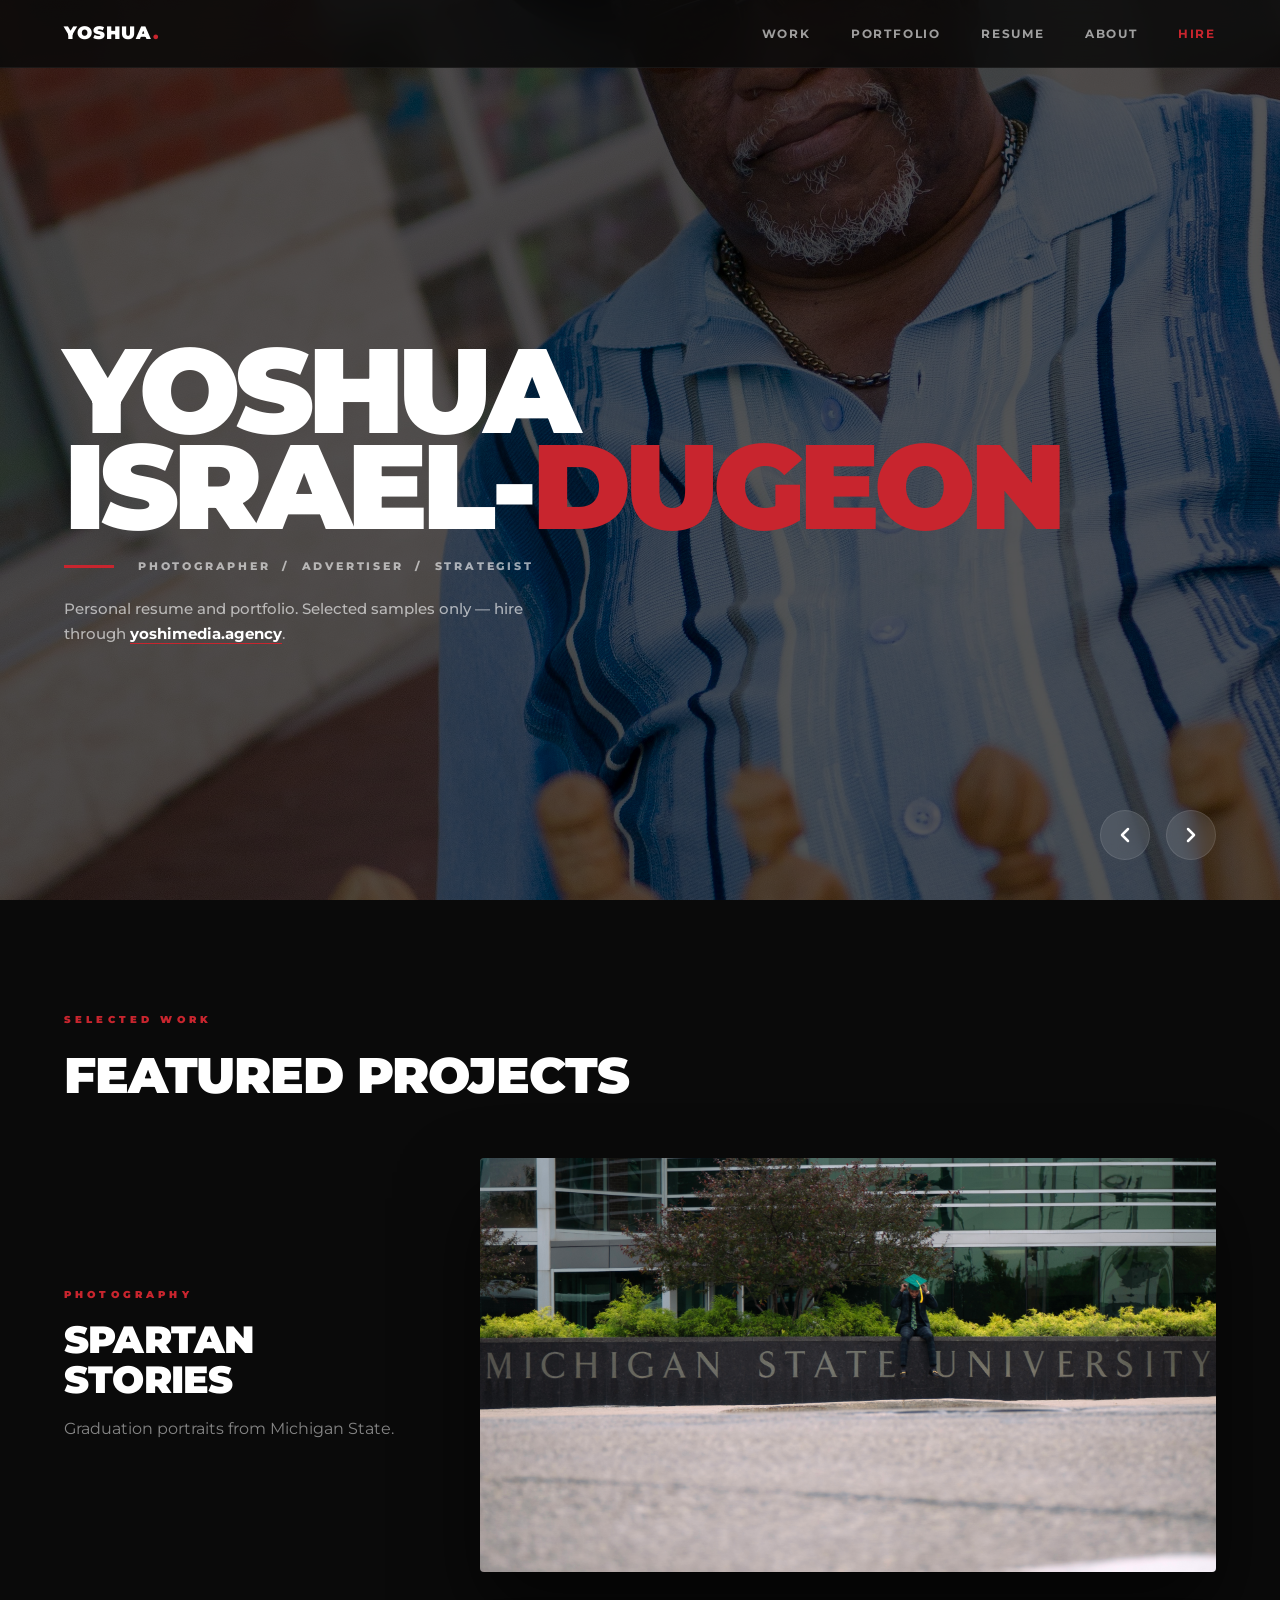
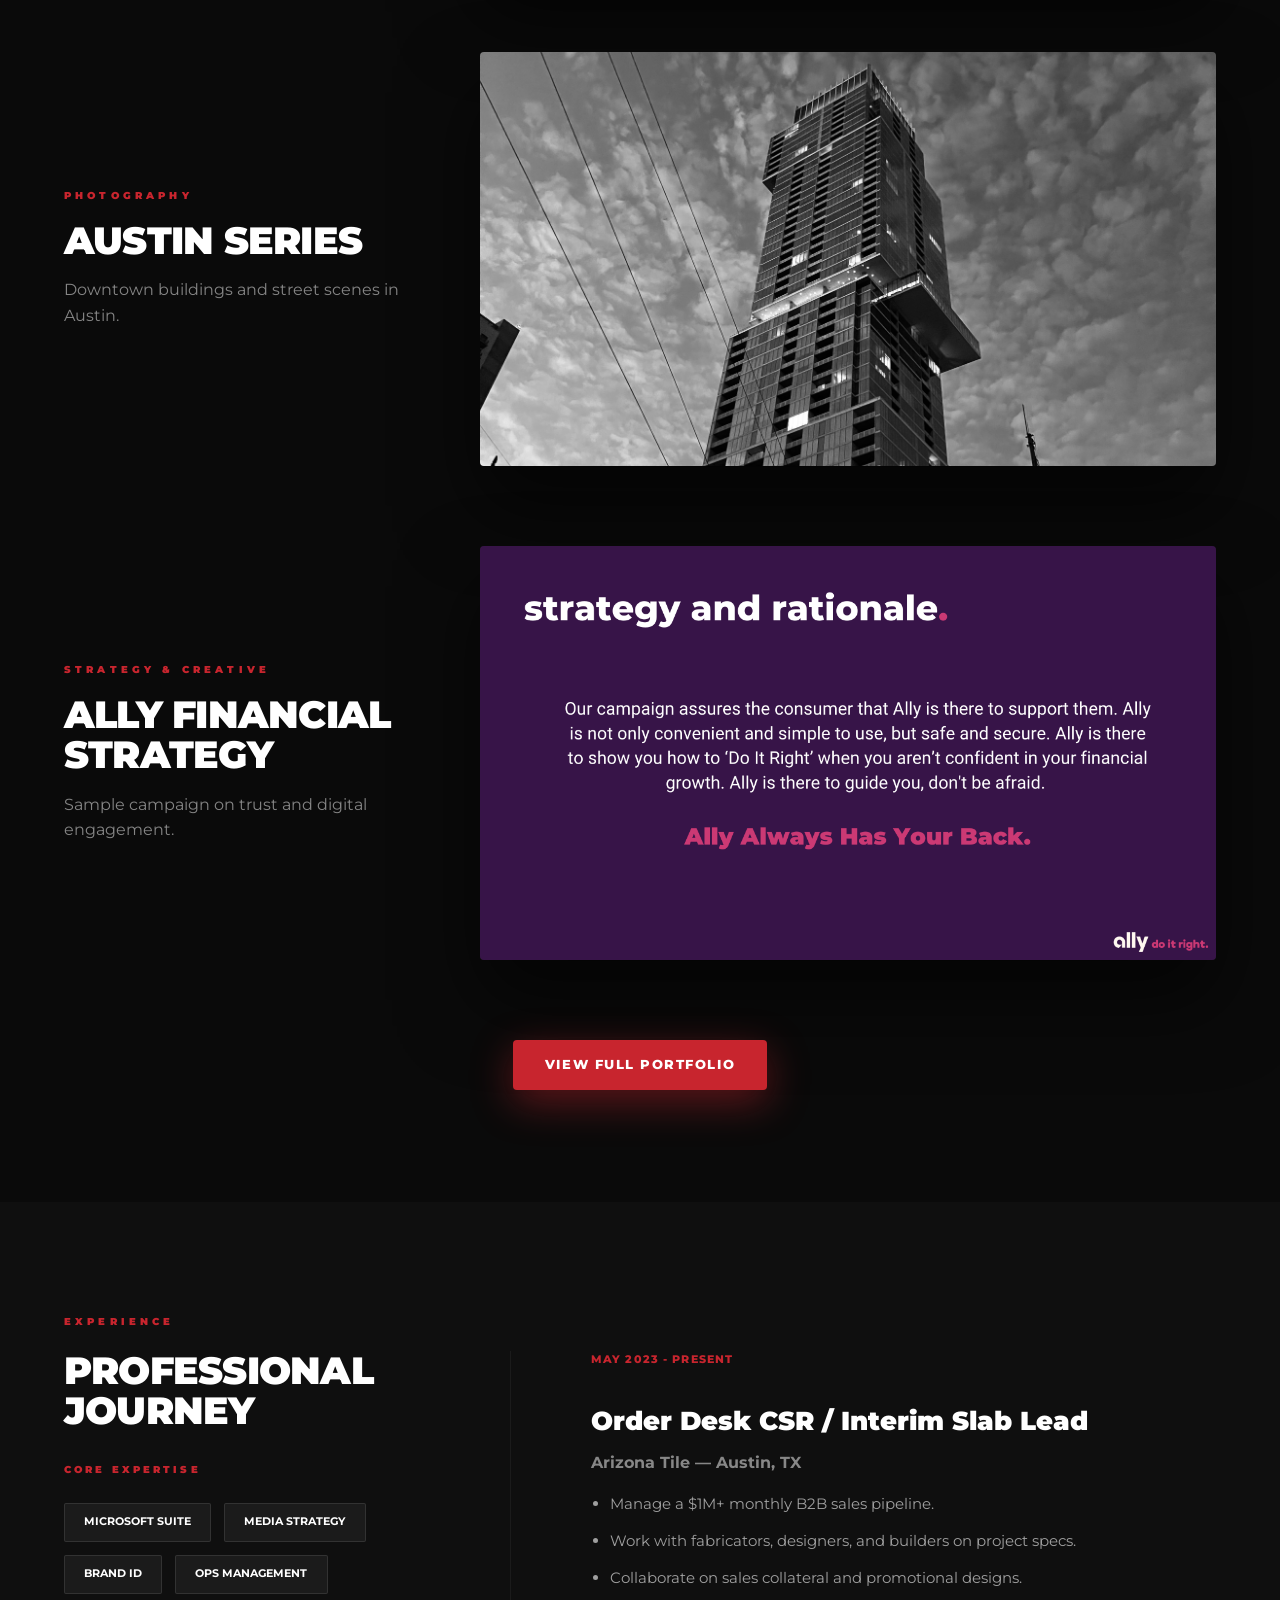
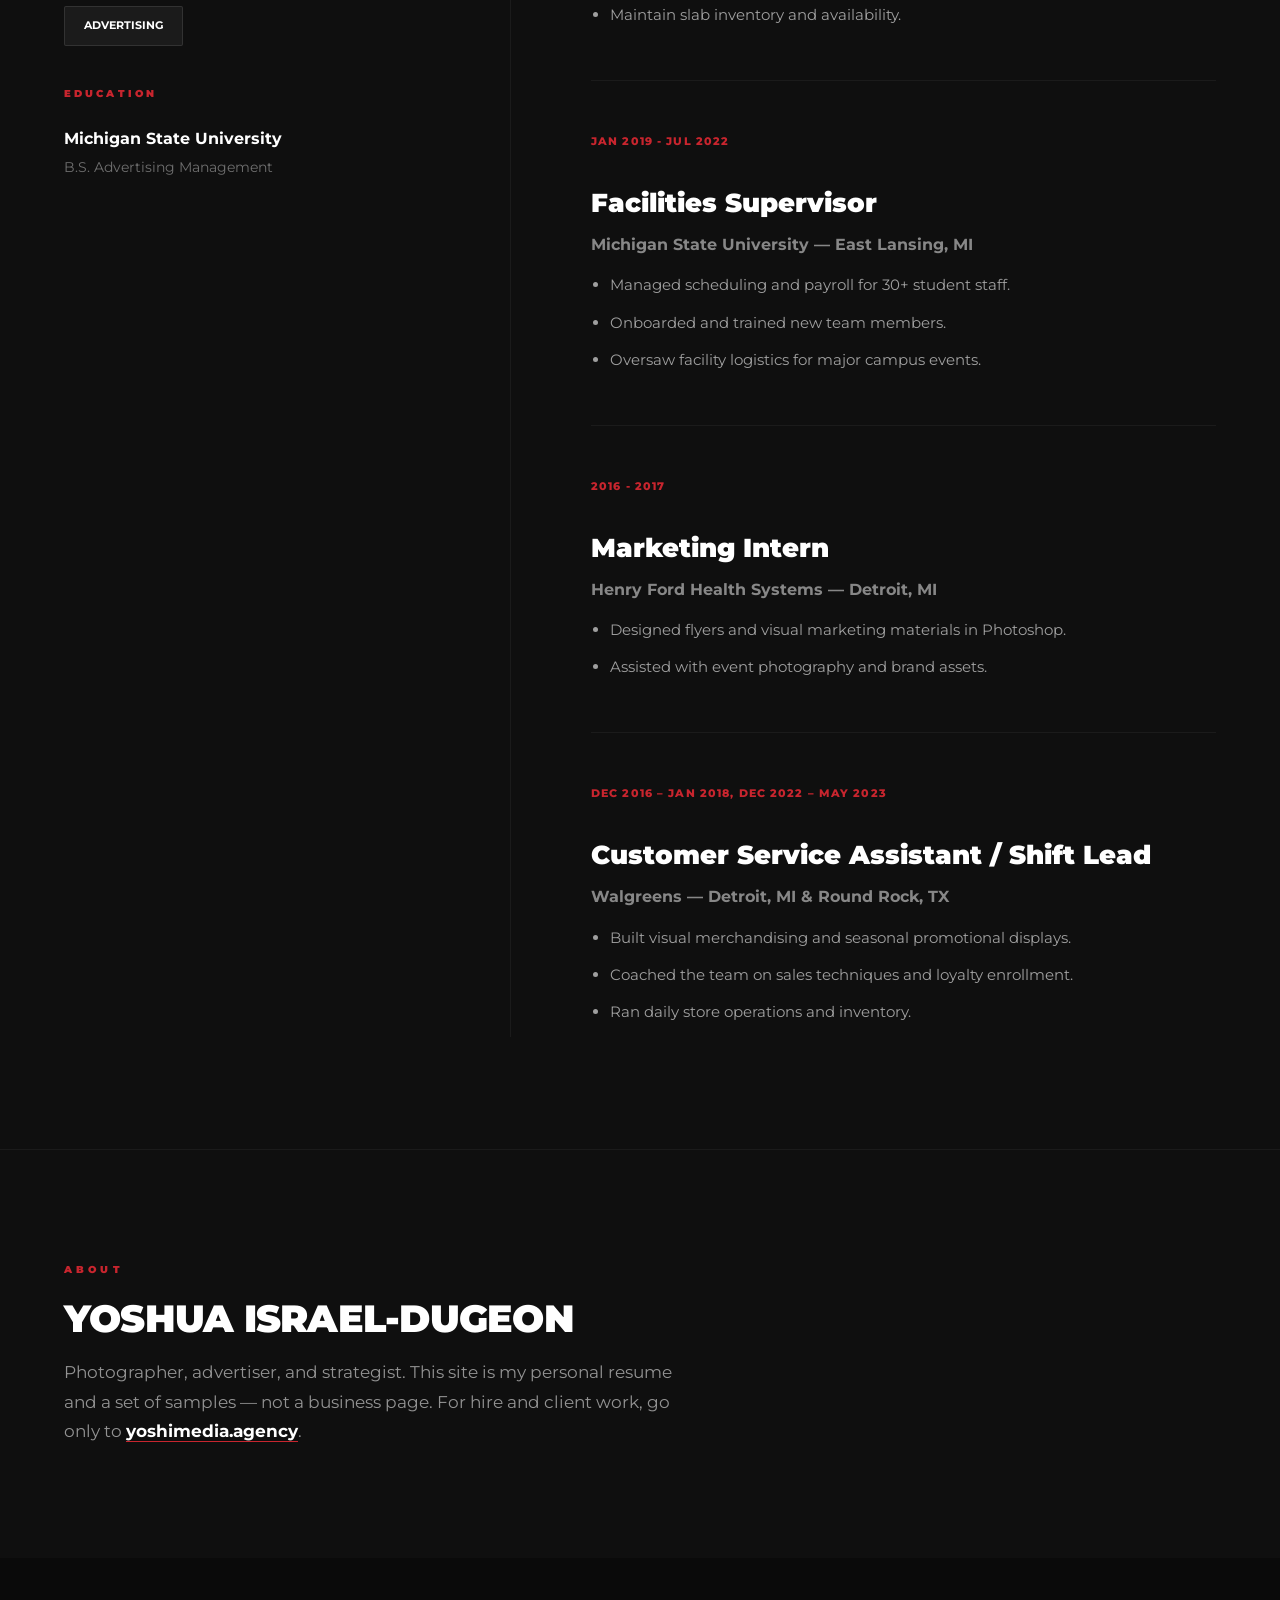
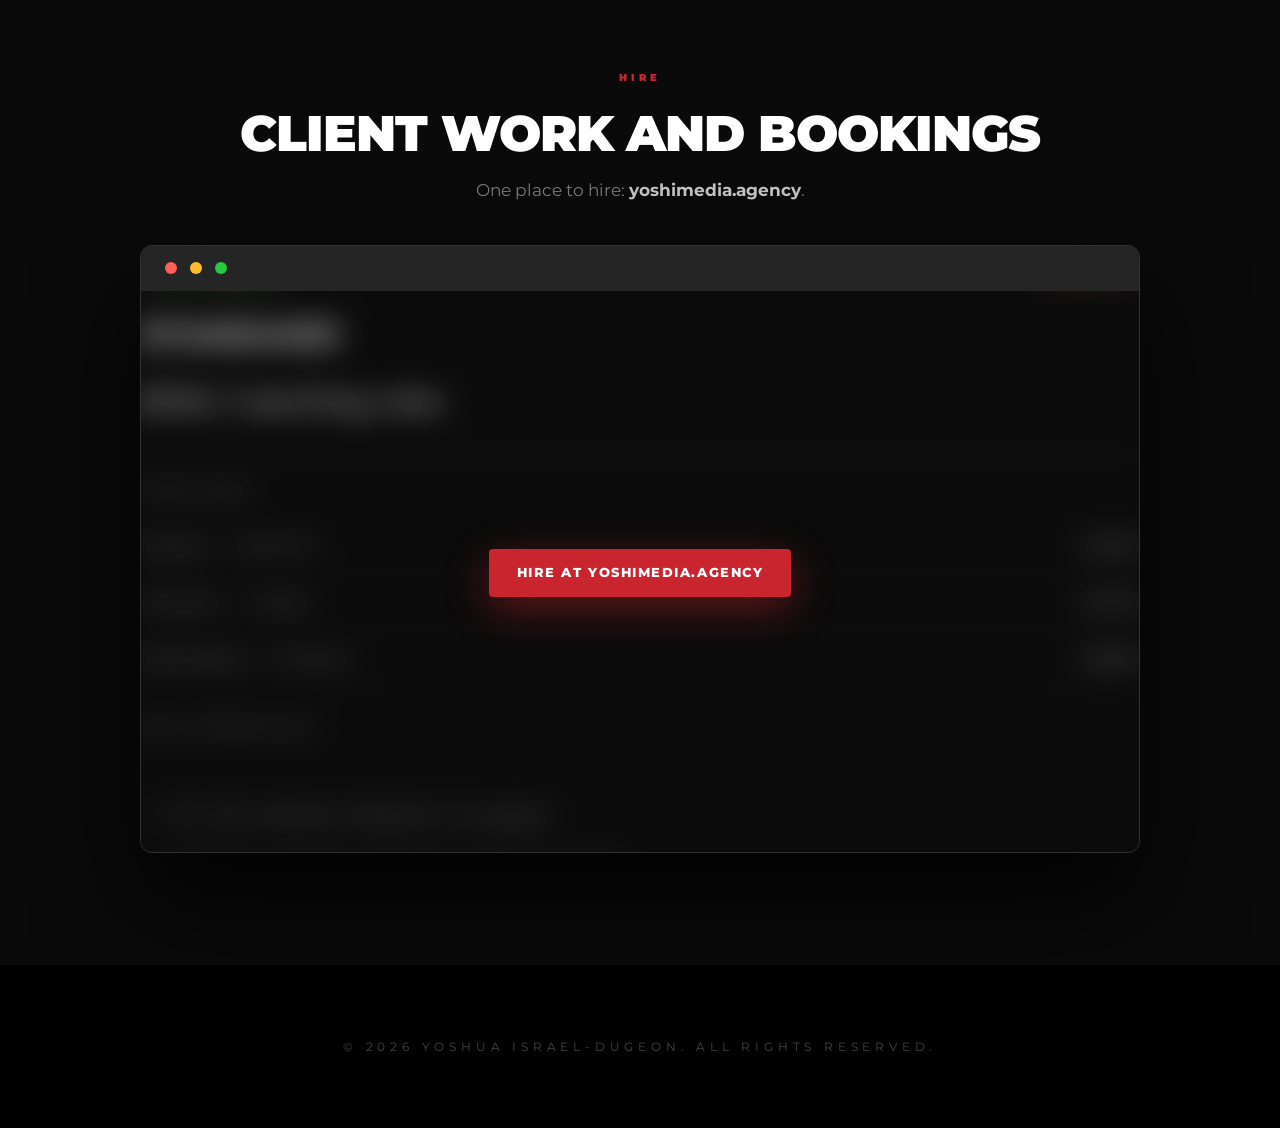
==== index.html @ 6dec5b1c "copy(site): light personal resume refresh and type polish Clarify personal portfolio framing, correc" ====
<!DOCTYPE html>
<html lang="en">

<head>
    <meta charset="UTF-8">
    <meta name="viewport" content="width=device-width, initial-scale=1.0">
    <title>Yoshua Israel-Dugeon | Personal Portfolio &amp; Resume</title>
    <meta name="description" content="Personal portfolio and resume of Yoshua Israel-Dugeon. Photography, advertising, and strategy samples.">
    <meta name="robots" content="noindex, nofollow">
    <meta property="og:title" content="Yoshua Israel-Dugeon | Personal Portfolio &amp; Resume">
    <meta property="og:description" content="Personal portfolio and resume of Yoshua Israel-Dugeon. For hire and client work, visit yoshimedia.agency.">
    <meta property="og:url" content="https://byyoshimedia.com">
    <link rel="preconnect" href="https://fonts.googleapis.com">
    <link rel="preconnect" href="https://fonts.gstatic.com" crossorigin>
    <link href="https://fonts.googleapis.com/css2?family=Montserrat:wght@300;400;500;600;700;800;900&display=swap"
        rel="stylesheet">
    <link rel="stylesheet" href="./styles.css">

</head>

<body>

    <div id="intro-overlay">
        <div class="intro-logo-box">
            <div class="intro-slideshow-bg"></div>
            <div class="intro-text">YOSHUA</div>
        </div>
    </div>

    <nav>
        <div class="logo">Yoshua<span>.</span></div>
        <ul>
            <li><a href="#work">Work</a></li>
            <li><a href="./portfolio.html">Portfolio</a></li>
            <li><a href="#resume">Resume</a></li>
            <li><a href="#about">About</a></li>
            <li><a class="nav-hire" href="https://yoshimedia.agency/" target="_blank" rel="noopener noreferrer">Hire</a></li>
        </ul>
    </nav>

    <header class="hero">
        <div class="hero-slideshow-container" id="hero-slides"></div>
        <div class="hero-overlay"></div>
        <div class="container">
            <h1 class="hero-name">Yoshua<br>Israel-<span>Dugeon</span></h1>
            <div class="hero-roles">Photographer &nbsp;/&nbsp; Advertiser &nbsp;/&nbsp; Strategist</div>
            <p class="hero-lead">Personal resume and portfolio. Selected samples only — hire through <a class="agency-link" href="https://yoshimedia.agency/" target="_blank" rel="noopener noreferrer">yoshimedia.agency</a>.</p>
        </div>
        <div class="hero-controls">
            <button class="control-btn" id="prev-slide">
                <svg width="24" height="24" viewBox="0 0 24 24" fill="none" stroke="currentColor" stroke-width="2.5" stroke-linecap="round" stroke-linejoin="round"><path d="M15 18l-6-6 6-6"/></svg>
            </button>
            <button class="control-btn" id="next-slide">
                <svg width="24" height="24" viewBox="0 0 24 24" fill="none" stroke="currentColor" stroke-width="2.5" stroke-linecap="round" stroke-linejoin="round"><path d="M9 18l6-6-6-6"/></svg>
            </button>
        </div>
    </header>

    <section id="work">
        <div class="container">
            <div class="work-preview-header">
                <span class="kicker">Selected Work</span>
                <h2>Featured Projects</h2>
            </div>

            <article class="work-row">
                <div class="work-row-copy">
                    <span class="kicker">Photography</span>
                    <h3>Spartan Stories</h3>
                    <p>Graduation portraits from Michigan State.</p>
                </div>
                <div class="work-row-media">
                    <img src="./GradphotoKEV.jpg" alt="Michigan State Graduation" width="1600" height="900" decoding="async">
                </div>
            </article>

            <article class="work-row">
                <div class="work-row-copy">
                    <span class="kicker">Photography</span>
                    <h3>Austin Series</h3>
                    <p>Downtown buildings and street scenes in Austin.</p>
                </div>
                <div class="work-row-media">
                    <img src="./BuildingDTAustin.jpeg" alt="Austin Skyline" width="1600" height="900" decoding="async">
                </div>
            </article>

            <article class="work-row">
                <div class="work-row-copy">
                    <span class="kicker">Strategy &amp; Creative</span>
                    <h3>Ally Financial Strategy</h3>
                    <p>Sample campaign on trust and digital engagement.</p>
                </div>
                <div class="work-row-media">
                    <img src="./allycampaign.png" alt="Ally Campaign Strategy" width="1600" height="900" decoding="async">
                </div>
            </article>

            <div class="work-cta-wrap">
                <a class="work-cta" href="./portfolio.html">View full portfolio</a>
            </div>
        </div>
    </section>

    <section id="resume" class="resume-section">
        <div class="container">
            <span class="kicker">Experience</span>
            <div class="resume-grid">

                <aside class="resume-sidebar">
                    <h2>Professional Journey</h2>

                    <div class="sidebar-item">
                        <span class="sidebar-label">Core Expertise</span>
                        <div class="skill-list">
                            <span class="skill-tag">Microsoft Suite</span>
                            <span class="skill-tag">Media Strategy</span>
                            <span class="skill-tag">Brand ID</span>
                            <span class="skill-tag">Ops Management</span>
                            <span class="skill-tag">Advertising</span>
                        </div>
                    </div>

                    <div class="sidebar-item">
                        <span class="sidebar-label">Education</span>
                        <p class="edu-school">Michigan State University</p>
                        <p class="edu-degree">B.S. Advertising Management</p>
                    </div>
                </aside>

                <div class="resume-main">
                    <div class="resume-item">
                        <span class="date">May 2023 - Present</span>
                        <span class="role">Order Desk CSR / Interim Slab Lead</span>
                        <span class="comp">Arizona Tile — Austin, TX</span>
                        <ul class="desc-list">
                            <li>Manage a $1M+ monthly B2B sales pipeline.</li>
                            <li>Work with fabricators, designers, and builders on project specs.</li>
                            <li>Collaborate on sales collateral and promotional designs.</li>
                            <li>Maintain slab inventory and availability.</li>
                        </ul>
                    </div>
                    <div class="resume-item">
                        <span class="date">Jan 2019 - Jul 2022</span>
                        <span class="role">Facilities Supervisor</span>
                        <span class="comp">Michigan State University — East Lansing, MI</span>
                        <ul class="desc-list">
                            <li>Managed scheduling and payroll for 30+ student staff.</li>
                            <li>Onboarded and trained new team members.</li>
                            <li>Oversaw facility logistics for major campus events.</li>
                        </ul>
                    </div>
                    <div class="resume-item">
                        <span class="date">2016 - 2017</span>
                        <span class="role">Marketing Intern</span>
                        <span class="comp">Henry Ford Health Systems — Detroit, MI</span>
                        <ul class="desc-list">
                            <li>Designed flyers and visual marketing materials in Photoshop.</li>
                            <li>Assisted with event photography and brand assets.</li>
                        </ul>
                    </div>
                    <div class="resume-item">
                        <span class="date">Dec 2016 – Jan 2018, Dec 2022 – May 2023</span>
                        <span class="role">Customer Service Assistant / Shift Lead</span>
                        <span class="comp">Walgreens — Detroit, MI &amp; Round Rock, TX</span>
                        <ul class="desc-list">
                            <li>Built visual merchandising and seasonal promotional displays.</li>
                            <li>Coached the team on sales techniques and loyalty enrollment.</li>
                            <li>Ran daily store operations and inventory.</li>
                        </ul>
                    </div>
                </div>
            </div>
        </div>
    </section>

    <section id="about" class="about-section">
        <div class="container">
            <span class="kicker">About</span>
            <div class="about-inner">
                <h2>Yoshua Israel-Dugeon</h2>
                <p>Photographer, advertiser, and strategist. This site is my personal resume and a set of samples — not a business page. For hire and client work, go only to <a class="agency-link" href="https://yoshimedia.agency/" target="_blank" rel="noopener noreferrer">yoshimedia.agency</a>.</p>
            </div>
        </div>
    </section>

    <section id="agency" class="teaser-section">
        <div class="container">
            <span class="kicker">Hire</span>
            <h2 class="teaser-heading">Client work and bookings</h2>
            <p class="teaser-copy">One place to hire: <a class="agency-link-muted" href="https://yoshimedia.agency/" target="_blank" rel="noopener noreferrer">yoshimedia.agency</a>.</p>
            <div class="browser-mockup">
                <div class="browser-header">
                    <div class="browser-dot dot-r"></div>
                    <div class="browser-dot dot-y"></div>
                    <div class="browser-dot dot-g"></div>
                </div>
                <div class="browser-screen">
                    <a class="agency-teaser-link" href="https://yoshimedia.agency/" target="_blank" rel="noopener noreferrer" aria-label="Hire at yoshimedia.agency">
                        <span class="agency-teaser-blur-wrap" aria-hidden="true">
                            <img class="agency-teaser-img" src="./yoshimedia-tears-teaser.png" alt="" width="1200" height="675" decoding="async">
                        </span>
                        <span class="agency-teaser-overlay">
                            <span class="agency-teaser-cta">Hire at yoshimedia.agency</span>
                        </span>
                    </a>
                </div>
            </div>
        </div>
    </section>

    <footer>&copy; <span id="year"></span> YOSHUA ISRAEL-DUGEON. ALL RIGHTS RESERVED.</footer>

    <script>
        document.getElementById('year').textContent = new Date().getFullYear();

        const HERO_IMAGES = [
            "./Oldmanchess.JPG",
            "./poolside.jpeg",
            "./heedhair.jpeg",
            "./gradwaterfall.jpg",
            "./gradwalk.jpeg",
            "./garagedawgs.jpeg",
            "./b.w.album.jpeg",
            "./aka.jpeg",
            "./4fo4.jpeg"
        ];

        function initApp() {
            const container = document.getElementById('hero-slides');
            let currentIdx = 0;
            const slideEls = [];

            HERO_IMAGES.forEach((url, i) => {
                const slide = document.createElement('div');
                slide.className = 'hero-slide' + (i === 0 ? ' active' : '');
                slide.style.backgroundImage = `url(${url})`;
                container.appendChild(slide);
                slideEls.push(slide);
            });

            const showSlide = (idx) => {
                slideEls.forEach(s => s.classList.remove('active'));
                slideEls[idx].classList.add('active');
            };

            document.getElementById('next-slide').onclick = () => {
                currentIdx = (currentIdx + 1) % slideEls.length;
                showSlide(currentIdx);
            };

            document.getElementById('prev-slide').onclick = () => {
                currentIdx = (currentIdx - 1 + slideEls.length) % slideEls.length;
                showSlide(currentIdx);
            };

            setInterval(() => {
                currentIdx = (currentIdx + 1) % slideEls.length;
                showSlide(currentIdx);
            }, 7000);
        }

        document.addEventListener('DOMContentLoaded', () => {
            initApp();
            setTimeout(() => {
                const intro = document.getElementById('intro-overlay');
                if (intro) {
                    intro.style.transition = 'opacity 1s ease, transform 1.2s cubic-bezier(0.77, 0, 0.175, 1)';
                    intro.style.transform = 'translateY(-100%)';
                    intro.style.opacity = '0';
                    setTimeout(() => intro.remove(), 1200);
                }
            }, 1500);
        });
    </script>
</body>

</html>
---- styles.css ----
/* --- RESET & VARIABLES --- */
* {
    margin: 0;
    padding: 0;
    box-sizing: border-box;
}

:root {
    --red: #c8252e;
    --black: #0a0a0a;
    --card-bg: #161616;
    --grey: #888888;
    --white: #ffffff;
    --shadow: 0 40px 80px rgba(0, 0, 0, 0.6);
}

html {
    scroll-behavior: smooth;
}

body {
    font-family: 'Montserrat', sans-serif;
    background-color: var(--black);
    color: var(--white);
    line-height: 1.6;
    overflow-x: hidden;
}

img {
    max-width: 100%;
    display: block;
    background-color: #111;
    min-height: 200px;
}

img.agency-teaser-img {
    min-height: 0;
}

a {
    color: inherit;
    text-decoration: none;
    transition: 0.3s;
}

ul {
    list-style: none;
}

/* --- INTRO OVERLAY --- */
#intro-overlay {
    position: fixed;
    top: 0;
    left: 0;
    width: 100%;
    height: 100vh;
    background: var(--black);
    z-index: 9999;
    display: flex;
    justify-content: center;
    align-items: center;
    pointer-events: none;
}

.intro-logo-box {
    position: relative;
    padding: 1.5rem 3rem;
    border: 4px solid var(--white);
    background: transparent;
    overflow: hidden;
}

.intro-slideshow-bg {
    position: absolute;
    top: 0;
    left: 0;
    width: 100%;
    height: 100%;
    animation: slideColors 2.5s infinite;
    opacity: 0.7;
    z-index: 1;
}

@keyframes slideColors {
    0% { background-color: var(--red); }
    33% { background-color: var(--black); }
    66% { background-color: #333; }
    100% { background-color: var(--red); }
}

.intro-text {
    position: relative;
    font-weight: 900;
    font-size: 2.5rem;
    color: var(--white);
    letter-spacing: 12px;
    z-index: 2;
    text-transform: uppercase;
}

/* --- NAVIGATION --- */
nav {
    position: fixed;
    top: 0;
    width: 100%;
    background: rgba(10, 10, 10, 0.85);
    backdrop-filter: blur(20px);
    padding: 1.2rem 5%;
    display: flex;
    justify-content: space-between;
    align-items: center;
    z-index: 1000;
    border-bottom: 1px solid rgba(255, 255, 255, 0.05);
}

.logo {
    font-size: 1.1rem;
    font-weight: 900;
    letter-spacing: 1px;
    text-transform: uppercase;
}

.logo span {
    color: var(--red);
}

nav ul {
    display: flex;
    gap: 2.5rem;
}

nav a {
    font-size: 0.75rem;
    font-weight: 700;
    text-transform: uppercase;
    letter-spacing: 0.15em;
    color: rgba(255, 255, 255, 0.6);
}

nav a:hover,
nav a.nav-hire,
nav a.nav-current {
    color: var(--red);
}

/* --- HERO BIG SPLASH --- */
.hero {
    position: relative;
    height: 100vh;
    width: 100%;
    display: flex;
    align-items: center;
    overflow: hidden;
    background: #000;
    padding-top: 5.5rem;
}

.hero-slideshow-container {
    position: absolute;
    top: 0;
    left: 0;
    width: 100%;
    height: 100%;
    z-index: 1;
}

.hero-slide {
    position: absolute;
    top: 0;
    left: 0;
    width: 100%;
    height: 100%;
    opacity: 0;
    transition: opacity 1.5s ease-in-out, transform 1.5s ease-in-out;
    background-size: cover;
    background-position: center;
    transform: scale(1.1);
}

.hero-slide.active {
    opacity: 1;
    transform: scale(1);
}

.hero-overlay {
    position: absolute;
    top: 0;
    left: 0;
    width: 100%;
    height: 100%;
    background: rgba(0, 0, 0, 0.65);
    z-index: 2;
}

.hero .container {
    position: relative;
    z-index: 3;
}

.hero-name {
    font-size: clamp(3.5rem, 10vw, 7.5rem);
    font-weight: 900;
    line-height: 0.8;
    text-transform: uppercase;
    color: var(--white);
    letter-spacing: -0.05em;
    margin-bottom: 1.5rem;
}

.hero-name span {
    color: var(--red);
}

.hero-roles {
    font-weight: 800;
    letter-spacing: 0.25em;
    text-transform: uppercase;
    font-size: 0.7rem;
    color: rgba(255, 255, 255, 0.6);
    display: flex;
    align-items: center;
    gap: 1.5rem;
}

.hero-roles::before {
    content: '';
    width: 50px;
    height: 3px;
    background: var(--red);
    flex-shrink: 0;
}

.hero-lead {
    margin-top: 1.25rem;
    max-width: 30rem;
    font-size: 0.95rem;
    line-height: 1.65;
    color: rgba(255, 255, 255, 0.62);
    font-weight: 500;
}

.hero-controls {
    position: absolute;
    bottom: 40px;
    right: 5%;
    z-index: 10;
    display: flex;
    gap: 1rem;
}

.control-btn {
    background: rgba(255, 255, 255, 0.1);
    border: 1px solid rgba(255, 255, 255, 0.1);
    color: white;
    width: 50px;
    height: 50px;
    border-radius: 50%;
    display: flex;
    align-items: center;
    justify-content: center;
    cursor: pointer;
    backdrop-filter: blur(10px);
    transition: 0.3s;
}

.control-btn:hover {
    background: var(--red);
    border-color: var(--red);
}

/* --- SECTIONS --- */
.container {
    width: 100%;
    max-width: 1300px;
    margin: 0 auto;
    padding: 0 5%;
}

section {
    padding: 7rem 0;
}

.kicker {
    color: var(--red);
    font-weight: 900;
    letter-spacing: 0.4em;
    text-transform: uppercase;
    font-size: 0.65rem;
    margin-bottom: 1.25rem;
    display: block;
}

h2 {
    font-size: clamp(2.15rem, 4.6vw, 3.15rem);
    font-weight: 900;
    text-transform: uppercase;
    margin-bottom: 2.5rem;
    letter-spacing: -0.02em;
    line-height: 1.05;
}

h3 {
    font-size: clamp(1.25rem, 2vw, 1.6rem);
    font-weight: 800;
    line-height: 1.2;
}

/* --- PROJECTS --- */
.featured-project {
    width: 100%;
    margin-bottom: 8rem;
}

.featured-header {
    margin-bottom: 3rem;
    max-width: 900px;
}

.featured-desc {
    font-size: 1.1rem;
    color: rgba(255, 255, 255, 0.5);
    line-height: 1.6;
}

.featured-card {
    background: var(--card-bg);
    box-shadow: var(--shadow);
    border-radius: 4px;
    overflow: hidden;
}

.featured-img {
    width: 100%;
    aspect-ratio: 21/9;
    overflow: hidden;
    background-color: #111;
}

.featured-img img {
    width: 100%;
    height: 100%;
    object-fit: cover;
    transition: 1.5s ease;
    opacity: 1; /* Changed to 1 so statically added photos show */
}

.featured-card:hover .featured-img img {
    transform: scale(1.05);
}

/* Match Austin Series behavior (no zoom) for Ally featured image */
.featured-card:hover .featured-img img#feat-img-2 {
    transform: none;
}

.gallery {
    display: grid;
    grid-template-columns: repeat(2, 1fr);
    gap: 5rem;
    margin-bottom: 8rem;
}

.project-card {
    background: var(--card-bg);
    box-shadow: var(--shadow);
    transition: 0.6s transform cubic-bezier(0.165, 0.84, 0.44, 1);
    border-radius: 4px;
    overflow: hidden;
}

.project-card:hover {
    transform: translateY(-15px);
}

.project-img {
    aspect-ratio: 4/3;
    overflow: hidden;
    background-color: #111;
}

.project-img img {
    width: 100%;
    height: 100%;
    object-fit: cover;
    transition: 1.5s ease;
    opacity: 1; /* Changed to 1 so statically added photos show */
}

.project-info {
    padding: 3rem;
}

.project-cat {
    font-size: 0.7rem;
    font-weight: 900;
    text-transform: uppercase;
    color: var(--red);
    margin-bottom: 0.75rem;
    letter-spacing: 0.1em;
}

.project-title {
    font-size: 1.8rem;
    font-weight: 900;
    margin-bottom: 1rem;
    line-height: 1.1;
}

.project-desc {
    font-size: 1rem;
    color: rgba(255, 255, 255, 0.5);
}

/* --- RESUME SECTION STICKY --- */
.resume-section {
    background: #0f0f0f;
}

.resume-grid {
    display: grid;
    grid-template-columns: 350px 1fr;
    gap: 6rem;
}

.resume-sidebar h2 {
    font-size: clamp(1.85rem, 4vw, 2.35rem);
    margin-bottom: 2rem;
}

.resume-sidebar {
    position: sticky;
    top: 120px;
    height: fit-content;
}

.sidebar-item {
    margin-bottom: 2.5rem;
}

.edu-school {
    font-weight: 700;
    font-size: 1rem;
}

.edu-degree {
    color: rgba(255, 255, 255, 0.4);
    font-size: 0.9rem;
    margin-top: 0.25rem;
}

.sidebar-label {
    font-size: 0.65rem;
    font-weight: 900;
    text-transform: uppercase;
    letter-spacing: 0.3em;
    color: var(--red);
    display: block;
    margin-bottom: 1.5rem;
}

.skill-list {
    display: flex;
    flex-wrap: wrap;
    gap: 0.8rem;
}

.skill-tag {
    font-size: 0.7rem;
    font-weight: 700;
    background: rgba(255, 255, 255, 0.05);
    padding: 0.6rem 1.2rem;
    border-radius: 2px;
    text-transform: uppercase;
    border: 1px solid rgba(255, 255, 255, 0.1);
}

.resume-main {
    border-left: 1px solid rgba(255, 255, 255, 0.05);
    padding-left: 5rem;
}

.resume-item {
    margin-bottom: 3.25rem;
    padding-bottom: 2.5rem;
    border-bottom: 1px solid rgba(255, 255, 255, 0.05);
}

.resume-item:last-child {
    margin-bottom: 0;
    padding-bottom: 0;
    border-bottom: none;
}

.role {
    font-weight: 900;
    font-size: 1.6rem;
    display: block;
    margin-bottom: 0.5rem;
}

.comp {
    font-weight: 700;
    color: rgba(255, 255, 255, 0.5);
    font-size: 1rem;
    margin-bottom: 1rem;
    display: block;
}

.date {
    font-weight: 800;
    text-transform: uppercase;
    font-size: 0.7rem;
    color: var(--red);
    margin-bottom: 2rem;
    display: block;
    letter-spacing: 0.1em;
}

.desc-list li {
    margin-bottom: 0.8rem;
    color: rgba(255, 255, 255, 0.6);
    font-size: 0.95rem;
    list-style: disc;
    margin-left: 1.2rem;
}

/* --- AGENCY --- */
.teaser-section {
    background: var(--black);
    padding: 7rem 0;
    text-align: center;
}

.teaser-heading {
    margin-bottom: 1rem;
}

.teaser-copy {
    max-width: 32rem;
    margin: 0 auto 2.5rem;
    color: rgba(255, 255, 255, 0.45);
    font-size: 1.05rem;
    line-height: 1.7;
}

.browser-mockup {
    max-width: 1000px;
    margin: 0 auto;
    background: #1a1a1a;
    border-radius: 12px;
    overflow: hidden;
    box-shadow: 0 50px 100px rgba(0, 0, 0, 0.8);
    border: 1px solid #333;
}

.browser-header {
    height: 45px;
    background: #252525;
    display: flex;
    align-items: center;
    padding: 0 1.5rem;
    gap: 0.8rem;
}

.browser-dot { width: 12px; height: 12px; border-radius: 50%; }
.dot-r { background: #ff5f56; }
.dot-y { background: #ffbd2e; }
.dot-g { background: #27c93f; }

.browser-screen {
    aspect-ratio: 16/9;
    background: #0a0a0a;
    display: flex;
    align-items: center;
    justify-content: center;
    position: relative;
}

.agency-teaser-link {
    display: flex;
    align-items: center;
    justify-content: center;
    position: absolute;
    inset: 0;
    overflow: hidden;
    cursor: pointer;
    outline-offset: 4px;
}

.agency-teaser-link:focus-visible {
    outline: 2px solid var(--red);
}

.agency-teaser-blur-wrap {
    position: absolute;
    inset: -4%;
    pointer-events: none;
}

.agency-teaser-img {
    width: 100%;
    height: 100%;
    object-fit: cover;
    filter: blur(14px) brightness(0.5) saturate(0.85);
    transform: scale(1.06);
    transition: filter 0.45s ease, transform 0.45s ease;
}

.agency-teaser-link:hover .agency-teaser-img,
.agency-teaser-link:focus-visible .agency-teaser-img {
    filter: blur(9px) brightness(0.62) saturate(1);
    transform: scale(1.04);
}

.agency-teaser-overlay {
    position: relative;
    z-index: 1;
    display: flex;
    flex-direction: column;
    align-items: center;
    gap: 1rem;
    padding: 1.5rem;
    pointer-events: none;
}

.agency-teaser-welcome {
    font-size: 0.75rem;
    font-weight: 600;
    letter-spacing: 0.22em;
    text-transform: uppercase;
    color: rgba(255, 255, 255, 0.65);
    text-shadow: 0 2px 24px rgba(0, 0, 0, 0.9);
}

.agency-teaser-cta {
    display: inline-flex;
    align-items: center;
    justify-content: center;
    margin-top: 0.25rem;
    padding: 0.85rem 1.75rem;
    font-size: 0.8rem;
    font-weight: 800;
    letter-spacing: 0.12em;
    text-transform: uppercase;
    color: var(--white);
    background: var(--red);
    border-radius: 4px;
    text-shadow: none;
    box-shadow: 0 12px 40px rgba(200, 37, 46, 0.45);
}

.agency-teaser-domain {
    font-size: 0.7rem;
    font-weight: 600;
    letter-spacing: 0.2em;
    text-transform: uppercase;
    color: rgba(255, 255, 255, 0.58);
    text-shadow: 0 2px 24px rgba(0, 0, 0, 0.9);
}

/* --- ABOUT / CONTACT --- */
.about-section {
    background: #0f0f0f;
    padding: 7rem 0;
    border-top: 1px solid rgba(255, 255, 255, 0.05);
}

.about-section h2 {
    font-size: clamp(1.85rem, 4vw, 2.35rem);
    margin-bottom: 1.25rem;
}

.about-section .about-inner {
    max-width: 640px;
}

.about-section p {
    color: rgba(255, 255, 255, 0.55);
    font-size: 1.05rem;
    line-height: 1.75;
}

.contact-emails {
    display: flex;
    flex-direction: column;
    gap: 1rem;
}

.contact-emails a {
    font-weight: 700;
    font-size: 1rem;
    color: var(--white);
    border-bottom: 2px solid var(--red);
    padding-bottom: 0.2rem;
    align-self: flex-start;
    letter-spacing: 0.02em;
}

.contact-emails a:hover {
    color: var(--red);
}

.contact-emails a:focus-visible {
    outline: 2px solid var(--red);
    outline-offset: 4px;
}

.agency-link {
    font-weight: 700;
    color: var(--white);
    border-bottom: 1px solid var(--red);
}

.agency-link:hover {
    color: var(--red);
}

.agency-link:focus-visible {
    outline: 2px solid var(--red);
    outline-offset: 4px;
}

.agency-link-muted {
    font-weight: 700;
    color: rgba(255, 255, 255, 0.75);
    border-bottom: 1px solid transparent;
}

.agency-link-muted:hover {
    color: var(--white);
    border-bottom-color: var(--red);
}

.agency-link-muted:focus-visible {
    outline: 2px solid var(--red);
    outline-offset: 4px;
    color: var(--white);
}

.about-section .sidebar-label {
    margin-bottom: 1rem;
}

/* --- FOOTER --- */
footer {
    padding: 4.5rem 5%;
    text-align: center;
    font-size: 0.75rem;
    text-transform: uppercase;
    letter-spacing: 0.4em;
    color: #444;
    background: #000;
}

/* --- RESPONSIVE --- */
@media (max-width: 1100px) {
    .resume-grid { grid-template-columns: 1fr; gap: 4rem; }
    .resume-main { padding-left: 0; border-left: none; }
    .resume-sidebar { position: static; }
}

@media (max-width: 768px) {
    .intro-logo-box {
        padding: 1.1rem 1.5rem;
    }

    .intro-text {
        font-size: 1.75rem;
        letter-spacing: 0.35em;
    }

    .hero {
        height: auto;
        min-height: 100svh;
        align-items: flex-end;
        padding: 7.25rem 0 6.75rem;
    }

    .hero .container {
        padding-bottom: 3.25rem;
    }

    .hero-name {
        font-size: clamp(2.6rem, 14vw, 3.4rem);
        margin-bottom: 1.1rem;
    }

    .hero-roles {
        flex-wrap: wrap;
        gap: 0.75rem 1rem;
        letter-spacing: 0.16em;
        font-size: 0.62rem;
    }

    .hero-lead {
        font-size: 0.88rem;
        max-width: 22rem;
    }

    .hero-controls {
        bottom: 1.25rem;
    }

    h2 { font-size: 2.15rem; }
    .gallery { grid-template-columns: 1fr; gap: 3rem; }
    nav {
        flex-wrap: wrap;
        gap: 0.55rem 1rem;
        padding: 0.85rem 5%;
    }
    nav ul {
        display: flex;
        flex-wrap: wrap;
        gap: 0.65rem 1rem;
        justify-content: flex-end;
    }
    nav a {
        font-size: 0.62rem;
        letter-spacing: 0.08em;
    }

    .agency-teaser-cta {
        font-size: 0.72rem;
        padding: 0.75rem 1.35rem;
        letter-spacing: 0.08em;
        text-align: center;
    }
}
    

/* --- WORK ROWS (title left / preview right) --- */
.work-preview-header {
    margin-bottom: 3.5rem;
}

.work-preview-header h2 {
    margin-bottom: 0;
}

.work-row {
    display: grid;
    grid-template-columns: minmax(260px, 360px) 1fr;
    gap: 3.5rem;
    align-items: center;
    margin-bottom: 5rem;
}

.work-row:last-child {
    margin-bottom: 0;
}

.work-row-copy .kicker {
    margin-bottom: 1rem;
}

.work-row-copy h2,
.work-row-copy h3 {
    font-size: clamp(1.8rem, 3vw, 2.6rem);
    font-weight: 900;
    text-transform: uppercase;
    letter-spacing: -0.02em;
    line-height: 1.05;
    margin-bottom: 1rem;
}

.work-row-copy p {
    font-size: 1rem;
    color: rgba(255, 255, 255, 0.5);
    line-height: 1.6;
}

.work-row-media {
    aspect-ratio: 16 / 9;
    overflow: hidden;
    border-radius: 4px;
    background: var(--card-bg);
    box-shadow: var(--shadow);
}

.work-row-media img {
    width: 100%;
    height: 100%;
    object-fit: cover;
    transition: transform 1.5s ease;
    min-height: 0;
}

.work-row:hover .work-row-media img {
    transform: scale(1.05);
}

.work-cta-wrap {
    margin-top: 3.25rem;
    text-align: center;
}

.work-cta {
    display: inline-flex;
    align-items: center;
    justify-content: center;
    padding: 0.95rem 2rem;
    font-size: 0.8rem;
    font-weight: 800;
    letter-spacing: 0.12em;
    text-transform: uppercase;
    color: var(--white);
    background: var(--red);
    border-radius: 4px;
    box-shadow: 0 12px 40px rgba(200, 37, 46, 0.45);
}

.work-cta:hover {
    filter: brightness(1.08);
}

.portfolio-page-hero {
    padding: 9.5rem 0 2.5rem;
}

.portfolio-page-hero h1 {
    font-size: clamp(2.8rem, 7vw, 5rem);
    font-weight: 900;
    text-transform: uppercase;
    letter-spacing: -0.03em;
    line-height: 0.95;
    margin-bottom: 1rem;
}

.portfolio-page-hero p {
    max-width: 560px;
    color: rgba(255, 255, 255, 0.5);
    font-size: 1.05rem;
    line-height: 1.7;
}

.portfolio-group {
    margin-bottom: 4.5rem;
}

.portfolio-group-title {
    font-size: 0.65rem;
    font-weight: 900;
    letter-spacing: 0.4em;
    text-transform: uppercase;
    color: var(--red);
    margin-bottom: 3rem;
    display: block;
}

@media (max-width: 900px) {
    .work-row {
        grid-template-columns: 1fr;
        gap: 1.75rem;
        margin-bottom: 4rem;
    }

    .work-row-copy h2,
    .work-row-copy h3 {
        font-size: 2rem;
    }
}
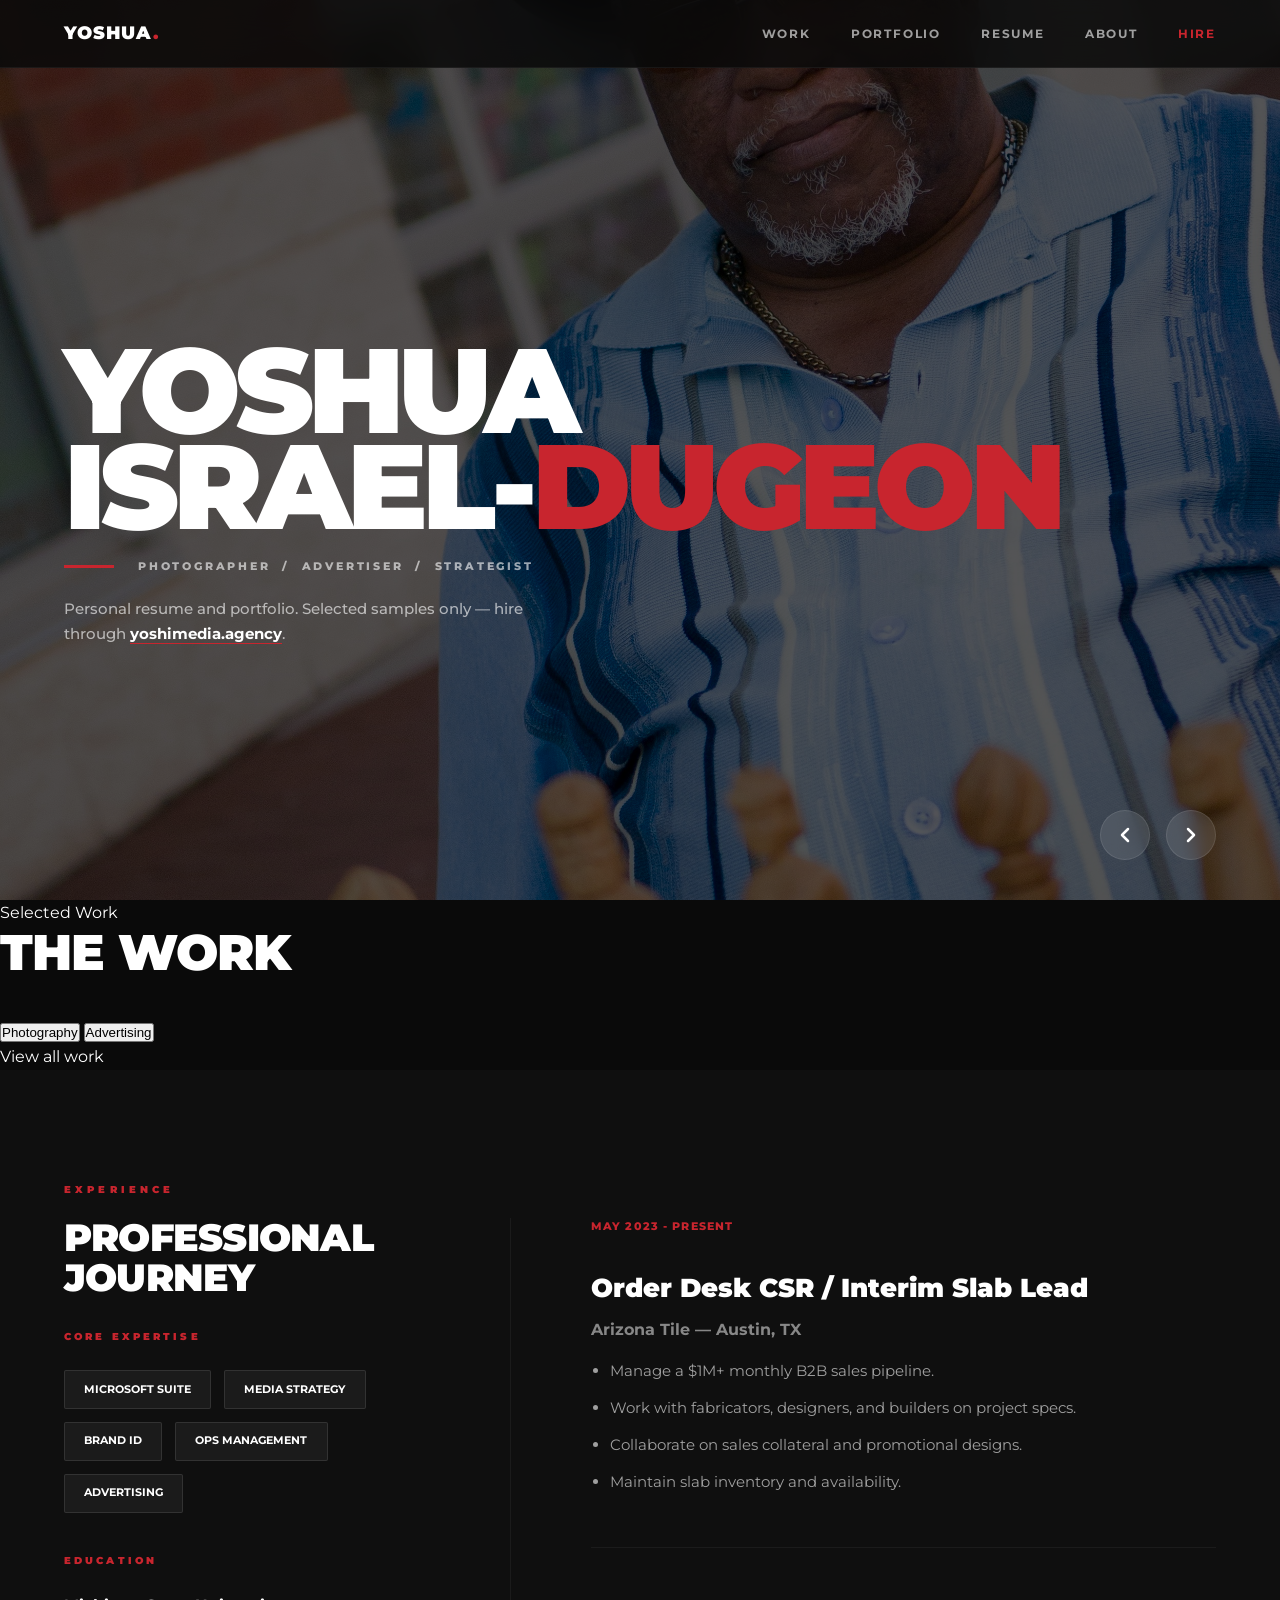
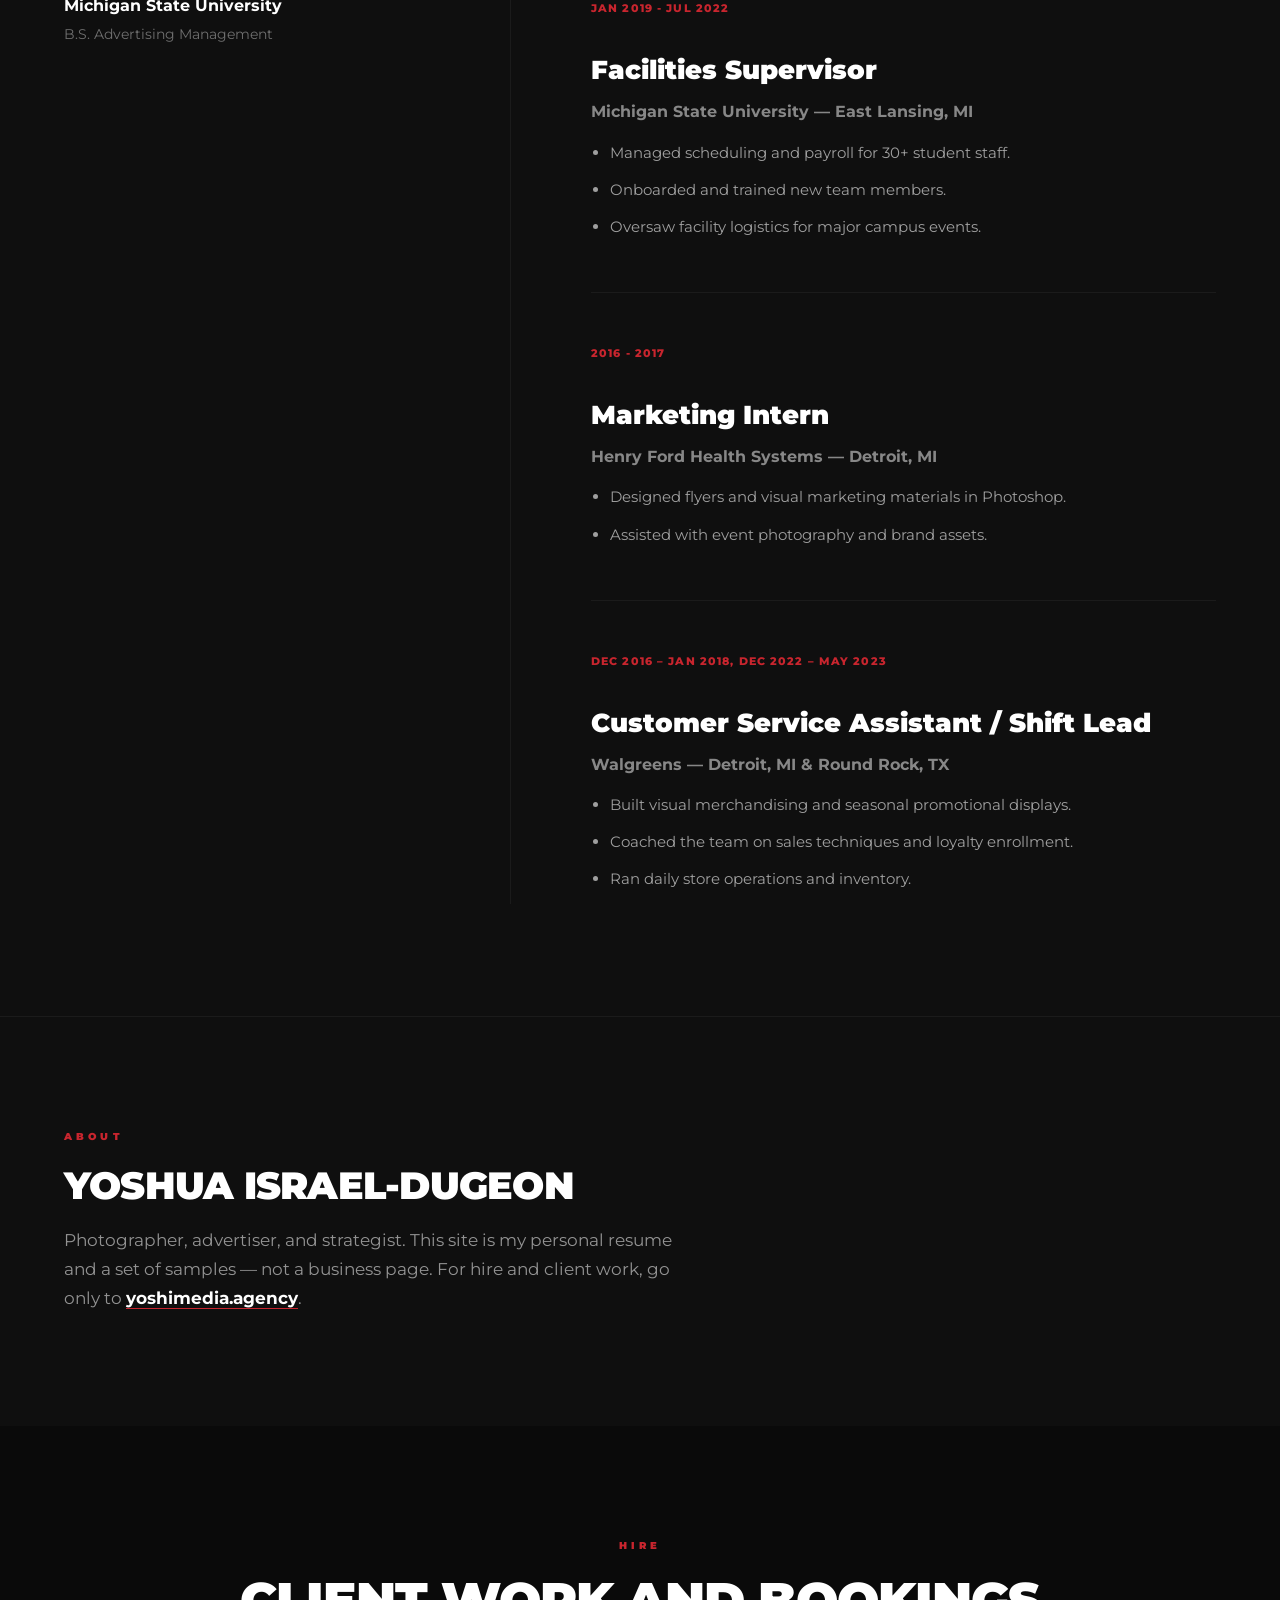
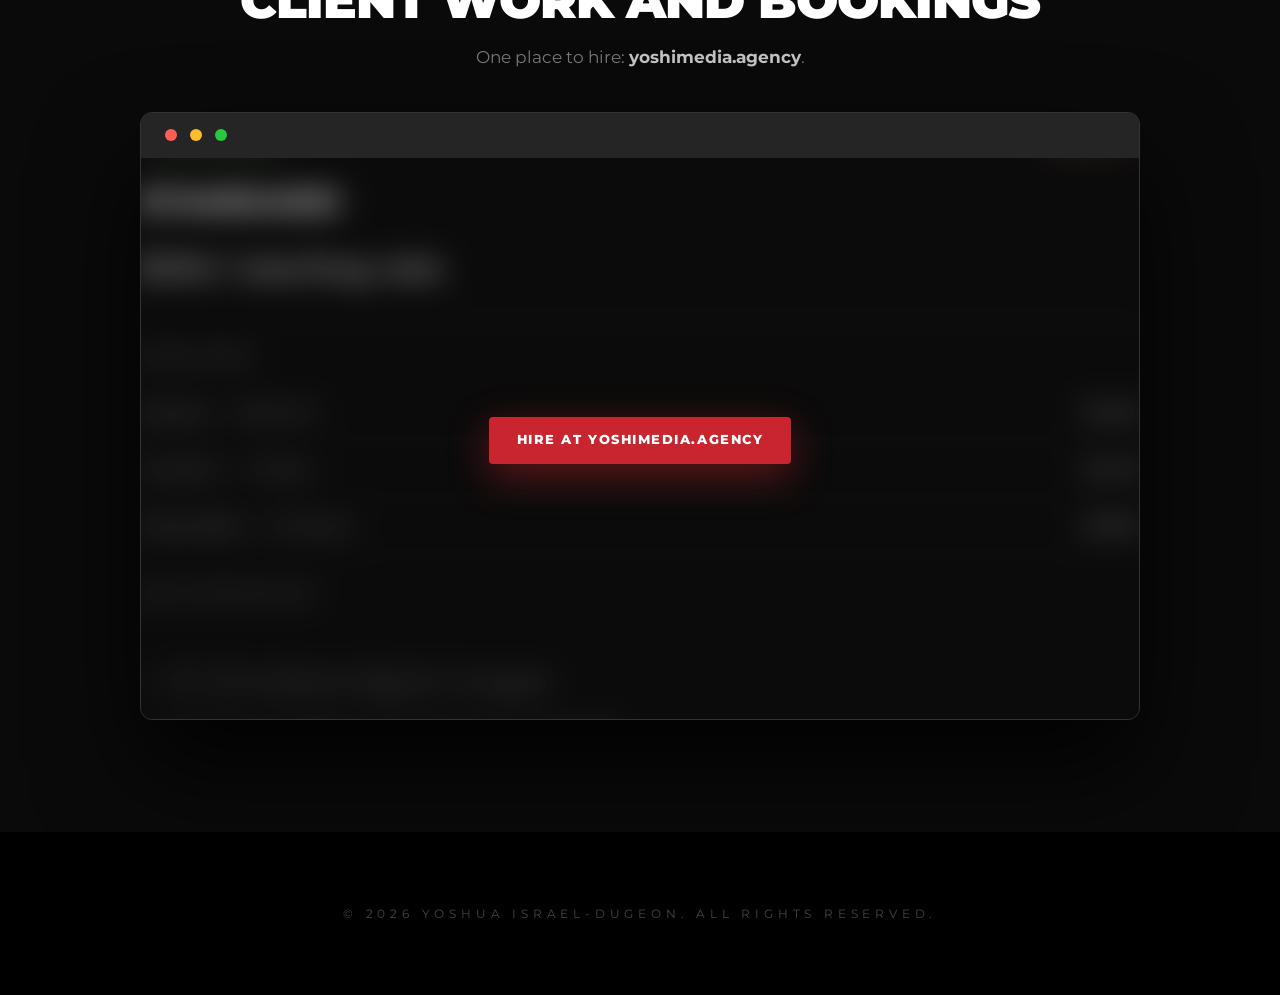
==== commit 03c9ec33: "Use agency portfolio section on home and portfolio page Co-authored-by: yoshuaamikam <yoshuaamikam@u" ====
--- a/index.html
+++ b/index.html
@@ -15,6 +15,7 @@
     <link href="https://fonts.googleapis.com/css2?family=Montserrat:wght@300;400;500;600;700;800;900&display=swap"
         rel="stylesheet">
     <link rel="stylesheet" href="./styles.css">
+    <link rel="stylesheet" href="./portfolio.css">
 
 </head>
 
@@ -56,51 +57,48 @@
         </div>
     </header>
 
-    <section id="work">
-        <div class="container">
-            <div class="work-preview-header">
-                <span class="kicker">Selected Work</span>
-                <h2>Featured Projects</h2>
-            </div>
-
-            <article class="work-row">
-                <div class="work-row-copy">
-                    <span class="kicker">Photography</span>
-                    <h3>Spartan Stories</h3>
-                    <p>Graduation portraits from Michigan State.</p>
-                </div>
-                <div class="work-row-media">
-                    <img src="./GradphotoKEV.jpg" alt="Michigan State Graduation" width="1600" height="900" decoding="async">
-                </div>
-            </article>
-
-            <article class="work-row">
-                <div class="work-row-copy">
-                    <span class="kicker">Photography</span>
-                    <h3>Austin Series</h3>
-                    <p>Downtown buildings and street scenes in Austin.</p>
-                </div>
-                <div class="work-row-media">
-                    <img src="./BuildingDTAustin.jpeg" alt="Austin Skyline" width="1600" height="900" decoding="async">
-                </div>
-            </article>
-
-            <article class="work-row">
-                <div class="work-row-copy">
-                    <span class="kicker">Strategy &amp; Creative</span>
-                    <h3>Ally Financial Strategy</h3>
-                    <p>Sample campaign on trust and digital engagement.</p>
-                </div>
-                <div class="work-row-media">
-                    <img src="./allycampaign.png" alt="Ally Campaign Strategy" width="1600" height="900" decoding="async">
-                </div>
-            </article>
-
-            <div class="work-cta-wrap">
-                <a class="work-cta" href="./portfolio.html">View full portfolio</a>
-            </div>
-        </div>
-    </section>
+    <div class="sw-section" id="work" aria-label="Selected work">
+        <div class="sw-inner">
+            <span class="sw-eyebrow">Selected Work</span>
+            <div class="sw-head">
+                <h2 class="sw-title">The Work</h2>
+            </div>
+            <div class="sw-tabs" role="tablist" aria-label="Work category">
+                <button type="button" class="sw-tab is-on" data-sw-tab="photography" role="tab" aria-selected="true">Photography</button>
+                <button type="button" class="sw-tab" data-sw-tab="advertising" role="tab" aria-selected="false">Advertising</button>
+            </div>
+            <div id="swRows" class="sw-rows"></div>
+            <div class="sw-more" id="swMore">
+                <a class="sw-more-btn" href="./portfolio.html">
+                    View all work
+                    <span class="sw-more-count" id="swMoreCount" aria-hidden="true"></span>
+                </a>
+            </div>
+            <div class="sw-ad" id="swAd" hidden>
+                <div class="sw-ad-head">
+                    <h3 class="sw-ad-title">Ally, Do It Right</h3>
+                    <span class="sw-ad-tag">Capstone</span>
+                </div>
+                <p class="sw-ad-lede">
+                    MSU ADV 486 speculative campaign, 2024 — digital engagement and brand trust strategy
+                    focusing on consumer confidence in financial growth. Not a paid engagement.
+                </p>
+                <div class="sw-ad-card">
+                    <video controls playsinline preload="metadata" aria-label="Ally Do It Right — MSU ADV 486 speculative capstone video, 2024">
+                        <source src="./assets/campaigns/ally-adv-486-presentation.mp4" type="video/mp4" />
+                    </video>
+                </div>
+                <div class="sw-ad-card sw-ad-slide" id="swAllySlide" role="button" tabindex="0" aria-label="Open Ally speculative capstone strategy slide full screen">
+                    <div
+                        class="sw-ad-slide-img"
+                        role="img"
+                        aria-label="Ally speculative capstone strategy and rationale — MSU ADV 486, 2024"
+                        style="background-image: url('./assets/campaigns/ally-strategy.png')"
+                    ></div>
+                </div>
+            </div>
+        </div>
+    </div>
 
     <section id="resume" class="resume-section">
         <div class="container">
@@ -211,6 +209,19 @@
 
     <footer>&copy; <span id="year"></span> YOSHUA ISRAEL-DUGEON. ALL RIGHTS RESERVED.</footer>
 
+    <div id="swLightbox" class="sw-lightbox" hidden role="dialog" aria-modal="true" aria-label="Full size photo preview">
+        <button type="button" class="sw-lightbox-nav sw-lightbox-prev" id="swLightboxPrev" hidden aria-label="Previous photo">←</button>
+        <img id="swLightboxImg" alt="" decoding="async" src="[data-uri]" />
+        <button type="button" class="sw-lightbox-nav sw-lightbox-next" id="swLightboxNext" hidden aria-label="Next photo">→</button>
+        <div class="sw-lightbox-meta">
+            <div class="sw-lightbox-cat" id="swLightboxCat"></div>
+            <div class="sw-lightbox-title" id="swLightboxTitle"></div>
+            <div class="sw-lightbox-count" id="swLightboxCount" hidden></div>
+        </div>
+        <button type="button" class="sw-lightbox-close" id="swLightboxClose" aria-label="Close full-screen photo">&#10005;</button>
+    </div>
+
+    <script src="./portfolio.js"></script>
     <script>
         document.getElementById('year').textContent = new Date().getFullYear();
 
--- a/styles.css
+++ b/styles.css
@@ -826,136 +826,3 @@
         text-align: center;
     }
 }
-    
-
-/* --- WORK ROWS (title left / preview right) --- */
-.work-preview-header {
-    margin-bottom: 3.5rem;
-}
-
-.work-preview-header h2 {
-    margin-bottom: 0;
-}
-
-.work-row {
-    display: grid;
-    grid-template-columns: minmax(260px, 360px) 1fr;
-    gap: 3.5rem;
-    align-items: center;
-    margin-bottom: 5rem;
-}
-
-.work-row:last-child {
-    margin-bottom: 0;
-}
-
-.work-row-copy .kicker {
-    margin-bottom: 1rem;
-}
-
-.work-row-copy h2,
-.work-row-copy h3 {
-    font-size: clamp(1.8rem, 3vw, 2.6rem);
-    font-weight: 900;
-    text-transform: uppercase;
-    letter-spacing: -0.02em;
-    line-height: 1.05;
-    margin-bottom: 1rem;
-}
-
-.work-row-copy p {
-    font-size: 1rem;
-    color: rgba(255, 255, 255, 0.5);
-    line-height: 1.6;
-}
-
-.work-row-media {
-    aspect-ratio: 16 / 9;
-    overflow: hidden;
-    border-radius: 4px;
-    background: var(--card-bg);
-    box-shadow: var(--shadow);
-}
-
-.work-row-media img {
-    width: 100%;
-    height: 100%;
-    object-fit: cover;
-    transition: transform 1.5s ease;
-    min-height: 0;
-}
-
-.work-row:hover .work-row-media img {
-    transform: scale(1.05);
-}
-
-.work-cta-wrap {
-    margin-top: 3.25rem;
-    text-align: center;
-}
-
-.work-cta {
-    display: inline-flex;
-    align-items: center;
-    justify-content: center;
-    padding: 0.95rem 2rem;
-    font-size: 0.8rem;
-    font-weight: 800;
-    letter-spacing: 0.12em;
-    text-transform: uppercase;
-    color: var(--white);
-    background: var(--red);
-    border-radius: 4px;
-    box-shadow: 0 12px 40px rgba(200, 37, 46, 0.45);
-}
-
-.work-cta:hover {
-    filter: brightness(1.08);
-}
-
-.portfolio-page-hero {
-    padding: 9.5rem 0 2.5rem;
-}
-
-.portfolio-page-hero h1 {
-    font-size: clamp(2.8rem, 7vw, 5rem);
-    font-weight: 900;
-    text-transform: uppercase;
-    letter-spacing: -0.03em;
-    line-height: 0.95;
-    margin-bottom: 1rem;
-}
-
-.portfolio-page-hero p {
-    max-width: 560px;
-    color: rgba(255, 255, 255, 0.5);
-    font-size: 1.05rem;
-    line-height: 1.7;
-}
-
-.portfolio-group {
-    margin-bottom: 4.5rem;
-}
-
-.portfolio-group-title {
-    font-size: 0.65rem;
-    font-weight: 900;
-    letter-spacing: 0.4em;
-    text-transform: uppercase;
-    color: var(--red);
-    margin-bottom: 3rem;
-    display: block;
-}
-
-@media (max-width: 900px) {
-    .work-row {
-        grid-template-columns: 1fr;
-        gap: 1.75rem;
-        margin-bottom: 4rem;
-    }
-
-    .work-row-copy h2,
-    .work-row-copy h3 {
-        font-size: 2rem;
-    }
-}
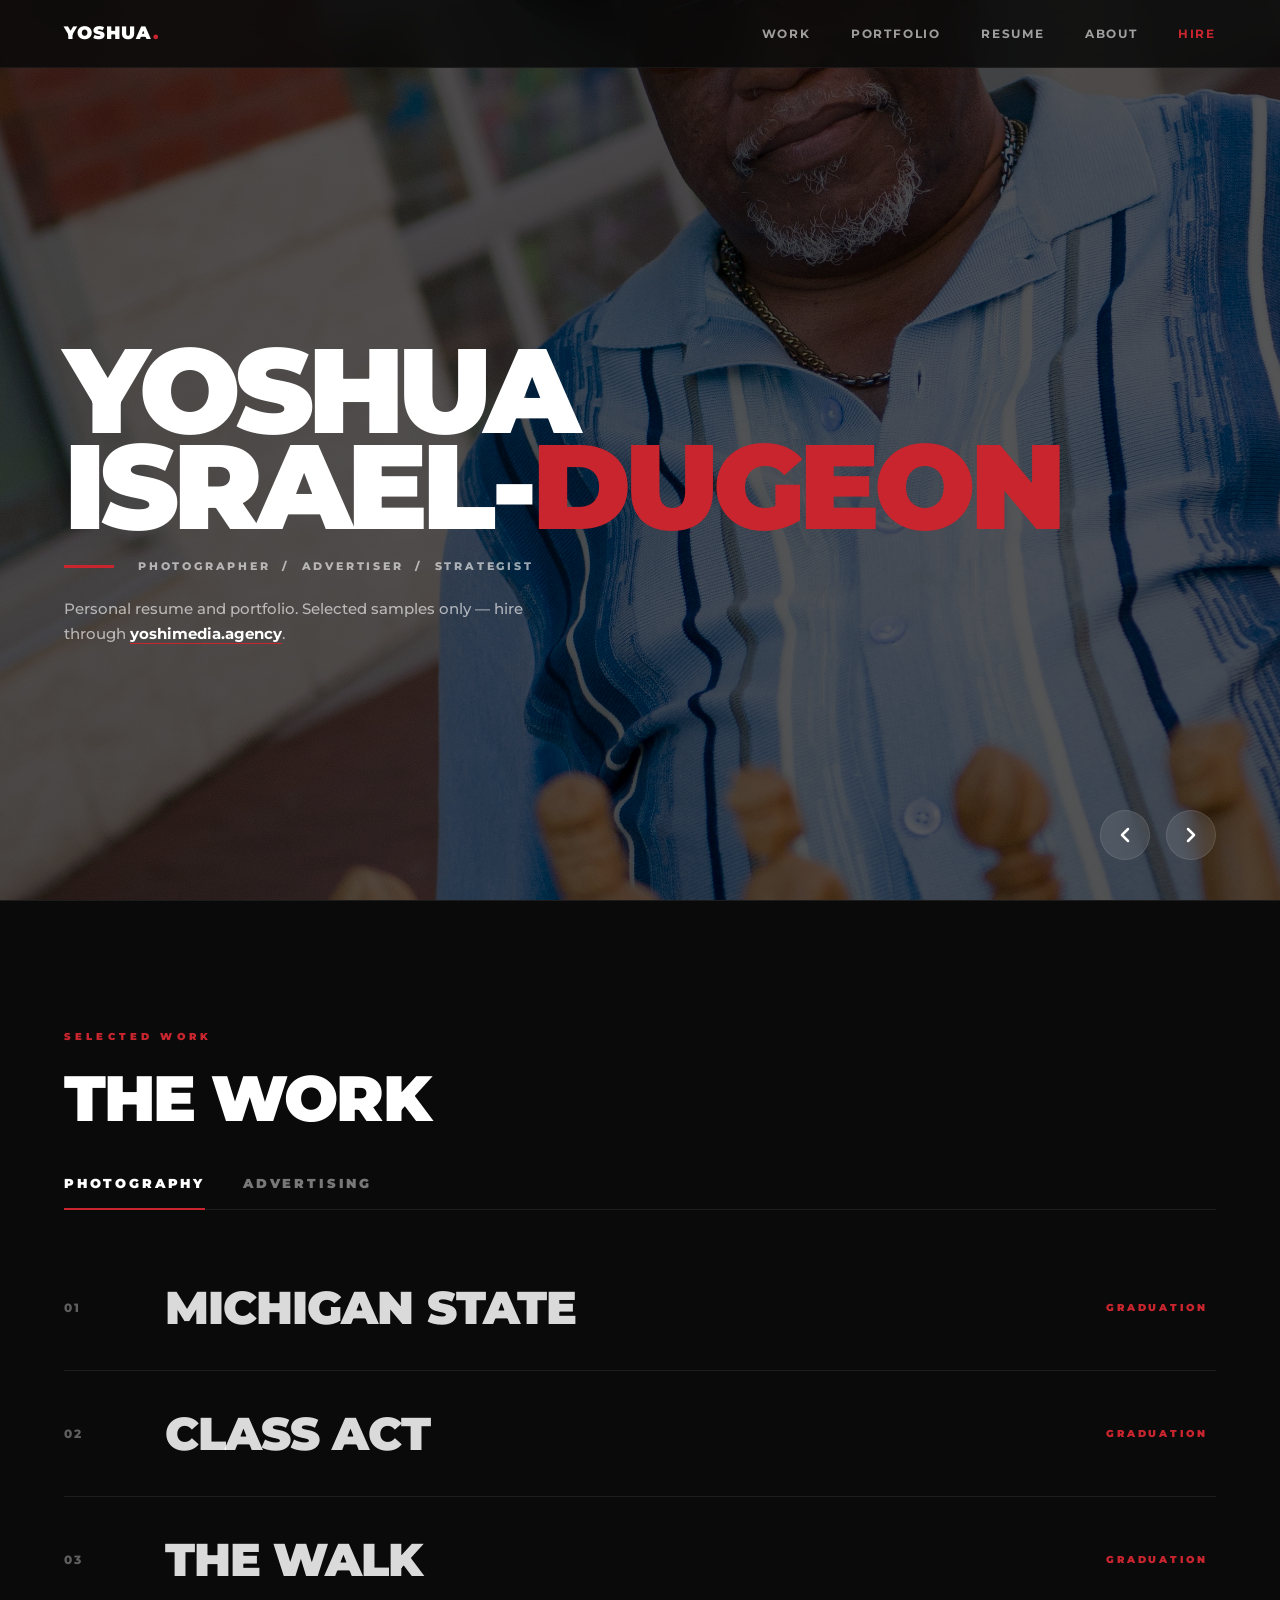
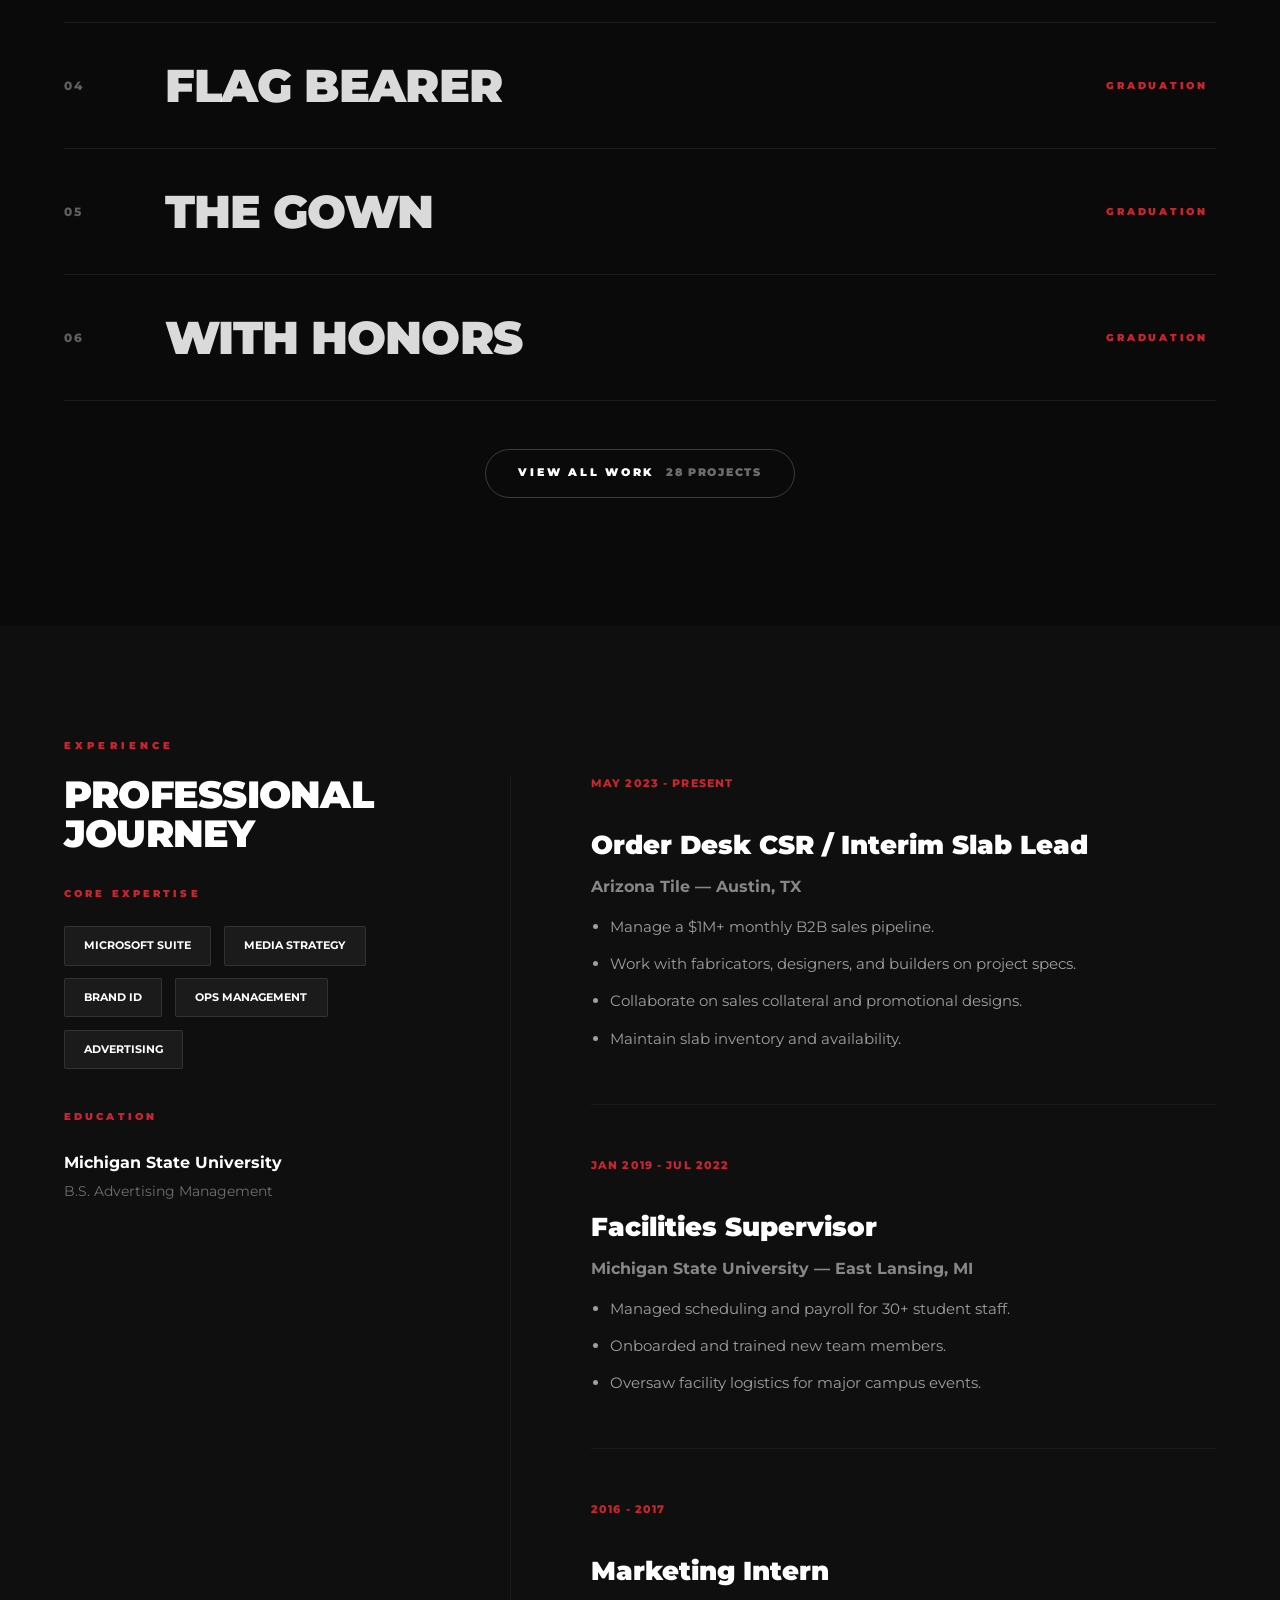
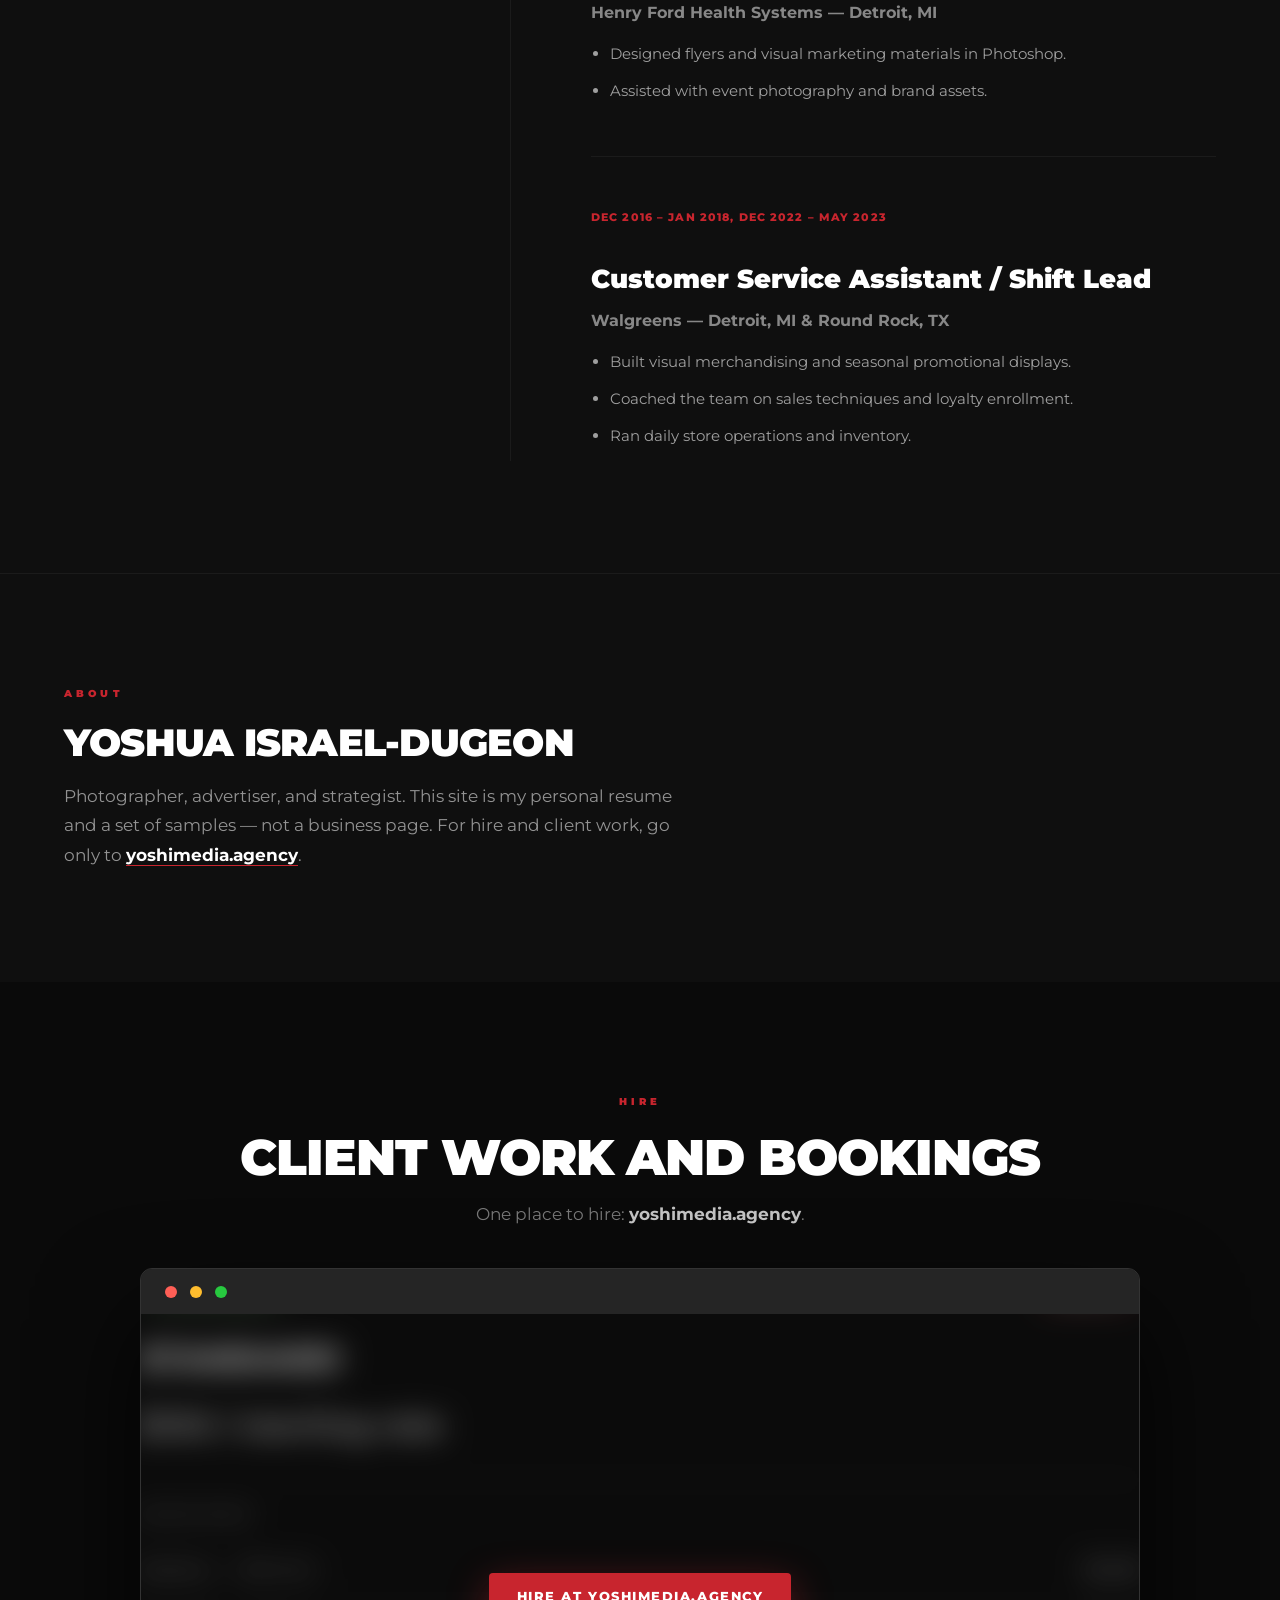
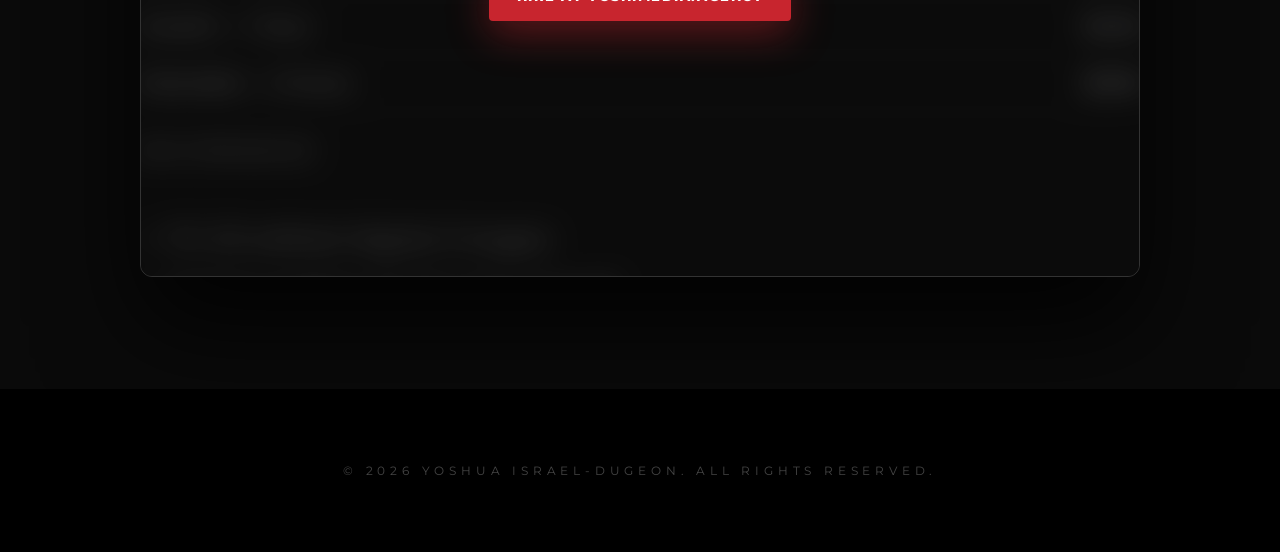
==== commit 4dfe687c: "Lightbox: title, thumbnail strip; cache-bust CSS/JS with content-hash query strings Co-authored-by: " ====
--- a/index.html
+++ b/index.html
@@ -14,8 +14,8 @@
     <link rel="preconnect" href="https://fonts.gstatic.com" crossorigin>
     <link href="https://fonts.googleapis.com/css2?family=Montserrat:wght@300;400;500;600;700;800;900&display=swap"
         rel="stylesheet">
-    <link rel="stylesheet" href="./styles.css">
-    <link rel="stylesheet" href="./portfolio.css">
+    <link rel="stylesheet" href="./styles.css?v=f9af12e8">
+    <link rel="stylesheet" href="./portfolio.css?v=49f4c040">
 
 </head>
 
@@ -218,10 +218,11 @@
             <div class="sw-lightbox-title" id="swLightboxTitle"></div>
             <div class="sw-lightbox-count" id="swLightboxCount" hidden></div>
         </div>
+        <div class="sw-lightbox-thumbs" id="swLightboxThumbs" hidden role="group" aria-label="Photos in this shoot"></div>
         <button type="button" class="sw-lightbox-close" id="swLightboxClose" aria-label="Close full-screen photo">&#10005;</button>
     </div>
 
-    <script src="./portfolio.js"></script>
+    <script src="./portfolio.js?v=24ef848f"></script>
     <script>
         document.getElementById('year').textContent = new Date().getFullYear();
 
--- a/portfolio.css
+++ b/portfolio.css
@@ -0,0 +1,1049 @@
+/*
+ * Portfolio + selected-work styles.
+ *
+ * Ported from the agency site's operator shell (yoshimedia.agency) so the home
+ * "The Work" section and the Portfolio page render the same. Rules from `.sw-section`
+ * down are the agency's own, copied verbatim except where noted:
+ *   - `.sw-section` has no negative side margin here (the agency uses it to bleed out of
+ *     a padded <main>; this site has no such wrapper).
+ *   - Brand wording in the page copy is neutral (see portfolio.html / portfolio.js).
+ *
+ * The first block is glue: it restores the browser defaults the agency page relies on
+ * where this site's global reset (`* { margin: 0 }`, `img { min-height: 200px }`,
+ * `h2 { ... }`) would otherwise change the ported markup. It is scoped and zero-weight
+ * so every ported rule below still wins.
+ */
+
+:root {
+    --brand-red: #c8252e;
+}
+
+.sw-section,
+.sw-lightbox {
+    font-family: "Montserrat", system-ui, -apple-system, sans-serif;
+}
+
+:where(.sw-section, .sw-lightbox) img {
+    display: inline;
+    max-width: none;
+    min-height: 0;
+    background: none;
+}
+
+:where(.sw-more-btn) {
+    text-align: center;
+}
+
+:where(.sw-section, .sw-lightbox) button {
+    padding: 1px 6px;
+}
+
+:where(.sw-section, .sw-lightbox) h1 {
+    margin: 8px 0 0;
+    font-size: clamp(1.75rem, 3vw, 2.15rem);
+    font-weight: 900;
+    letter-spacing: -0.02em;
+    line-height: inherit;
+    text-transform: uppercase;
+}
+
+:where(.sw-section, .sw-lightbox) h2 {
+    margin: 0.83em 0;
+    font-size: 1.5em;
+    font-weight: 700;
+    letter-spacing: normal;
+    line-height: inherit;
+    text-transform: none;
+}
+
+:where(.sw-section, .sw-lightbox) h3 {
+    margin: 1em 0;
+    font-size: 1.17em;
+    font-weight: 700;
+    letter-spacing: normal;
+    line-height: inherit;
+    text-transform: none;
+}
+
+:where(.sw-section, .sw-lightbox) p {
+    margin: 1em 0;
+}
+
+#photoHero {
+    padding: 0;
+}
+
+@media (max-width: 1024px) {
+    :where(.sw-section, .sw-lightbox) h1 {
+        font-size: 26px;
+    }
+}
+
+/* Portfolio page frame: mirrors the agency's padded <main> around the page sections. */
+.pf-page {
+    min-width: 0;
+    padding: 7.5rem 22px 30px;
+}
+
+@media (max-width: 1024px) {
+    .pf-page {
+        padding-right: 14px;
+        padding-left: 14px;
+    }
+}
+
+@media (max-width: 768px) {
+    .pf-page {
+        padding-top: 8.5rem;
+        padding-bottom: 24px;
+    }
+}
+
+@media (prefers-reduced-motion: no-preference) {
+    .pf-page {
+        animation: ymViewIn 0.22s ease;
+    }
+
+    @keyframes ymViewIn {
+        from { opacity: 0; transform: translateY(4px); }
+        to { opacity: 1; transform: none; }
+    }
+}
+
+/* ---- Ported agency rules ---- */
+.sw-section {
+    background: var(--black);
+    margin: 0;
+    border-top: 1px solid rgba(255, 255, 255, 0.08);
+}
+.sw-inner {
+    max-width: 1300px;
+    margin: 0 auto;
+    padding: clamp(5rem, 10vw, 8rem) 5%;
+}
+.sw-eyebrow {
+    display: block;
+    margin-bottom: 1.4rem;
+    color: var(--brand-red);
+    font-size: 0.65rem;
+    font-weight: 900;
+    letter-spacing: 0.4em;
+    text-transform: uppercase;
+}
+.sw-head {
+    display: flex;
+    align-items: flex-end;
+    justify-content: space-between;
+    gap: 24px;
+}
+.sw-title {
+    margin: 0;
+    font-size: clamp(2.6rem, 5vw, 4.4rem);
+    font-weight: 900;
+    text-transform: uppercase;
+    letter-spacing: -0.03em;
+    line-height: 0.95;
+}
+.sw-tabs {
+    display: flex;
+    gap: 38px;
+    margin: 2.8rem 0 0;
+    border-bottom: 1px solid rgba(255, 255, 255, 0.08);
+}
+.sw-tab {
+    background: none;
+    border: none;
+    border-bottom: 2px solid transparent;
+    margin-bottom: -1px;
+    padding: 0 0 14px;
+    cursor: pointer;
+    font: inherit;
+    font-size: 0.8rem;
+    font-weight: 900;
+    letter-spacing: 0.22em;
+    text-transform: uppercase;
+    color: rgba(255, 255, 255, 0.45);
+    transition: color 0.3s ease, border-color 0.3s ease;
+}
+.sw-tab.is-on {
+    color: #fff;
+    border-bottom-color: var(--brand-red);
+}
+.sw-filters {
+    display: flex;
+    flex-wrap: wrap;
+    gap: 30px;
+    margin: 2rem 0 1rem;
+}
+.sw-filters[hidden] {
+    display: none;
+}
+.sw-filter {
+    background: none;
+    border: none;
+    border-bottom: 2px solid transparent;
+    padding: 0 0 7px;
+    cursor: pointer;
+    font: inherit;
+    font-size: 0.64rem;
+    font-weight: 800;
+    letter-spacing: 0.26em;
+    text-transform: uppercase;
+    color: rgba(255, 255, 255, 0.45);
+    transition: color 0.3s ease, border-color 0.3s ease;
+}
+.sw-filter.is-on {
+    color: #fff;
+    border-bottom-color: var(--brand-red);
+}
+.sw-tab:focus-visible,
+.sw-filter:focus-visible,
+.sw-row:focus-visible,
+.sw-ad-slide:focus-visible {
+    outline: 2px solid var(--brand-red);
+    outline-offset: 3px;
+}
+.sw-row {
+    position: relative;
+    overflow: hidden;
+    height: 126px;
+    border-bottom: 1px solid rgba(255, 255, 255, 0.08);
+    cursor: pointer;
+    transition: height 0.6s cubic-bezier(0.165, 0.84, 0.44, 1);
+}
+.sw-row.is-open {
+    height: 340px;
+}
+.sw-row-photo {
+    position: absolute;
+    top: 0;
+    right: 0;
+    width: 46%;
+    height: 100%;
+    opacity: 0;
+    transition: opacity 0.6s ease;
+}
+.sw-row.is-open .sw-row-photo {
+    opacity: 1;
+}
+.sw-row-photo > div {
+    width: 100%;
+    height: 100%;
+    background-color: #161616;
+    background-size: cover;
+    background-position: center;
+}
+.sw-row-photo::after {
+    content: "";
+    position: absolute;
+    inset: 0;
+    background: linear-gradient(90deg, #0a0a0a 0%, rgba(10, 10, 10, 0) 45%);
+}
+.sw-row-grid {
+    position: relative;
+    z-index: 2;
+    display: grid;
+    grid-template-columns: clamp(48px, 6vw, 80px) 1fr auto;
+    align-items: center;
+    gap: clamp(12px, 2vw, 24px);
+    height: 100%;
+}
+.sw-row-num {
+    font-size: 0.72rem;
+    font-weight: 800;
+    letter-spacing: 0.2em;
+    color: rgba(255, 255, 255, 0.35);
+}
+.sw-row-title {
+    font-size: clamp(1.7rem, 3.6vw, 3.2rem);
+    font-weight: 900;
+    text-transform: uppercase;
+    letter-spacing: -0.02em;
+    line-height: 1;
+    color: rgba(255, 255, 255, 0.85);
+    transition: color 0.4s ease;
+}
+.sw-row.is-open .sw-row-title {
+    color: #fff;
+}
+.sw-row-cat {
+    grid-column: 3;
+    grid-row: 1;
+    font-size: 0.62rem;
+    font-weight: 900;
+    letter-spacing: 0.28em;
+    text-transform: uppercase;
+    color: var(--brand-red);
+    padding-right: 8px;
+    transition: opacity 0.6s ease;
+}
+.sw-row.is-open .sw-row-cat {
+    opacity: 0;
+}
+.pf-thumb-m {
+    display: none;
+    grid-column: 3;
+    grid-row: 1;
+}
+.sw-row--anon .sw-row-grid {
+    grid-template-columns: 1fr auto;
+}
+.sw-row--anon .sw-row-title--num {
+    font-variant-numeric: tabular-nums;
+}
+.sw-row-count {
+    margin-left: 0.4em;
+    font-size: 0.32em;
+    font-weight: 800;
+    letter-spacing: 0.18em;
+    vertical-align: super;
+    color: rgba(255, 255, 255, 0.4);
+}
+.sw-tile-count {
+    position: absolute;
+    top: 8px;
+    right: 8px;
+    z-index: 2;
+    padding: 3px 7px;
+    border-radius: 999px;
+    background: rgba(10, 10, 10, 0.72);
+    border: 1px solid rgba(255, 255, 255, 0.16);
+    font-size: 0.58rem;
+    font-weight: 800;
+    letter-spacing: 0.14em;
+    color: #fff;
+}
+.sw-row--anon .sw-row-cat,
+.sw-row--anon .pf-thumb-m {
+    grid-column: 2;
+}
+.sw-section.sw-section--page {
+    margin: 0;
+    border-top: 0;
+    background: transparent;
+}
+.sw-section--page .sw-inner {
+    max-width: none;
+    padding: 0 0 clamp(3rem, 6vw, 5rem);
+}
+.sw-head-actions {
+    display: flex;
+    align-items: center;
+    gap: 10px;
+    flex-shrink: 0;
+}
+.sw-view-toggle {
+    display: inline-flex;
+    align-items: center;
+    gap: 9px;
+    font: inherit;
+    font-size: 0.62rem;
+    font-weight: 800;
+    letter-spacing: 0.2em;
+    text-transform: uppercase;
+    padding: 9px 16px;
+    border: 1px solid rgba(255, 255, 255, 0.16);
+    border-radius: 999px;
+    background: transparent;
+    color: rgba(255, 255, 255, 0.82);
+    cursor: pointer;
+    transition: border-color 0.2s ease, background 0.2s ease, color 0.2s ease;
+}
+.sw-view-toggle:hover,
+.sw-view-toggle[aria-pressed="true"] {
+    border-color: rgba(200, 37, 46, 0.55);
+    background: rgba(200, 37, 46, 0.12);
+    color: #fff;
+}
+.sw-view-toggle:focus-visible {
+    outline: 2px solid var(--brand-red);
+    outline-offset: 3px;
+}
+.sw-view-toggle svg {
+    width: 13px;
+    height: 13px;
+    flex-shrink: 0;
+}
+.sw-rows {
+    padding-top: 2.2rem;
+}
+.sw-rows[hidden] {
+    display: none;
+}
+.sw-gallery {
+    display: grid;
+    grid-template-columns: repeat(auto-fill, minmax(clamp(118px, 11vw, 158px), 1fr));
+    gap: clamp(8px, 1vw, 14px);
+    padding-top: 1.4rem;
+}
+.sw-gallery[hidden] {
+    display: none;
+}
+.sw-tile {
+    position: relative;
+    display: block;
+    padding: 0;
+    border: 1px solid rgba(255, 255, 255, 0.08);
+    border-radius: 3px;
+    overflow: hidden;
+    background: var(--card-bg);
+    aspect-ratio: 4 / 3;
+    cursor: zoom-in;
+    font: inherit;
+    color: inherit;
+}
+.sw-tile img {
+    width: 100%;
+    height: 100%;
+    object-fit: cover;
+    display: block;
+}
+.sw-tile-cap {
+    position: absolute;
+    inset: auto 0 0 0;
+    display: flex;
+    flex-direction: column;
+    gap: 2px;
+    padding: 24px 10px 8px;
+    text-align: left;
+    background: linear-gradient(0deg, rgba(10, 10, 10, 0.92), rgba(10, 10, 10, 0));
+}
+.sw-tile-title {
+    font-size: 0.68rem;
+    font-weight: 900;
+    text-transform: uppercase;
+    line-height: 1.15;
+    color: #fff;
+    overflow: hidden;
+    text-overflow: ellipsis;
+    white-space: nowrap;
+}
+.sw-tile-cat {
+    font-size: 0.5rem;
+    font-weight: 900;
+    letter-spacing: 0.24em;
+    text-transform: uppercase;
+    color: var(--brand-red);
+}
+.sw-tile-cap--anon .sw-tile-cat {
+    font-size: 0.58rem;
+}
+.sw-tile:focus-visible {
+    outline: 2px solid var(--brand-red);
+    outline-offset: 3px;
+}
+@media (hover: hover) and (pointer: fine) {
+    .sw-tile img {
+        transition: transform 0.45s cubic-bezier(0.33, 1, 0.68, 1);
+    }
+    .sw-tile:hover {
+        border-color: rgba(200, 37, 46, 0.4);
+    }
+    .sw-tile:hover img {
+        transform: scale(1.05);
+    }
+}
+.sw-empty {
+    padding: 2.5rem 0;
+    color: rgba(255, 255, 255, 0.45);
+    font-size: 0.9rem;
+}
+.sw-more {
+    display: flex;
+    justify-content: center;
+    padding-top: clamp(2rem, 4vw, 3rem);
+}
+.sw-more[hidden] {
+    display: none;
+}
+.sw-more-btn {
+    display: inline-flex;
+    align-items: center;
+    gap: 12px;
+    font: inherit;
+    font-size: 0.66rem;
+    font-weight: 900;
+    letter-spacing: 0.26em;
+    text-transform: uppercase;
+    padding: 15px 32px;
+    border: 1px solid rgba(255, 255, 255, 0.2);
+    border-radius: 999px;
+    background: transparent;
+    color: #fff;
+    cursor: pointer;
+    transition: border-color 0.25s ease, background 0.25s ease;
+}
+.sw-more-btn:hover {
+    border-color: var(--brand-red);
+    background: rgba(200, 37, 46, 0.14);
+}
+.sw-more-btn:focus-visible {
+    outline: 2px solid var(--brand-red);
+    outline-offset: 3px;
+}
+.sw-more-count {
+    color: rgba(255, 255, 255, 0.4);
+    letter-spacing: 0.16em;
+}
+.sw-adwork-lede {
+    margin: 0.4rem 0 0;
+    max-width: 62ch;
+    color: rgba(255, 255, 255, 0.55);
+    font-size: 0.95rem;
+    line-height: 1.6;
+}
+.sw-adwork-lede.is-hidden {
+    display: none;
+}
+.sw-adwork .pp-grid--campaigns {
+    gap: 0;
+}
+.sw-adwork .ad-work-card {
+    border-radius: 0;
+    border-width: 0 0 1px;
+    background: transparent;
+    box-shadow: none;
+    padding-bottom: 8px;
+}
+.sw-adwork .ad-work-example {
+    border: 1px solid rgba(255, 255, 255, 0.08);
+    border-radius: 3px;
+    overflow: hidden;
+}
+.sw-adwork .ad-work-meta {
+    border-top: 0;
+    padding: 22px 0 16px;
+}
+.sw-adwork .ad-work-title {
+    font-size: clamp(1.4rem, 2.8vw, 2.1rem);
+    letter-spacing: -0.03em;
+}
+.sw-adwork .ad-work-story {
+    border-top: 0;
+    padding: 0 0 26px;
+}
+.sw-ad {
+    padding-top: 3rem;
+}
+.sw-ad-head {
+    display: flex;
+    align-items: baseline;
+    justify-content: space-between;
+    gap: 24px;
+    margin-bottom: 2rem;
+}
+.sw-ad-title {
+    margin: 0;
+    font-size: clamp(1.8rem, 3vw, 2.6rem);
+    font-weight: 900;
+    text-transform: uppercase;
+    letter-spacing: -0.02em;
+}
+.sw-ad-tag {
+    font-size: 0.62rem;
+    font-weight: 900;
+    letter-spacing: 0.28em;
+    text-transform: uppercase;
+    color: var(--brand-red);
+    white-space: nowrap;
+}
+.sw-ad-lede {
+    margin: 0 0 3rem;
+    max-width: 60ch;
+    font-size: 1.05rem;
+    color: rgba(255, 255, 255, 0.5);
+    line-height: 1.6;
+}
+.sw-ad-card {
+    background: #161616;
+    border: 1px solid rgba(255, 255, 255, 0.06);
+    border-radius: 4px;
+    overflow: hidden;
+    box-shadow: 0 40px 80px rgba(0, 0, 0, 0.6);
+    margin-bottom: 3rem;
+}
+.sw-ad-card video {
+    display: block;
+    width: 100%;
+    aspect-ratio: 16 / 9;
+    background: #111;
+}
+.sw-ad-slide {
+    cursor: pointer;
+    margin-bottom: 0;
+}
+.sw-ad-slide-img {
+    aspect-ratio: 16 / 9;
+    background-size: cover;
+    background-position: center;
+    transition: transform 1.5s ease;
+}
+.sw-ad-slide:hover .sw-ad-slide-img,
+.sw-ad-slide:focus-visible .sw-ad-slide-img {
+    transform: scale(1.03);
+}
+.sw-lightbox {
+    position: fixed;
+    inset: 0;
+    z-index: 999;
+    background: rgba(5, 5, 5, 0.94);
+    display: flex;
+    flex-direction: column;
+    align-items: center;
+    justify-content: center;
+    gap: 26px;
+    cursor: zoom-out;
+    padding: 24px;
+}
+.sw-lightbox[hidden] {
+    display: none;
+}
+.sw-lightbox img {
+    max-width: 80vw;
+    max-height: min(68vh, calc(100vh - 280px));
+    object-fit: contain;
+}
+.sw-lightbox-meta {
+    text-align: center;
+}
+.sw-lightbox-cat {
+    margin-bottom: 10px;
+    font-size: 0.62rem;
+    font-weight: 900;
+    letter-spacing: 0.35em;
+    text-transform: uppercase;
+    color: var(--brand-red);
+}
+.sw-lightbox-title {
+    font-size: 2rem;
+    font-weight: 900;
+    text-transform: uppercase;
+    letter-spacing: -0.02em;
+    color: #fff;
+}
+.sw-lightbox-close {
+    position: absolute;
+    top: 28px;
+    right: 32px;
+    width: 50px;
+    height: 50px;
+    border-radius: 50%;
+    border: 1px solid rgba(255, 255, 255, 0.28);
+    background: rgba(255, 255, 255, 0.1);
+    backdrop-filter: blur(10px);
+    -webkit-backdrop-filter: blur(10px);
+    color: #fff;
+    font-size: 1.1rem;
+    cursor: pointer;
+    transition: background 0.3s ease;
+}
+.sw-lightbox-close:hover,
+.sw-lightbox-close:focus-visible {
+    background: var(--brand-red);
+}
+.sw-lightbox-nav {
+    position: absolute;
+    top: 50%;
+    transform: translateY(-50%);
+    width: 50px;
+    height: 50px;
+    border-radius: 50%;
+    border: 1px solid rgba(255, 255, 255, 0.28);
+    background: rgba(255, 255, 255, 0.1);
+    backdrop-filter: blur(10px);
+    -webkit-backdrop-filter: blur(10px);
+    color: #fff;
+    font-size: 1.2rem;
+    cursor: pointer;
+    z-index: 2;
+    transition: background 0.3s ease;
+}
+.sw-lightbox-nav:hover,
+.sw-lightbox-nav:focus-visible {
+    background: var(--brand-red);
+}
+.sw-lightbox-prev {
+    left: 24px;
+}
+.sw-lightbox-next {
+    right: 24px;
+}
+.sw-lightbox-nav[hidden],
+.sw-lightbox-count[hidden] {
+    display: none;
+}
+.sw-lightbox-count {
+    margin-top: 10px;
+    font-size: 0.62rem;
+    font-weight: 800;
+    letter-spacing: 0.28em;
+    text-transform: uppercase;
+    color: rgba(255, 255, 255, 0.55);
+}
+@media (max-width: 720px) {
+    .sw-row {
+        height: 96px;
+    }
+    .sw-row.is-open {
+        height: 96px;
+    }
+    .sw-row-photo {
+        display: none;
+    }
+    .sw-row-cat {
+        display: none;
+    }
+    .pf-thumb-m {
+        display: block;
+        flex-shrink: 0;
+        width: 80px;
+        height: 60px;
+        min-width: 44px;
+        min-height: 44px;
+        border-radius: 4px;
+        overflow: hidden;
+        border: 1px solid rgba(255, 255, 255, 0.1);
+        background: #161616;
+        cursor: pointer;
+    }
+    .pf-thumb-m img {
+        width: 100%;
+        height: 100%;
+        object-fit: cover;
+        object-position: center;
+        display: block;
+    }
+    @media (prefers-reduced-motion: no-preference) {
+        .pf-thumb-m {
+            transition: transform 0.25s ease;
+        }
+        .sw-row:active .pf-thumb-m {
+            transform: scale(1.03);
+        }
+    }
+    .sw-lightbox {
+        padding: max(16px, env(safe-area-inset-top)) max(16px, env(safe-area-inset-right))
+        max(16px, env(safe-area-inset-bottom)) max(16px, env(safe-area-inset-left));
+    }
+    .sw-lightbox img {
+        max-width: min(90vw, calc(100vw - env(safe-area-inset-left) - env(safe-area-inset-right) - 32px));
+        max-height: min(68vh, calc(100dvh - env(safe-area-inset-top) - env(safe-area-inset-bottom) - 230px));
+    }
+    .sw-lightbox-title {
+        font-size: 1.4rem;
+    }
+    .sw-lightbox-close {
+        top: max(16px, env(safe-area-inset-top));
+        right: max(16px, env(safe-area-inset-right));
+    }
+    .sw-lightbox-prev {
+        left: max(8px, env(safe-area-inset-left));
+    }
+    .sw-lightbox-next {
+        right: max(8px, env(safe-area-inset-right));
+    }
+    .sw-lightbox-nav {
+        width: 44px;
+        height: 44px;
+    }
+    .sw-head {
+        flex-wrap: wrap;
+        align-items: flex-start;
+        gap: 14px;
+    }
+    .sw-gallery {
+        grid-template-columns: repeat(auto-fill, minmax(108px, 1fr));
+        gap: 7px;
+    }
+    .sw-tile-title {
+        font-size: 0.6rem;
+    }
+}
+@media (prefers-reduced-motion: reduce) {
+    .sw-row,
+    .sw-row-photo,
+    .sw-row-title,
+    .sw-row-cat,
+    .pf-thumb-m,
+    .sw-tab,
+    .sw-filter,
+    .sw-tile img,
+    .sw-ad-slide-img {
+        transition: none;
+    }
+}
+.ph-heading{display:flex;justify-content:space-between;align-items:center;font-size:11px;letter-spacing:3px;text-transform:uppercase;margin:0 0 24px;color:#fff}
+.ph-heading span{color:#999;font-size:9px}
+#photoHero{margin-bottom:48px}
+#photoHero [hidden]{display:none!important}
+.ph-stage{position:relative;isolation:isolate;height:clamp(360px,65vh,680px);overflow:hidden;background:#151515;touch-action:pan-y;perspective:1100px;cursor:pointer}
+.ph-scene{position:absolute;inset:0;will-change:transform,opacity}
+.ph-scene img{position:absolute;pointer-events:none;width:100%;height:100%;inset:0}
+.ph-soft{object-fit:cover;filter:blur(12px) brightness(.38);transform:scale(1.1)}
+.ph-scene .ph-sharp{inset:6% 5%;width:90%;height:88%;object-fit:contain;object-position:center;will-change:transform}
+.ph-meta{position:absolute;bottom:18px;left:22px;z-index:4;display:flex;gap:18px;align-items:center;font-size:10px;letter-spacing:2px;text-transform:uppercase;text-shadow:0 1px 8px #000;background:#0a0a0a9c;padding:8px 10px;pointer-events:none}
+.ph-category{font-weight:800}
+#photoHero button{font:inherit;cursor:pointer;color:white;background:#0a0a0ab3;border:1px solid #ffffff40;min-width:44px;min-height:44px}
+#photoHero :focus-visible{outline:2px solid #fff;outline-offset:4px}
+#photoHero .ph-pause{position:absolute;right:18px;top:18px;z-index:5;border-radius:30px;font-size:10px;letter-spacing:1px;padding:10px 16px}
+.ph-progress{position:absolute;bottom:0;width:100%;height:3px;background:#ffffff30;z-index:5}
+.ph-progress span{display:block;height:100%;background:#c8252e;transform:scaleX(0);transform-origin:left}
+.ph-bottom{display:flex;justify-content:space-between;align-items:center;gap:16px;margin-top:14px}
+.ph-bottom>div{display:flex;gap:8px}
+.ph-bottom button{border-radius:50%;font-size:20px!important}
+.ph-browse{font-size:10px;letter-spacing:1px;color:#bbb;text-decoration:none}
+.ph-thumbs{display:flex;gap:8px;overflow-x:auto;padding:5px 2px;margin-top:12px}
+#photoHero .ph-thumbs button{flex:0 0 64px;height:62px;padding:3px;border-color:transparent;opacity:.5}
+#photoHero .ph-thumbs button[aria-pressed=true]{border-color:#c8252e;opacity:1}
+.ph-thumbs img{width:100%;height:100%;object-fit:contain}
+.ph-gallery-title{font-size:14px;letter-spacing:1px;font-weight:600}
+.ph-status{position:absolute;width:1px;height:1px;overflow:hidden;clip-path:inset(50%)}
+@media(max-width:600px) {
+    #pfFilters{flex-wrap:nowrap;gap:16px;margin:12px 0 16px}
+    #pfFilters .sw-filter{font-size:9px;letter-spacing:1px;min-height:44px}
+    .ph-stage{height:480px;height:60svh;min-height:330px;max-height:560px}
+    .ph-meta{left:10px;bottom:12px;font-size:9px;gap:10px}
+    .ph-heading span{display:none}
+    .ph-scene .ph-sharp{inset:9% 5%;height:82%}
+    .ph-thumbs{gap:5px}
+    #photoHero .ph-thumbs button{flex-basis:52px;height:54px}
+}
+.pp-portfolio-pane.is-hidden { display: none !important; }
+.pp-grid-title {
+    margin: 4px 0 0;
+    font-size: 0.65rem;
+    font-weight: 900;
+    letter-spacing: 0.28em;
+    text-transform: uppercase;
+    color: rgba(255, 255, 255, 0.45);
+}
+.pp-grid {
+    display: grid;
+    grid-template-columns: repeat(3, minmax(0, 1fr));
+    gap: 14px;
+}
+#ppPaneGraduation > .pp-grid,
+#ppGridPortraits .pp-grid,
+#ppGridStreet .pp-grid,
+#adPaneCampaigns .pp-grid {
+    margin-top: 14px;
+}
+.pp-grid--campaigns {
+    grid-template-columns: 1fr;
+    gap: 20px;
+}
+.ad-work-card {
+    border-radius: 4px;
+    overflow: hidden;
+    border: 1px solid rgba(255, 255, 255, 0.08);
+    background: var(--card-bg);
+    box-shadow: 0 16px 48px rgba(0, 0, 0, 0.45);
+}
+.ad-work-example {
+    background: #000;
+    line-height: 0;
+}
+.ad-work-example video,
+.ad-work-example img {
+    width: 100%;
+    height: auto;
+    display: block;
+}
+.ad-work-example video {
+    aspect-ratio: 16 / 9;
+    object-fit: contain;
+}
+.ad-work-meta {
+    display: flex;
+    flex-wrap: wrap;
+    align-items: baseline;
+    justify-content: space-between;
+    gap: 12px 16px;
+    padding: 18px 20px 16px;
+    border-top: 1px solid rgba(255, 255, 255, 0.06);
+}
+.ad-work-heading {
+    flex: 1 1 200px;
+    min-width: 0;
+}
+.ad-work-client {
+    margin: 0;
+    font-size: 0.58rem;
+    font-weight: 900;
+    letter-spacing: 0.22em;
+    text-transform: uppercase;
+    color: var(--brand-red);
+}
+.ad-work-title {
+    margin: 6px 0 0;
+    font-size: clamp(1.05rem, 2.2vw, 1.35rem);
+    font-weight: 900;
+    letter-spacing: -0.02em;
+    text-transform: uppercase;
+    line-height: 1.2;
+}
+.ad-work-story-btn {
+    flex-shrink: 0;
+    font: inherit;
+    font-size: 0.62rem;
+    font-weight: 800;
+    letter-spacing: 0.18em;
+    text-transform: uppercase;
+    padding: 10px 18px;
+    border: 1px solid rgba(255, 255, 255, 0.14);
+    border-radius: 999px;
+    background: transparent;
+    color: rgba(255, 255, 255, 0.88);
+    cursor: pointer;
+    transition: border-color 0.2s ease, background 0.2s ease, color 0.2s ease;
+}
+.ad-work-story-btn:hover,
+.ad-work-story-btn[aria-expanded="true"] {
+    border-color: rgba(200, 37, 46, 0.55);
+    background: rgba(200, 37, 46, 0.12);
+    color: #fff;
+}
+.ad-work-story-btn:focus-visible {
+    outline: 2px solid var(--brand-red);
+    outline-offset: 2px;
+}
+.ad-work-story {
+    padding: 0 20px 20px;
+    border-top: 1px solid rgba(255, 255, 255, 0.06);
+}
+.ad-work-story[hidden] {
+    display: none;
+}
+.ad-work-story p {
+    margin: 16px 0 0;
+    color: rgba(255, 255, 255, 0.62);
+    font-size: 0.92rem;
+    line-height: 1.6;
+    max-width: 62ch;
+}
+.ad-work-story .ad-work-role {
+    margin: 14px 0 0;
+    font-size: 0.68rem;
+    font-weight: 800;
+    letter-spacing: 0.14em;
+    text-transform: uppercase;
+    color: rgba(255, 255, 255, 0.38);
+}
+.pp-ad-work-empty {
+    border: 1px dashed rgba(255, 255, 255, 0.12);
+    border-radius: 4px;
+    padding: 36px 20px;
+    text-align: center;
+}
+.pp-ad-work-empty p {
+    margin: 0;
+    color: rgba(255, 255, 255, 0.45);
+    font-size: 0.9rem;
+    line-height: 1.5;
+}
+@media (max-width: 900px) {
+    .pp-grid { grid-template-columns: repeat(2, minmax(0, 1fr)); }
+}
+@media (max-width: 520px) {
+    .pp-grid { grid-template-columns: 1fr; }
+}
+.pp-card-body,
+.pp-grid-title {
+    display: none;
+}
+.pp-card-body {
+    padding: 14px 16px 16px;
+}
+.pp-card-body h3 {
+    margin: 0;
+    font-size: 0.95rem;
+    font-weight: 800;
+    letter-spacing: -0.01em;
+}
+@media (max-width: 720px) {
+    .sw-tabs {
+        gap: 18px;
+    }
+    .sw-tab,
+    .sw-filter {
+        letter-spacing: 0.1em;
+        min-height: 44px;
+    }
+    .sw-filters {
+        gap: 12px 16px;
+    }
+    .pp-grid {
+        content-visibility: auto;
+        contain-intrinsic-size: auto 480px;
+    }
+}
+
+/* This site's fixed nav (z-index 1000) would otherwise sit on top of the lightbox. */
+.sw-lightbox {
+    z-index: 2000;
+}
+
+/* Horizontal swipes inside the lightbox step photos; without these the browser reads them as
+   the back/forward edge gesture or pans the page behind. */
+.sw-lightbox,
+.sw-lightbox img,
+.sw-lightbox-nav {
+    touch-action: pan-y pinch-zoom;
+    overscroll-behavior: contain;
+}
+.sw-lightbox img {
+    -webkit-user-drag: none;
+    user-select: none;
+}
+html.sw-lb-open,
+html.sw-lb-open body {
+    overscroll-behavior-x: none;
+}
+
+/* Thumbnail strip: one button per photo in the shoot, active one outlined in red. */
+.sw-lightbox-thumbs {
+    display: flex;
+    flex-wrap: wrap;
+    justify-content: center;
+    gap: 8px;
+    max-width: 100%;
+    margin-top: 5.5px;
+}
+.sw-lightbox-thumbs[hidden] {
+    display: none;
+}
+.sw-lightbox-thumb {
+    box-sizing: border-box;
+    width: 64px;
+    height: 52px;
+    padding: 3px;
+    border: 1px solid rgba(255, 255, 255, 0.18);
+    border-radius: 4px;
+    background: rgba(255, 255, 255, 0.08);
+    cursor: pointer;
+    opacity: 0.6;
+    transition: opacity 0.2s ease, border-color 0.2s ease;
+    touch-action: pan-y pinch-zoom;
+}
+.sw-lightbox-thumb:hover,
+.sw-lightbox-thumb:focus-visible {
+    opacity: 1;
+}
+.sw-lightbox-thumb.is-active {
+    opacity: 1;
+    border-color: var(--brand-red);
+}
+.sw-lightbox-thumb:focus-visible {
+    outline: 2px solid #fff;
+    outline-offset: 2px;
+}
+.sw-lightbox .sw-lightbox-thumb img {
+    display: block;
+    width: 100%;
+    height: 100%;
+    max-width: none;
+    max-height: none;
+    object-fit: cover;
+    border-radius: 2px;
+    pointer-events: none;
+}
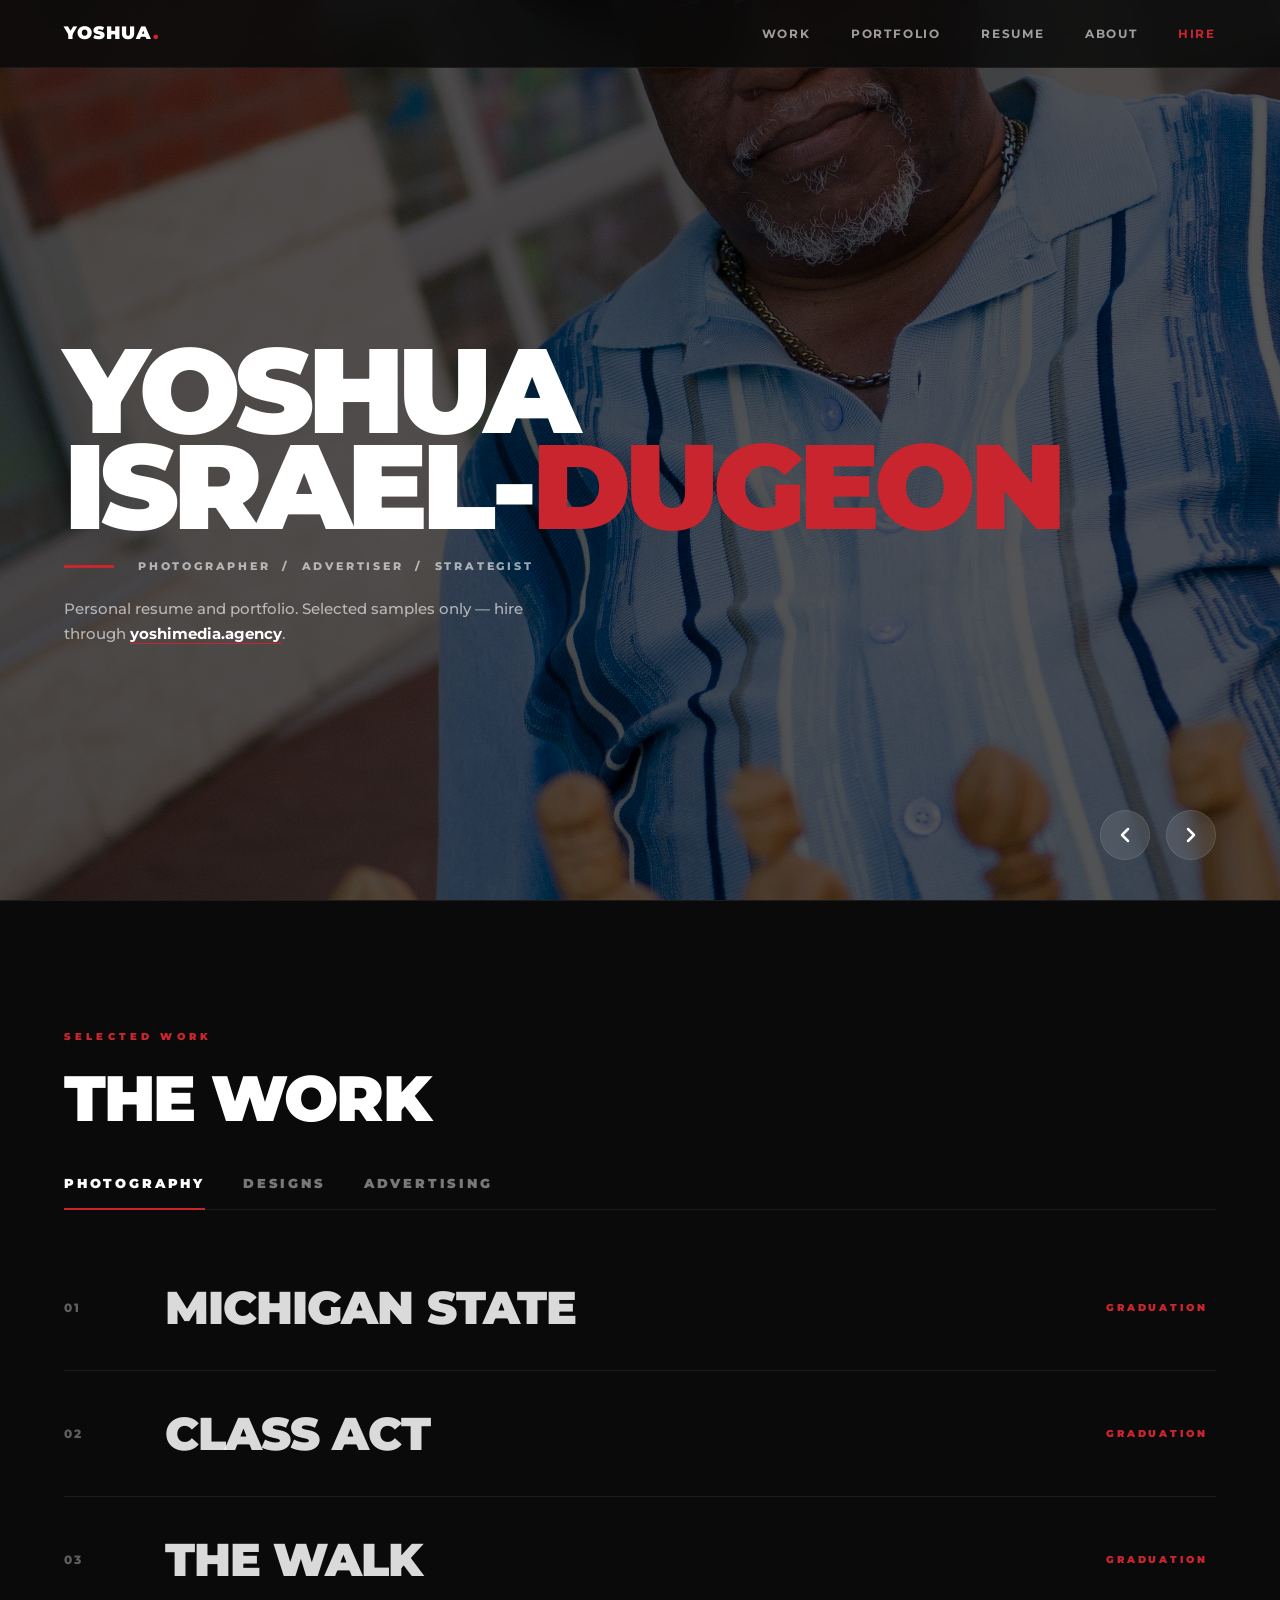
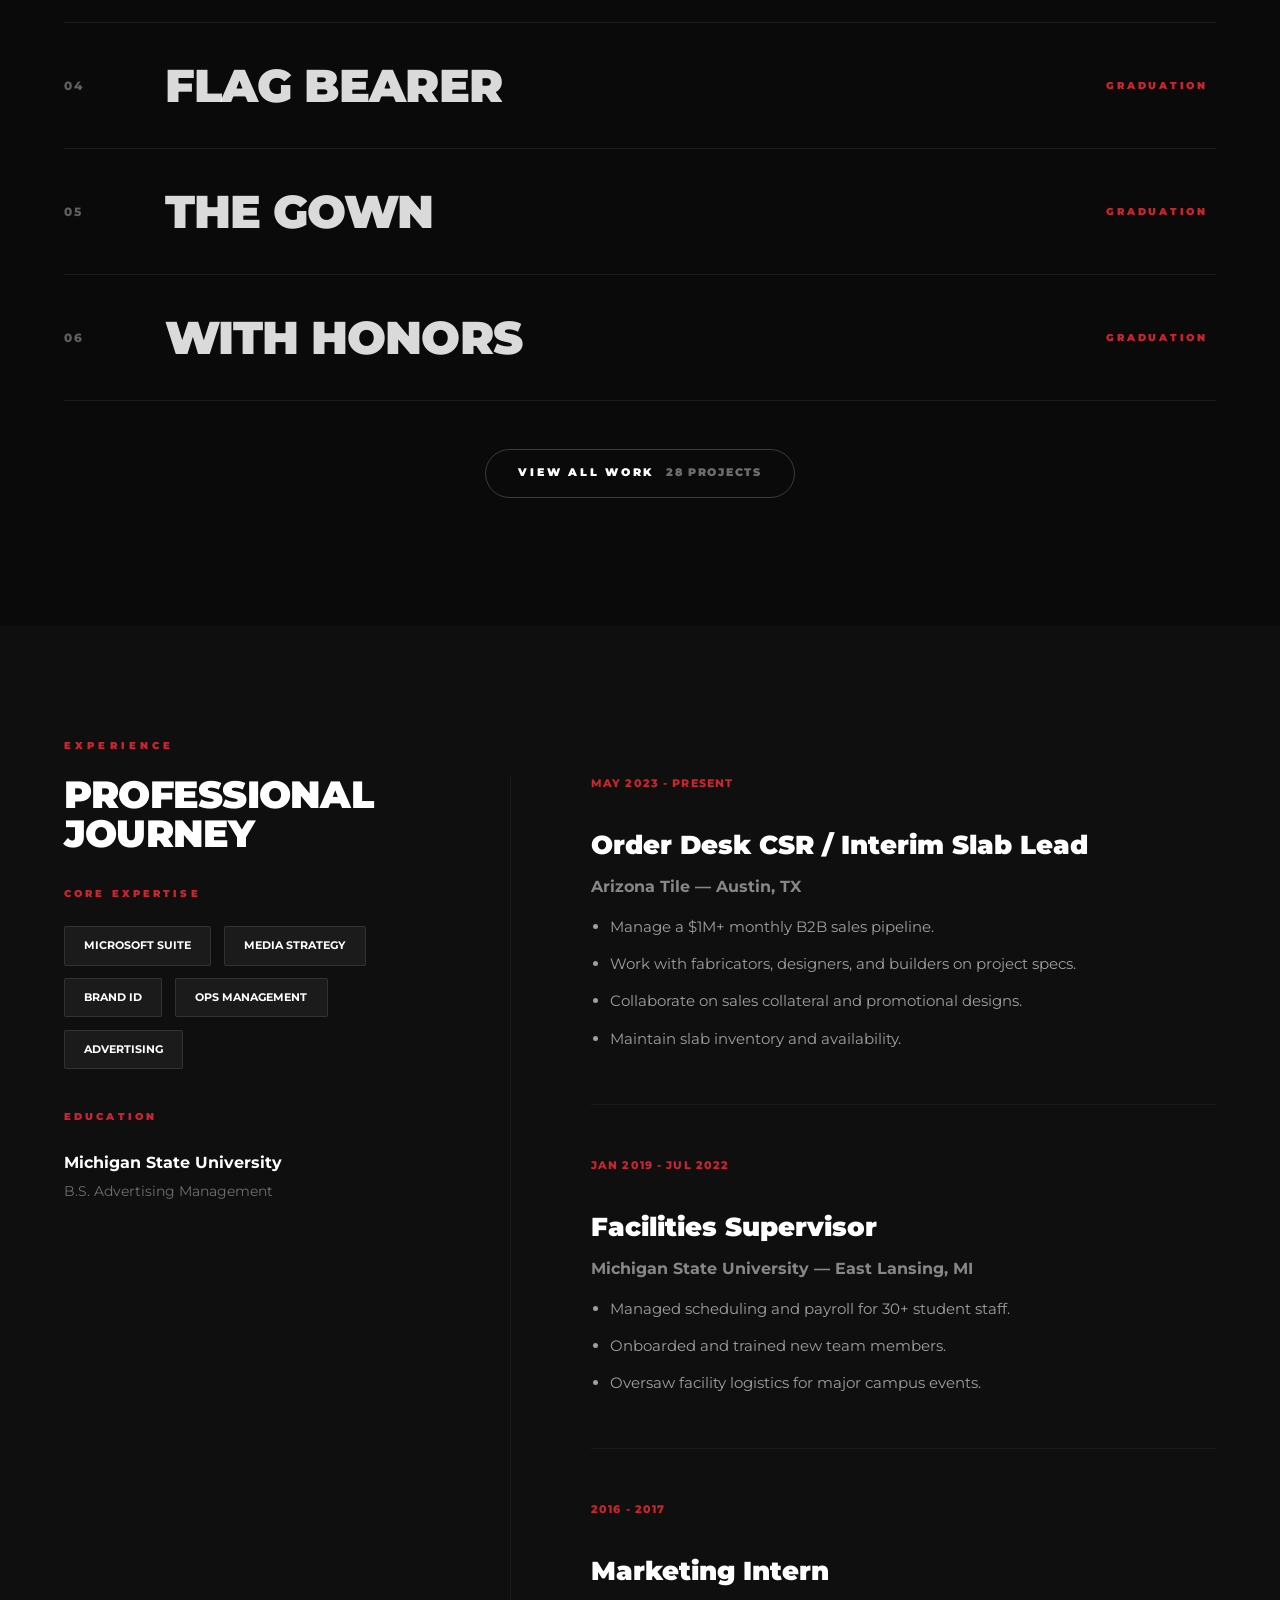
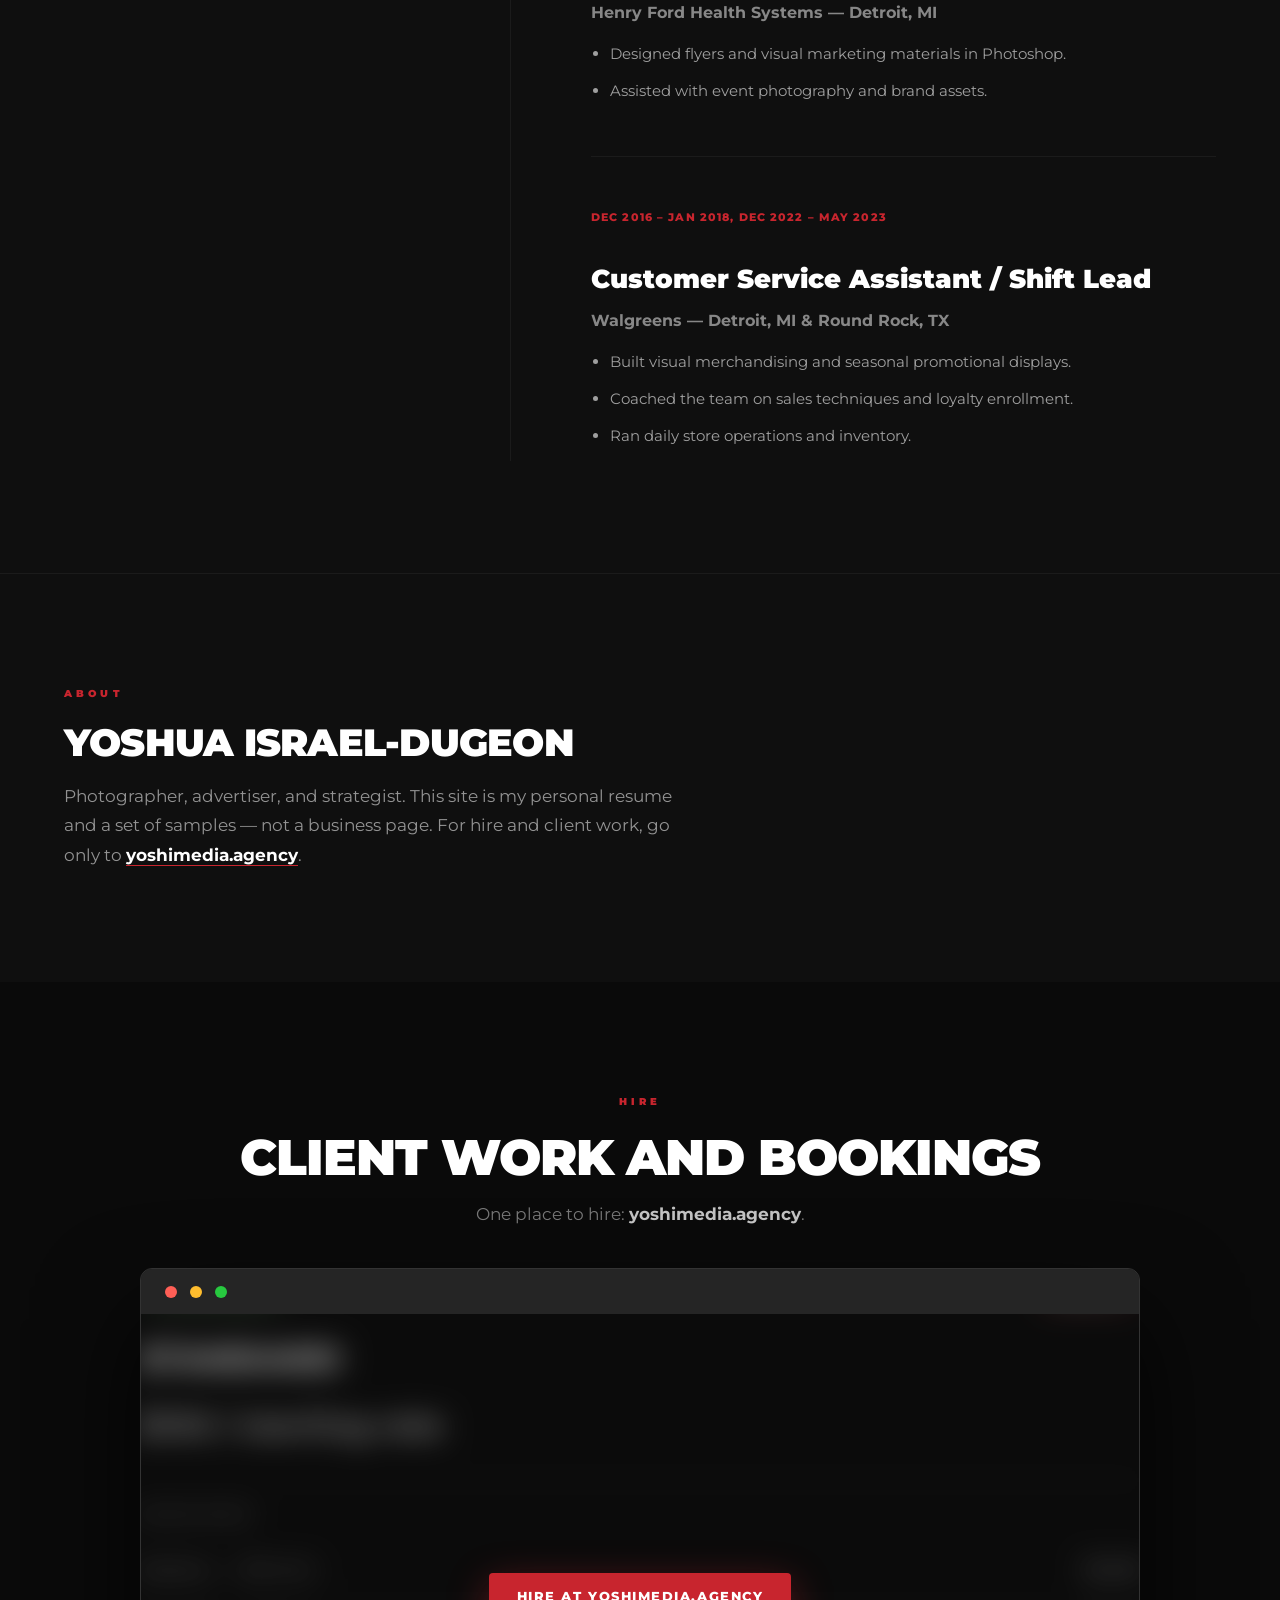
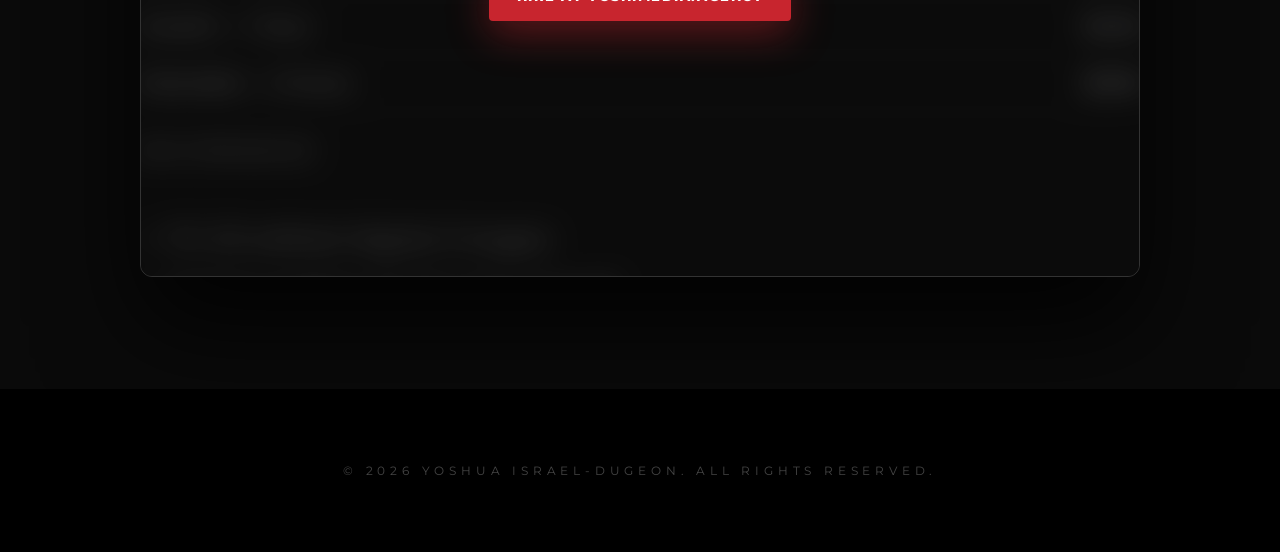
==== commit 76825961: "Add Designs category (Logos, Designs and Brochures) beside Photography Co-authored-by: yoshuaamikam " ====
--- a/index.html
+++ b/index.html
@@ -15,7 +15,7 @@
     <link href="https://fonts.googleapis.com/css2?family=Montserrat:wght@300;400;500;600;700;800;900&display=swap"
         rel="stylesheet">
     <link rel="stylesheet" href="./styles.css?v=f9af12e8">
-    <link rel="stylesheet" href="./portfolio.css?v=49f4c040">
+    <link rel="stylesheet" href="./portfolio.css?v=e3202b46">
 
 </head>
 
@@ -65,6 +65,7 @@
             </div>
             <div class="sw-tabs" role="tablist" aria-label="Work category">
                 <button type="button" class="sw-tab is-on" data-sw-tab="photography" role="tab" aria-selected="true">Photography</button>
+                <button type="button" class="sw-tab" data-sw-tab="designs" role="tab" aria-selected="false">Designs</button>
                 <button type="button" class="sw-tab" data-sw-tab="advertising" role="tab" aria-selected="false">Advertising</button>
             </div>
             <div id="swRows" class="sw-rows"></div>
@@ -222,7 +223,7 @@
         <button type="button" class="sw-lightbox-close" id="swLightboxClose" aria-label="Close full-screen photo">&#10005;</button>
     </div>
 
-    <script src="./portfolio.js?v=24ef848f"></script>
+    <script src="./portfolio.js?v=f72dd0b2"></script>
     <script>
         document.getElementById('year').textContent = new Date().getFullYear();
 
--- a/portfolio.css
+++ b/portfolio.css
@@ -774,6 +774,13 @@
 }
 .ph-heading{display:flex;justify-content:space-between;align-items:center;font-size:11px;letter-spacing:3px;text-transform:uppercase;margin:0 0 24px;color:#fff}
 .ph-heading span{color:#999;font-size:9px}
+.ph-sr{position:absolute;width:1px;height:1px;overflow:hidden;clip-path:inset(50%);white-space:nowrap}
+.ph-groups{display:flex;flex-wrap:wrap;gap:6px 28px}
+.ph-group{background:none;border:0;border-bottom:2px solid transparent;padding:0 0 6px;cursor:pointer;font:inherit;font-weight:900;letter-spacing:inherit;text-transform:uppercase;color:#777;transition:color .3s ease,border-color .3s ease}
+.ph-group:hover{color:#bbb}
+.ph-group.is-on{color:#fff;border-bottom-color:#c8252e}
+.ph-group:focus-visible{outline:2px solid #c8252e;outline-offset:3px}
+@media(max-width:600px){.ph-group{min-height:44px;padding-bottom:0}}
 #photoHero{margin-bottom:48px}
 #photoHero [hidden]{display:none!important}
 .ph-stage{position:relative;isolation:isolate;height:clamp(360px,65vh,680px);overflow:hidden;background:#151515;touch-action:pan-y;perspective:1100px;cursor:pointer}
@@ -799,8 +806,9 @@
 .ph-gallery-title{font-size:14px;letter-spacing:1px;font-weight:600}
 .ph-status{position:absolute;width:1px;height:1px;overflow:hidden;clip-path:inset(50%)}
 @media(max-width:600px) {
-    #pfFilters{flex-wrap:nowrap;gap:16px;margin:12px 0 16px}
-    #pfFilters .sw-filter{font-size:9px;letter-spacing:1px;min-height:44px}
+    #pfFilters,#pfDesignFilters{flex-wrap:nowrap;gap:16px;margin:12px 0 16px}
+    #pfDesignFilters{flex-wrap:wrap;gap:0 16px}
+    #pfFilters .sw-filter,#pfDesignFilters .sw-filter{font-size:9px;letter-spacing:1px;min-height:44px}
     .ph-stage{height:480px;height:60svh;min-height:330px;max-height:560px}
     .ph-meta{left:10px;bottom:12px;font-size:9px;gap:10px}
     .ph-heading span{display:none}
@@ -1047,3 +1055,32 @@
     border-radius: 2px;
     pointer-events: none;
 }
+
+/* Designs: artwork is shown whole (object-fit: contain), never cropped to a tile or row. */
+.sw-row-photo.is-contain > div {
+    box-sizing: border-box;
+    padding: 16px;
+    background-size: contain;
+    background-origin: content-box;
+    background-repeat: no-repeat;
+}
+.sw-row-photo.is-contain::after {
+    display: none;
+}
+.sw-tile.is-contain img {
+    box-sizing: border-box;
+    padding: 6px 6px 34px;
+    object-fit: contain;
+}
+.sw-tile.is-contain:hover img {
+    transform: none;
+}
+.pf-thumb-m.is-contain img {
+    object-fit: contain;
+}
+.sw-lightbox .sw-lightbox-thumb.is-contain img {
+    object-fit: contain;
+}
+#pfDesignFilters .sw-filter {
+    max-width: 100%;
+}
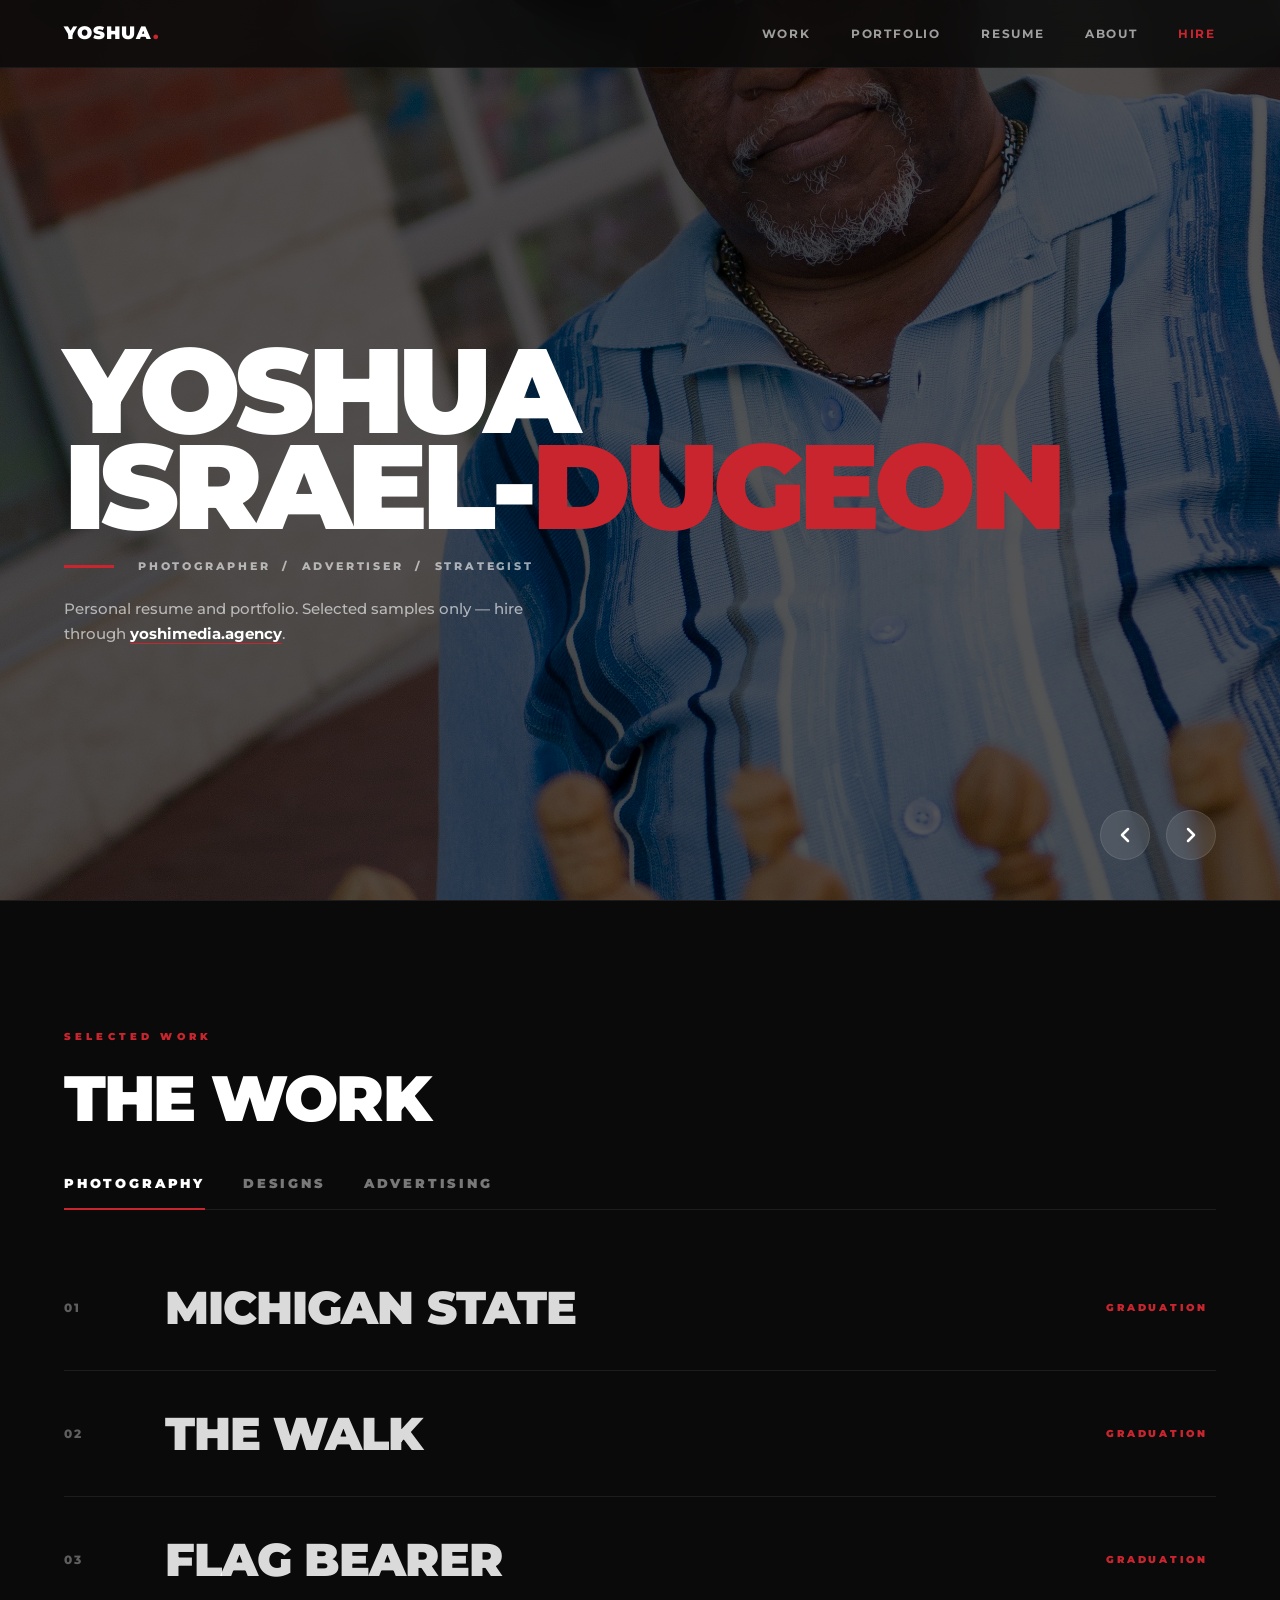
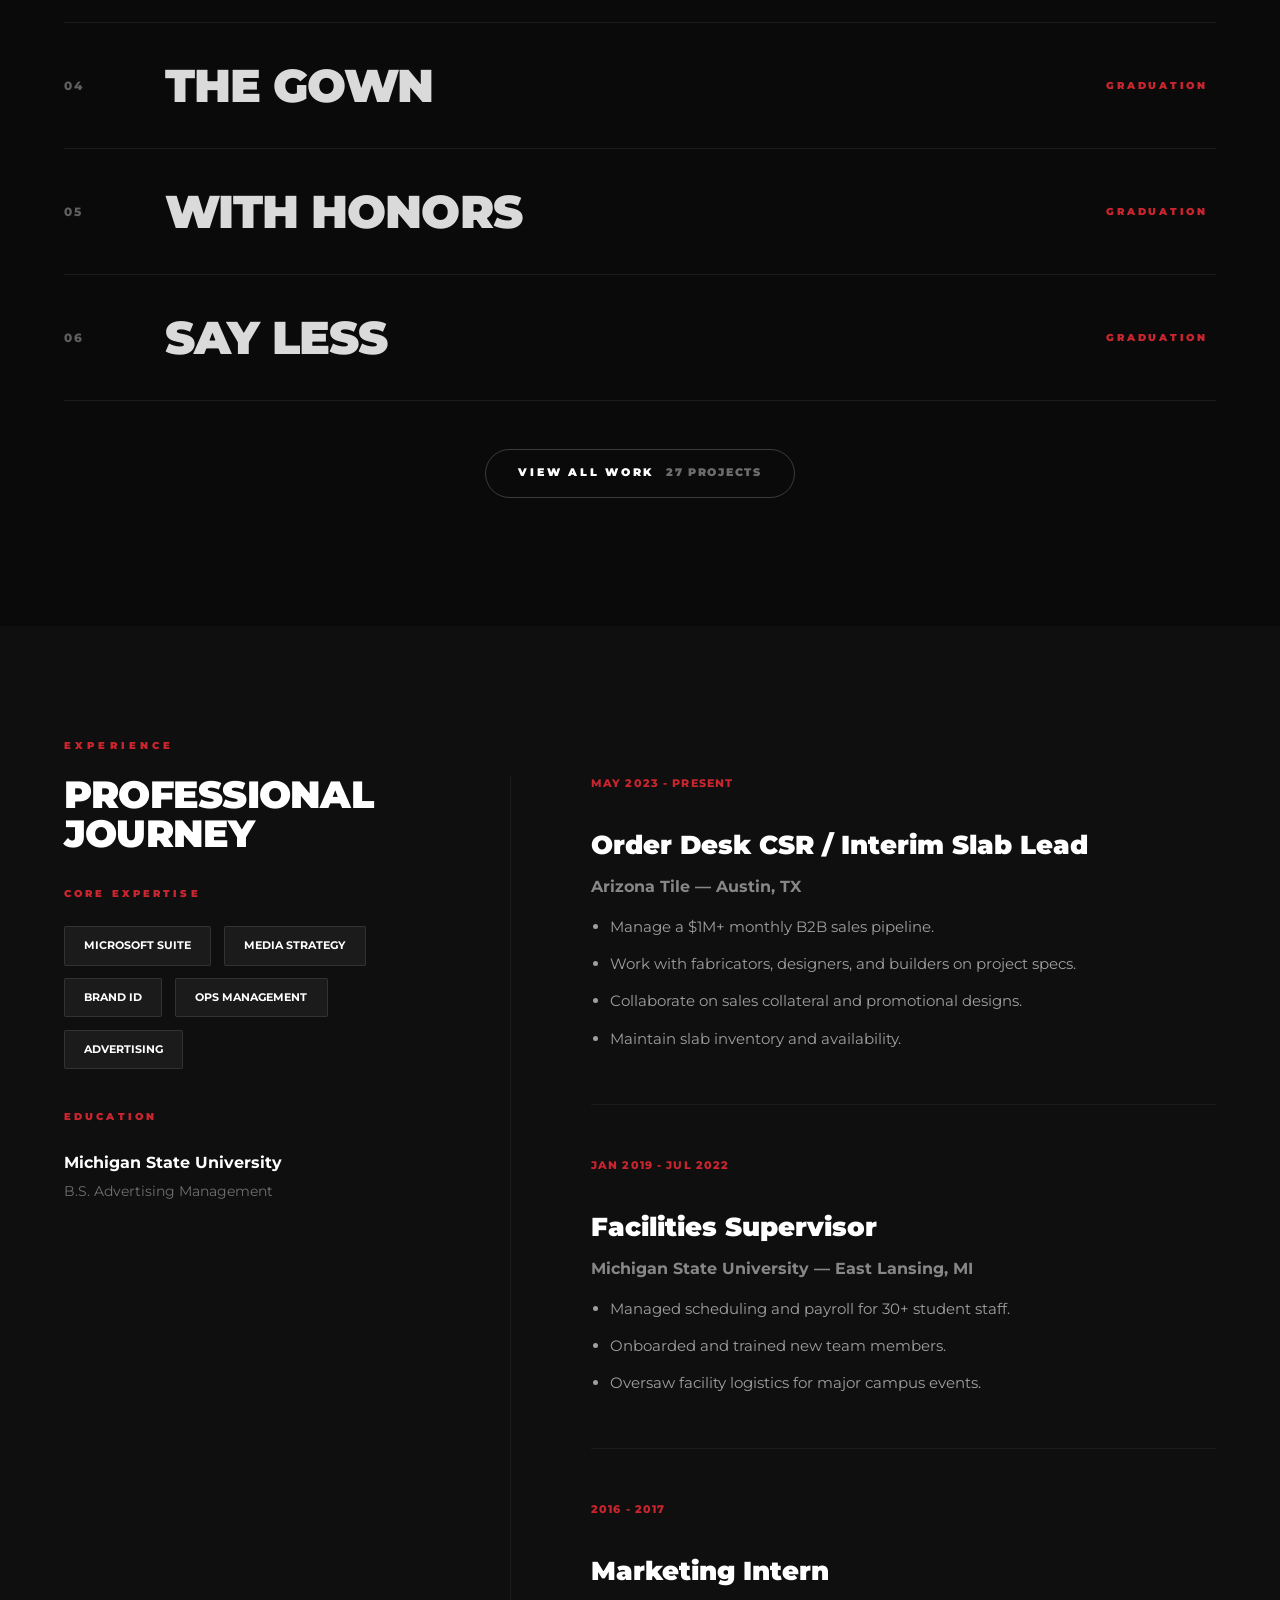
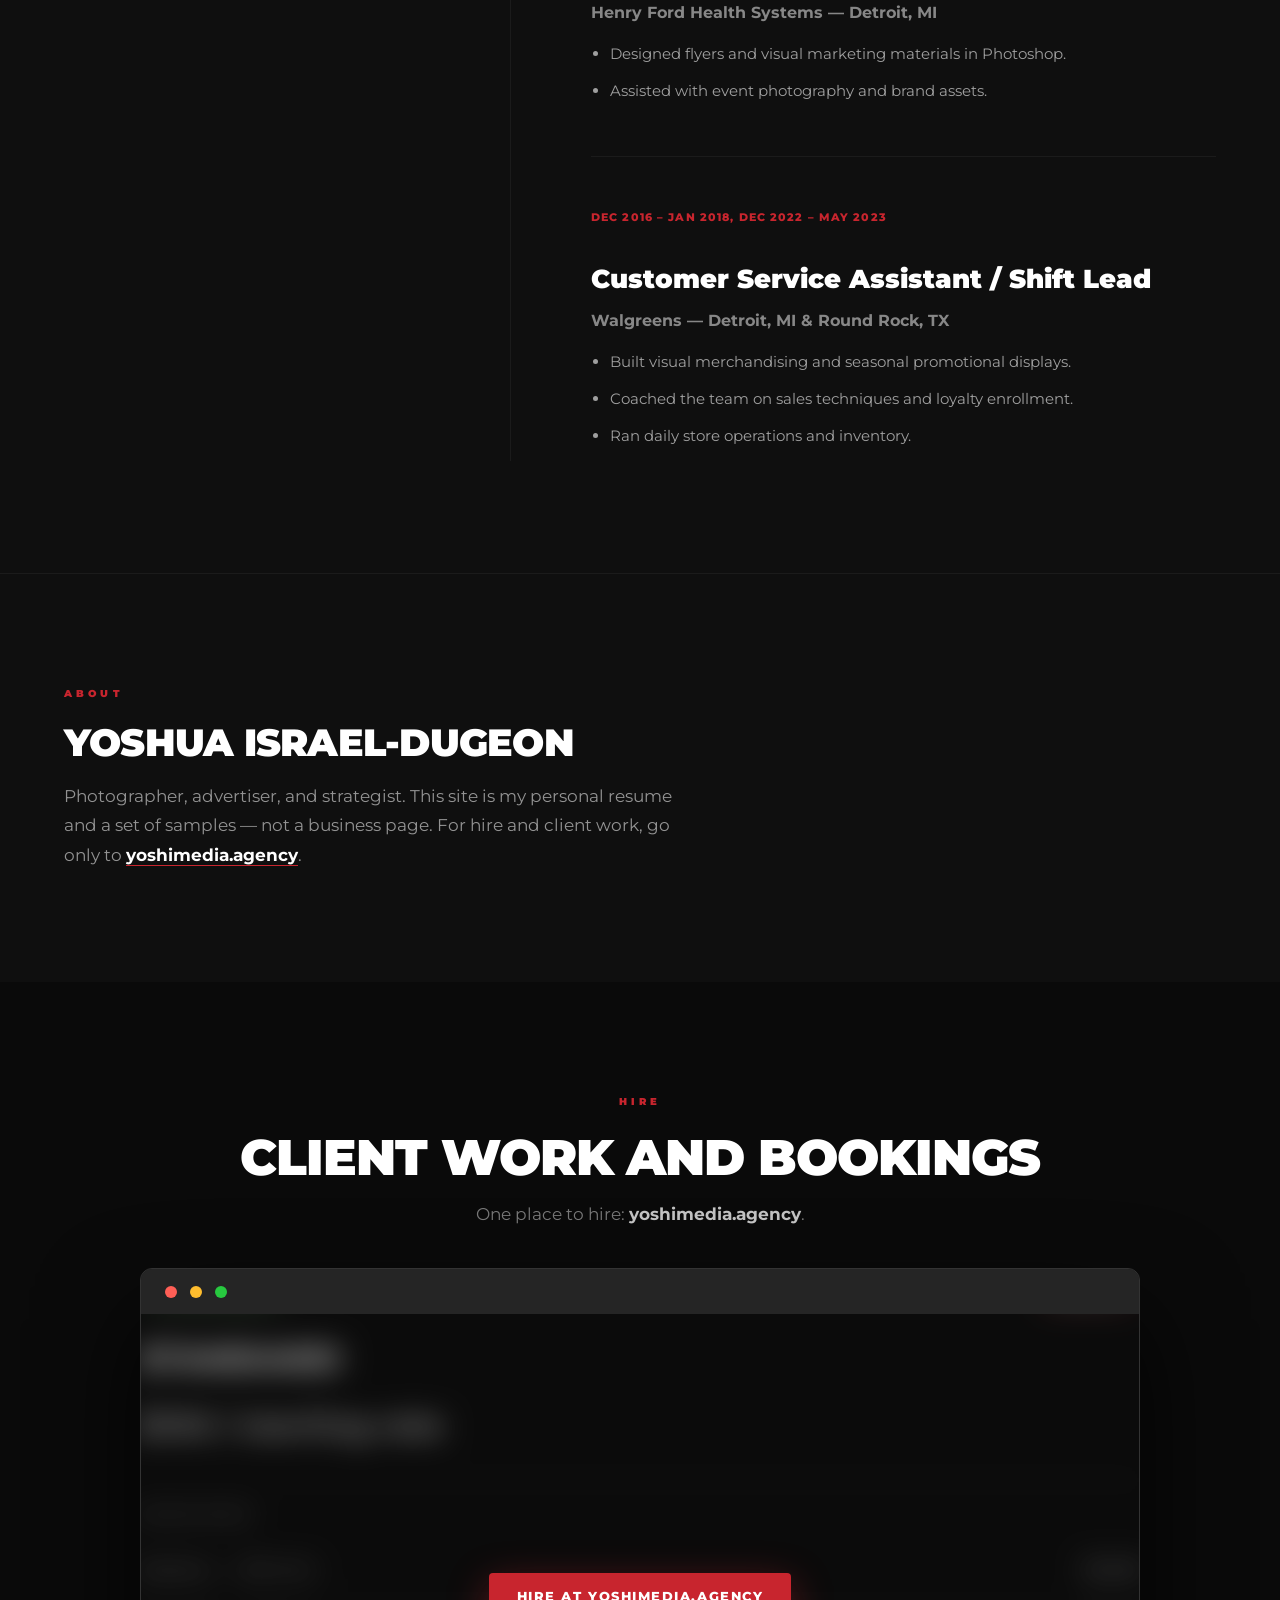
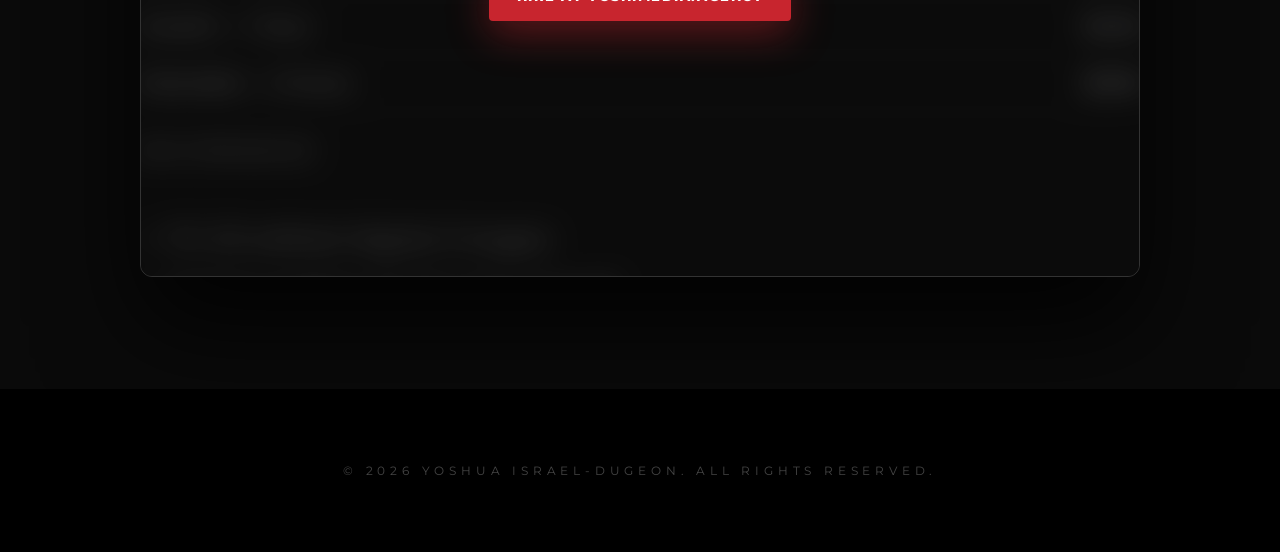
==== commit 6eb11b26: "Remove Class Act graduation photo (IMG_0139) from portfolio and shoot group" ====
--- a/index.html
+++ b/index.html
@@ -223,7 +223,7 @@
         <button type="button" class="sw-lightbox-close" id="swLightboxClose" aria-label="Close full-screen photo">&#10005;</button>
     </div>
 
-    <script src="./portfolio.js?v=f72dd0b2"></script>
+    <script src="./portfolio.js?v=4860b0e8"></script>
     <script>
         document.getElementById('year').textContent = new Date().getFullYear();
 
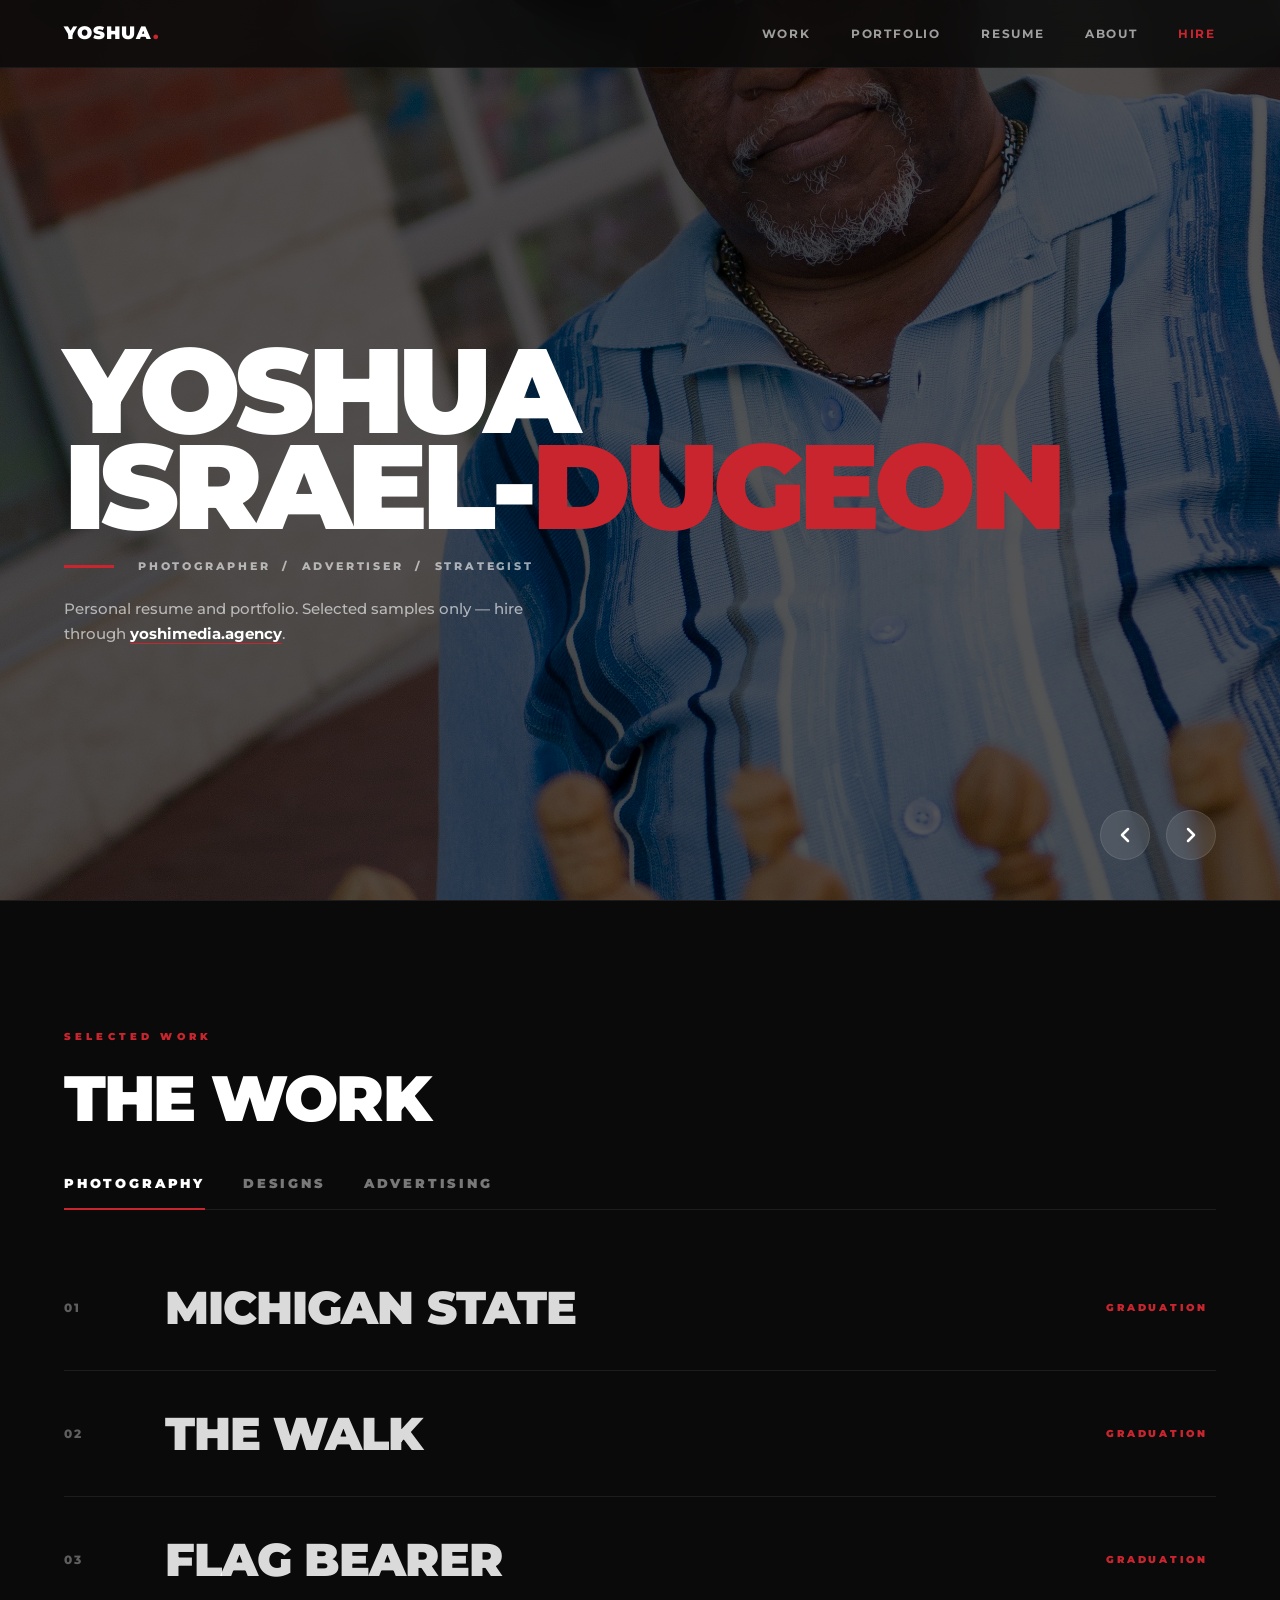
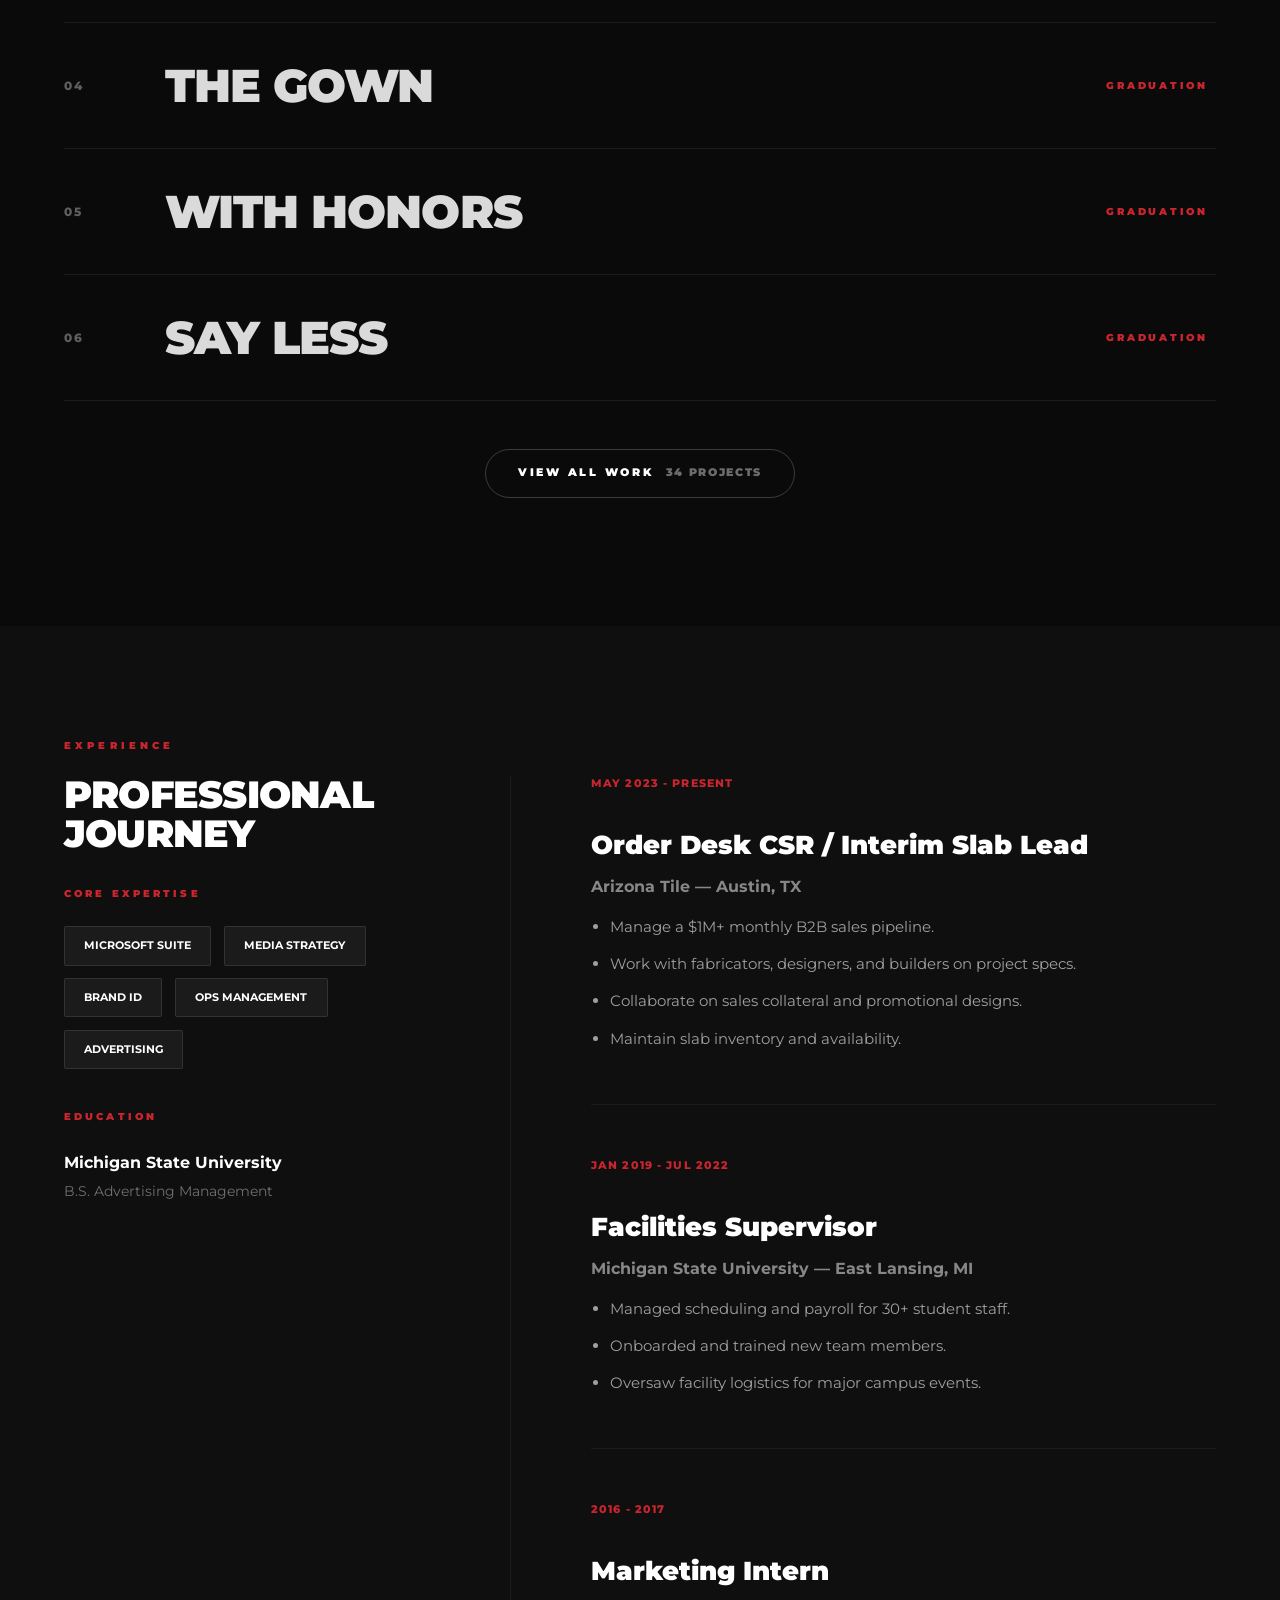
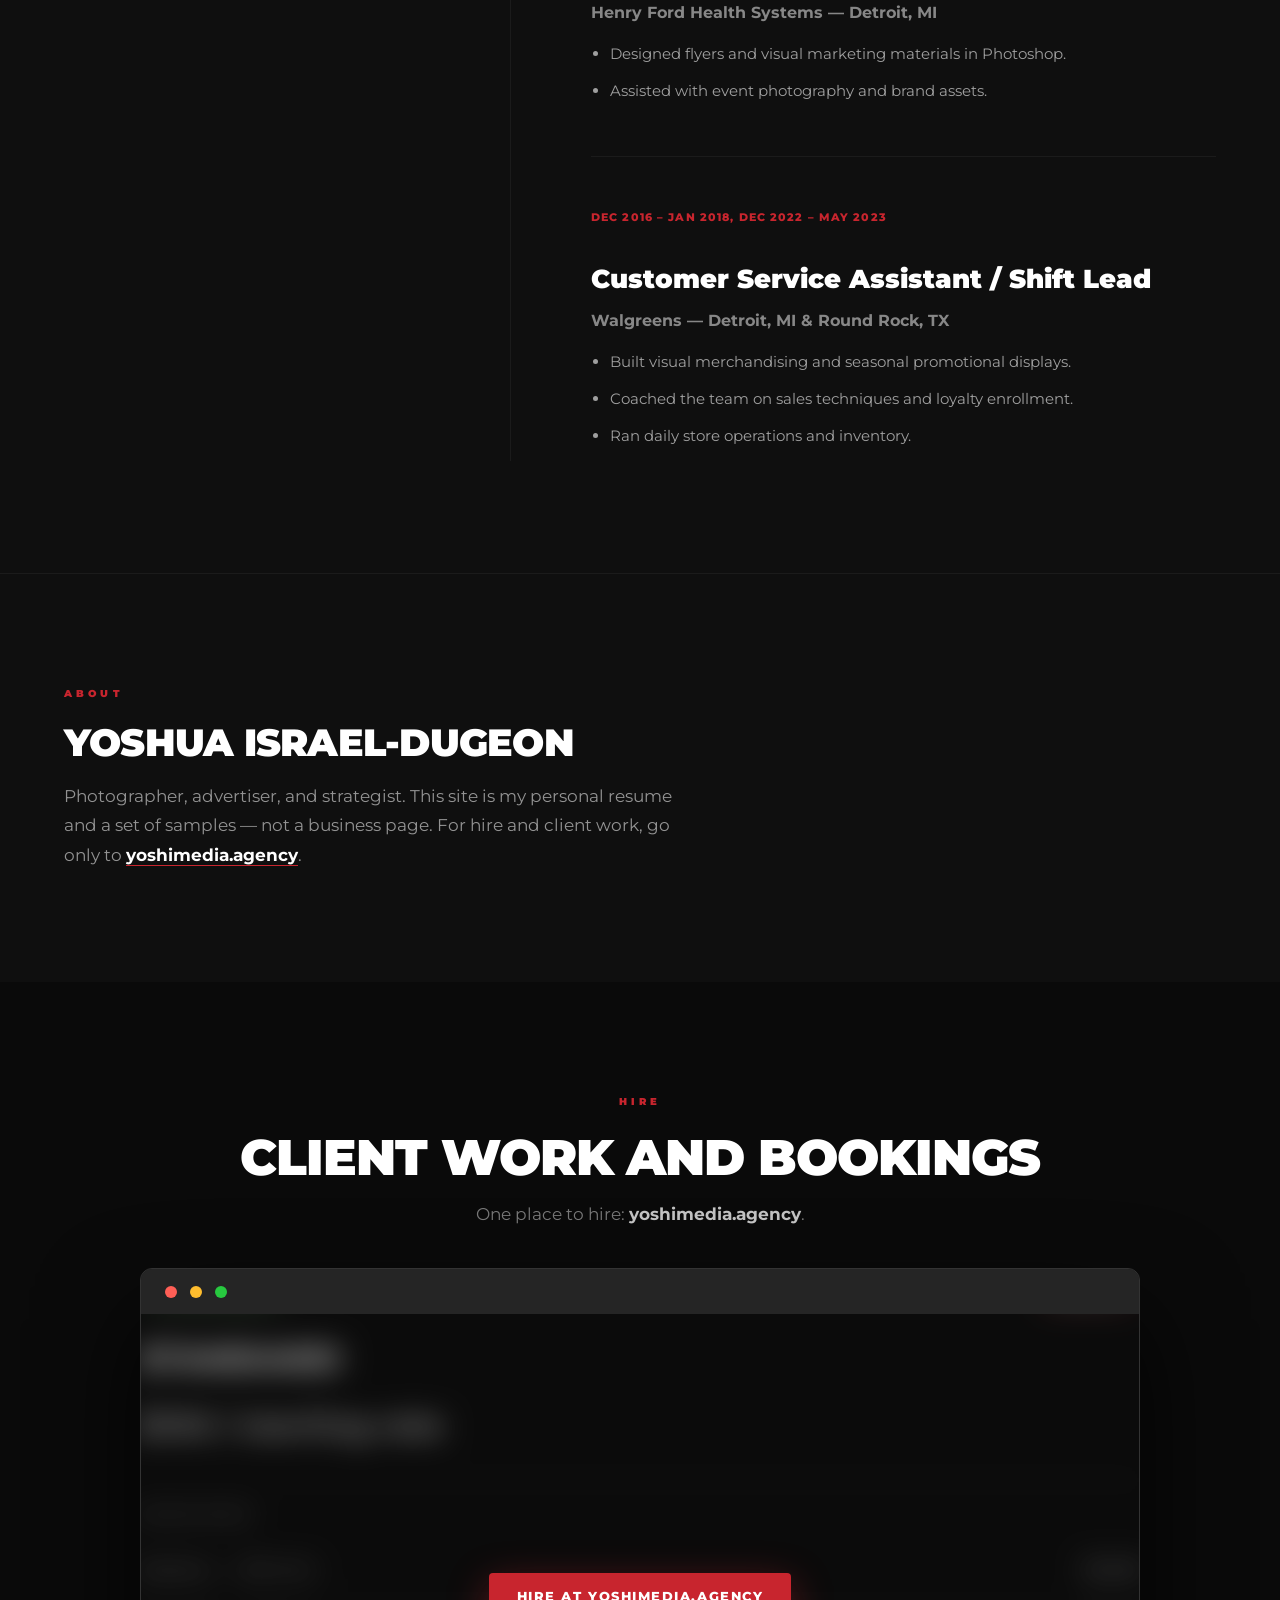
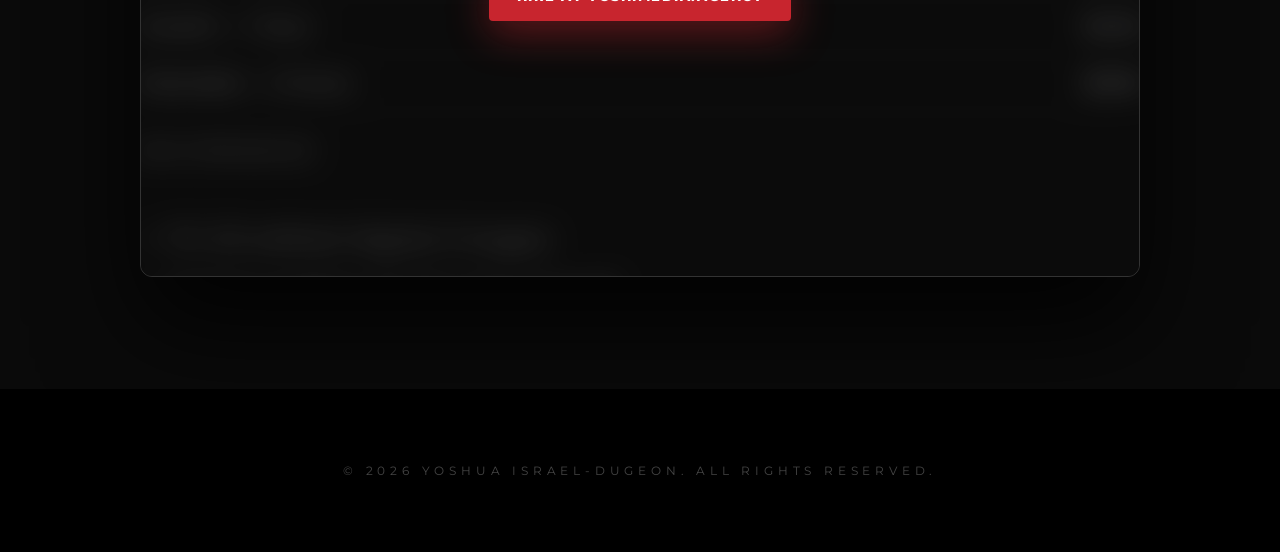
==== commit 986af0f3: "Portfolio: add Wedding category with Averi's Wedding shoot (7 photos)" ====
--- a/index.html
+++ b/index.html
@@ -223,7 +223,7 @@
         <button type="button" class="sw-lightbox-close" id="swLightboxClose" aria-label="Close full-screen photo">&#10005;</button>
     </div>
 
-    <script src="./portfolio.js?v=4860b0e8"></script>
+    <script src="./portfolio.js?v=81e85180"></script>
     <script>
         document.getElementById('year').textContent = new Date().getFullYear();
 
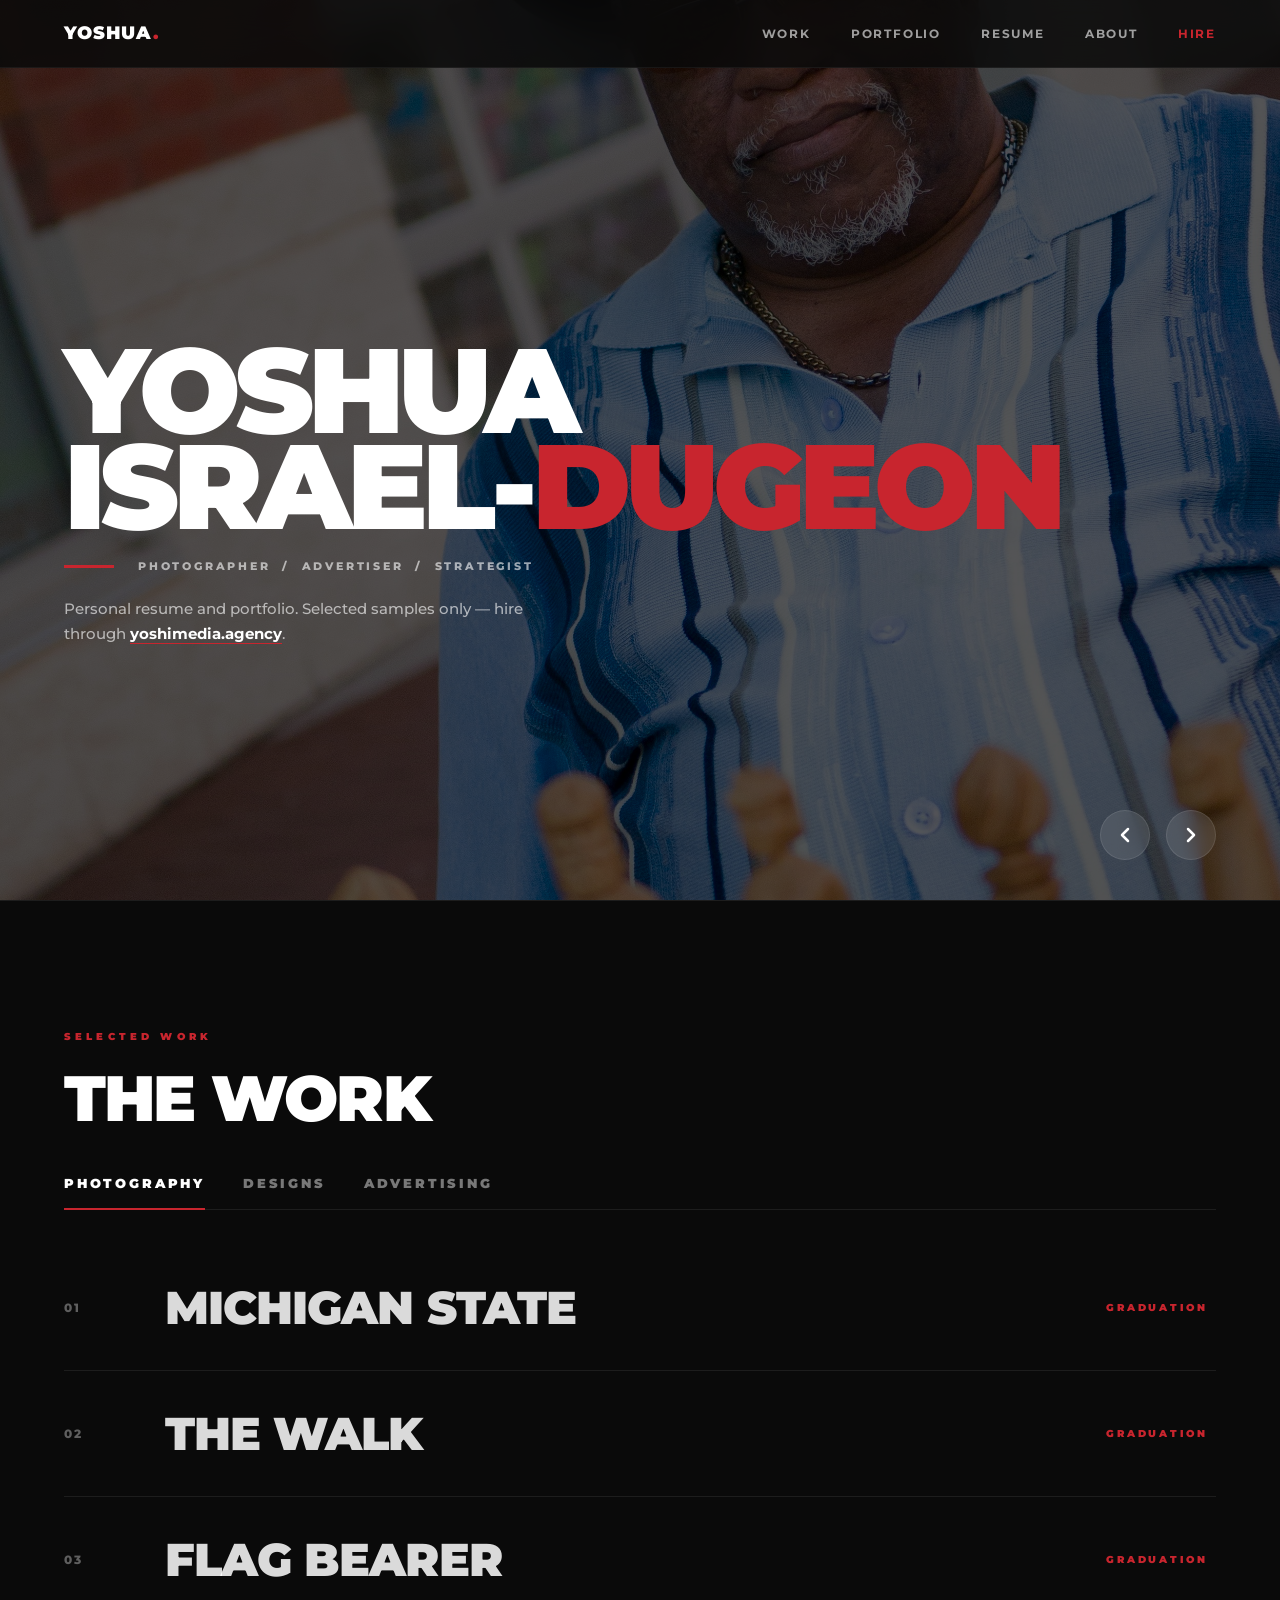
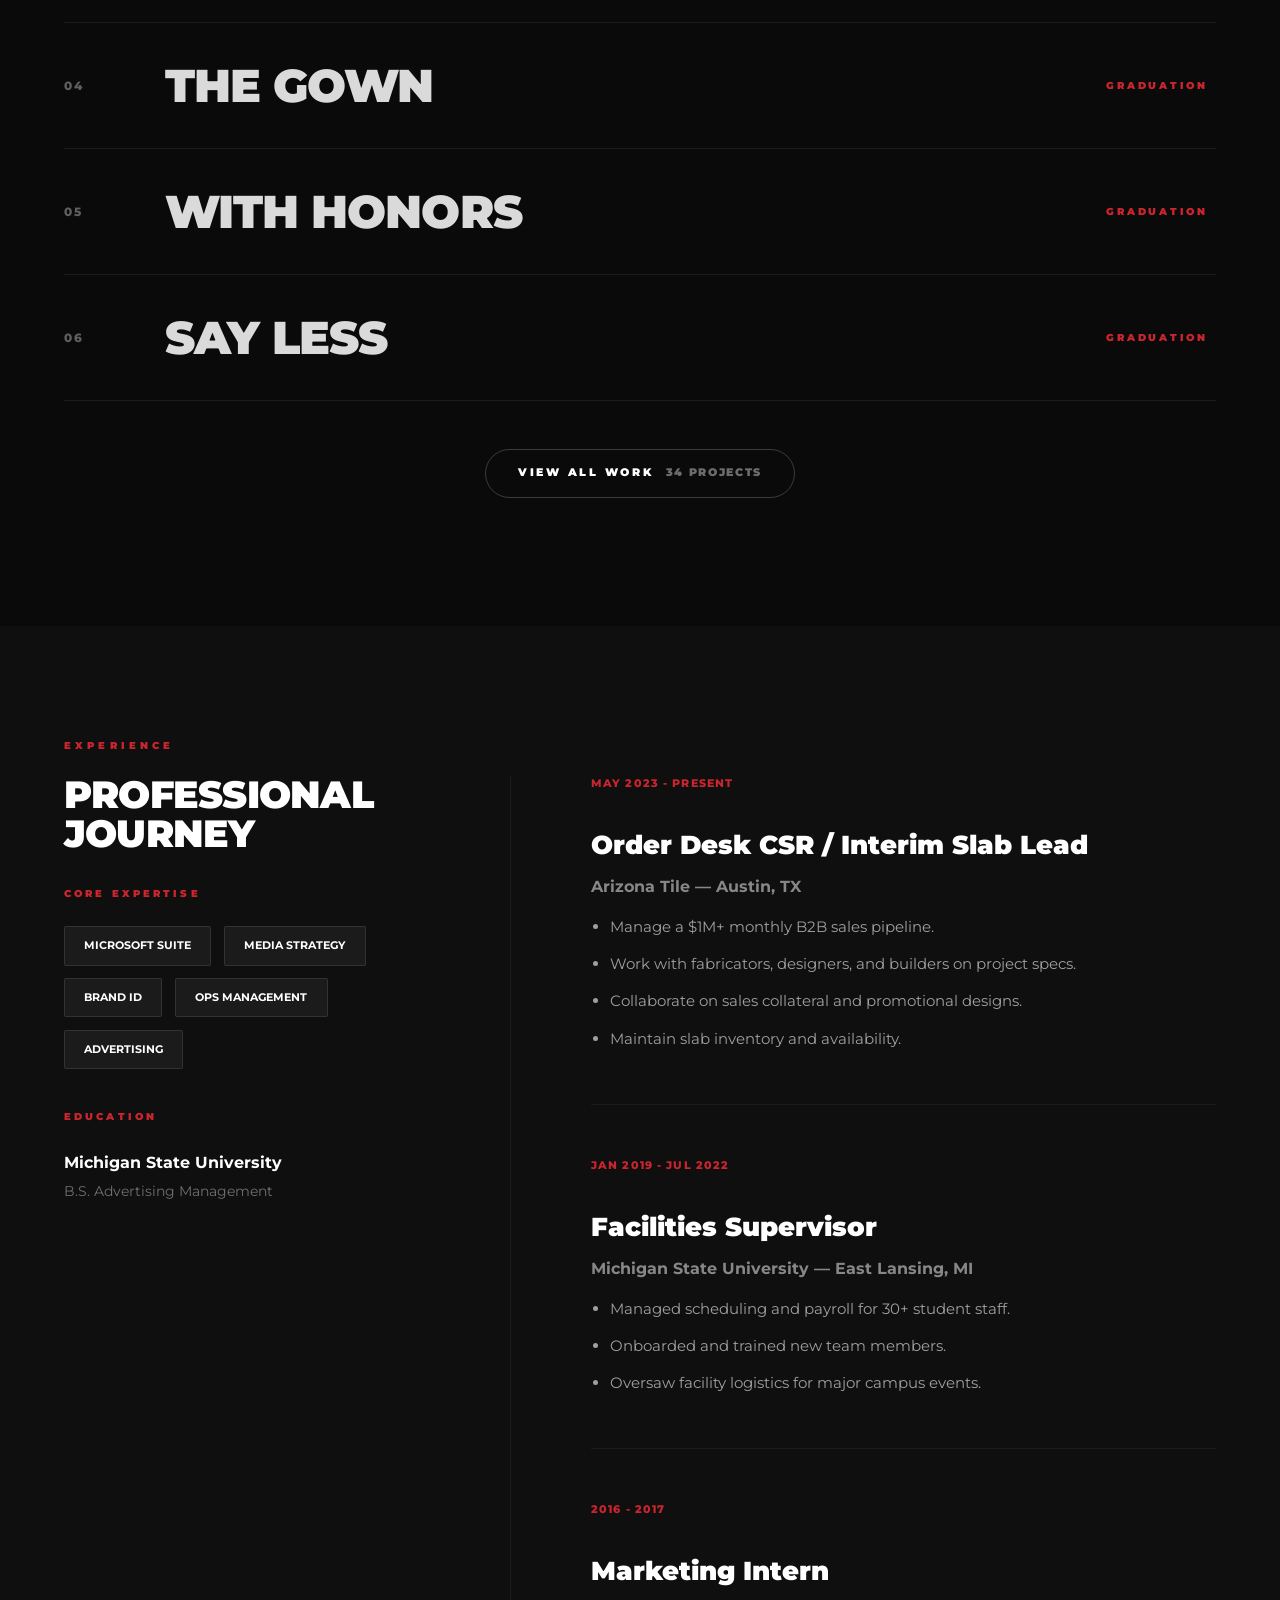
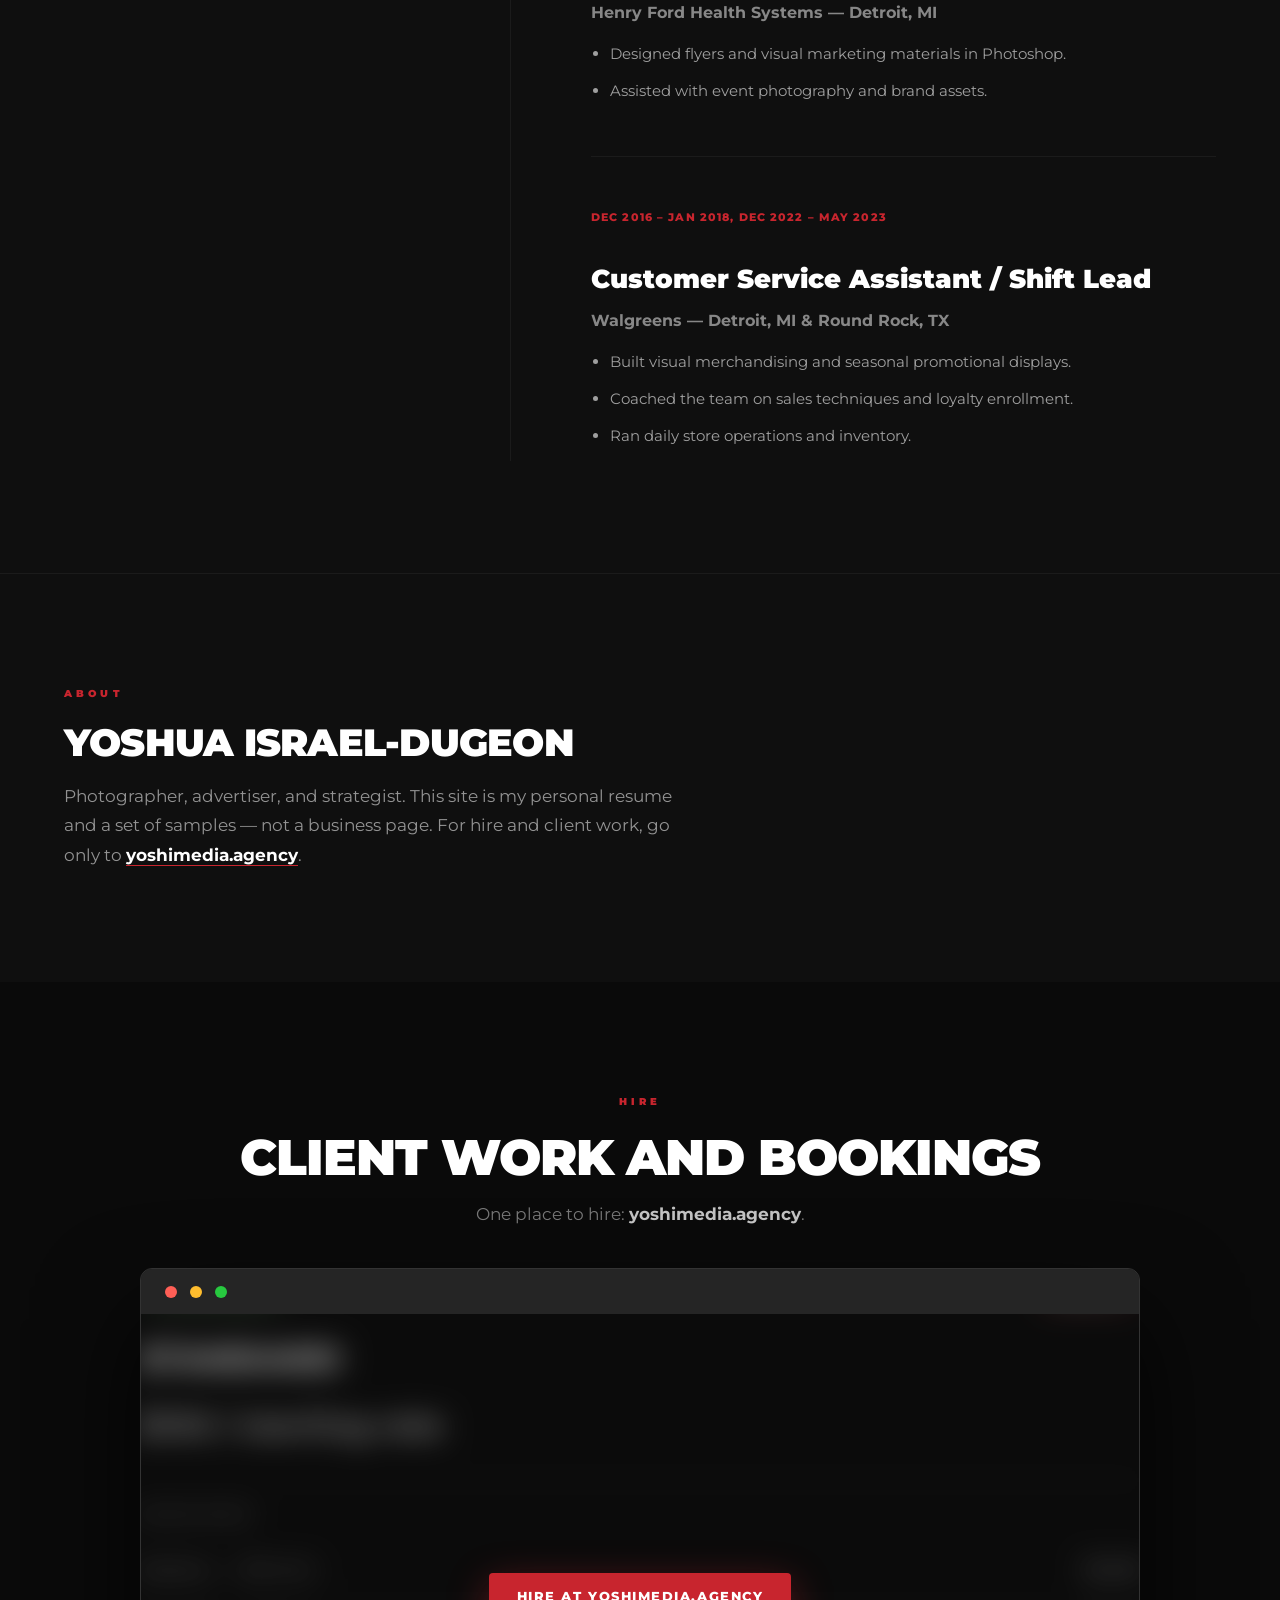
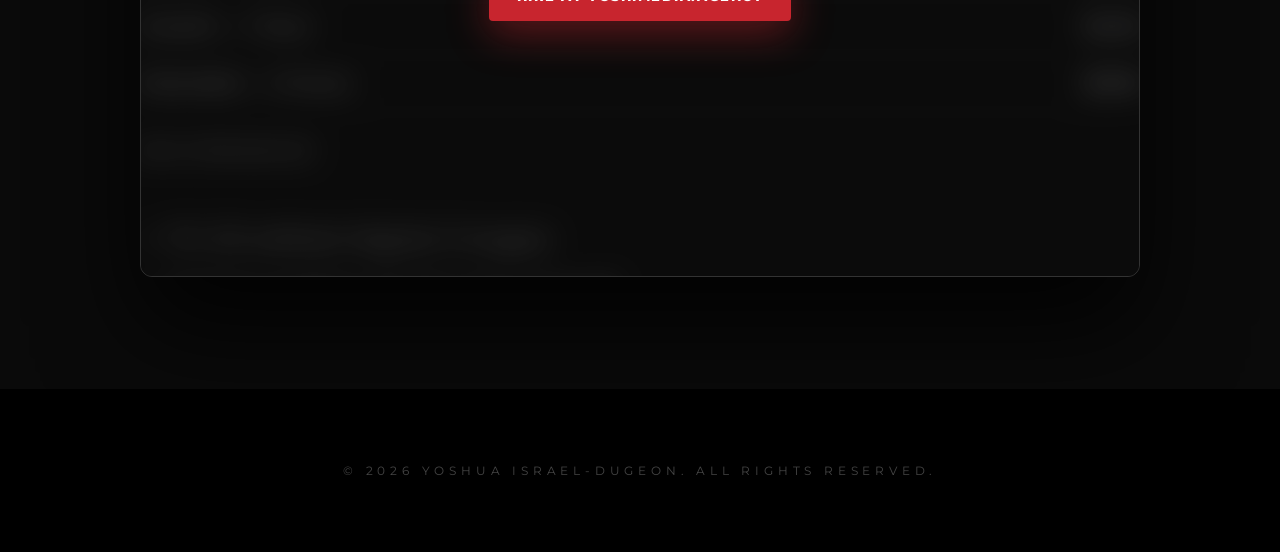
==== commit 247db93e: "Hero: add Averi's Wedding photos 2 and 4 (Wedding hero shows 3)" ====
--- a/index.html
+++ b/index.html
@@ -223,7 +223,7 @@
         <button type="button" class="sw-lightbox-close" id="swLightboxClose" aria-label="Close full-screen photo">&#10005;</button>
     </div>
 
-    <script src="./portfolio.js?v=81e85180"></script>
+    <script src="./portfolio.js?v=1b0c128e"></script>
     <script>
         document.getElementById('year').textContent = new Date().getFullYear();
 
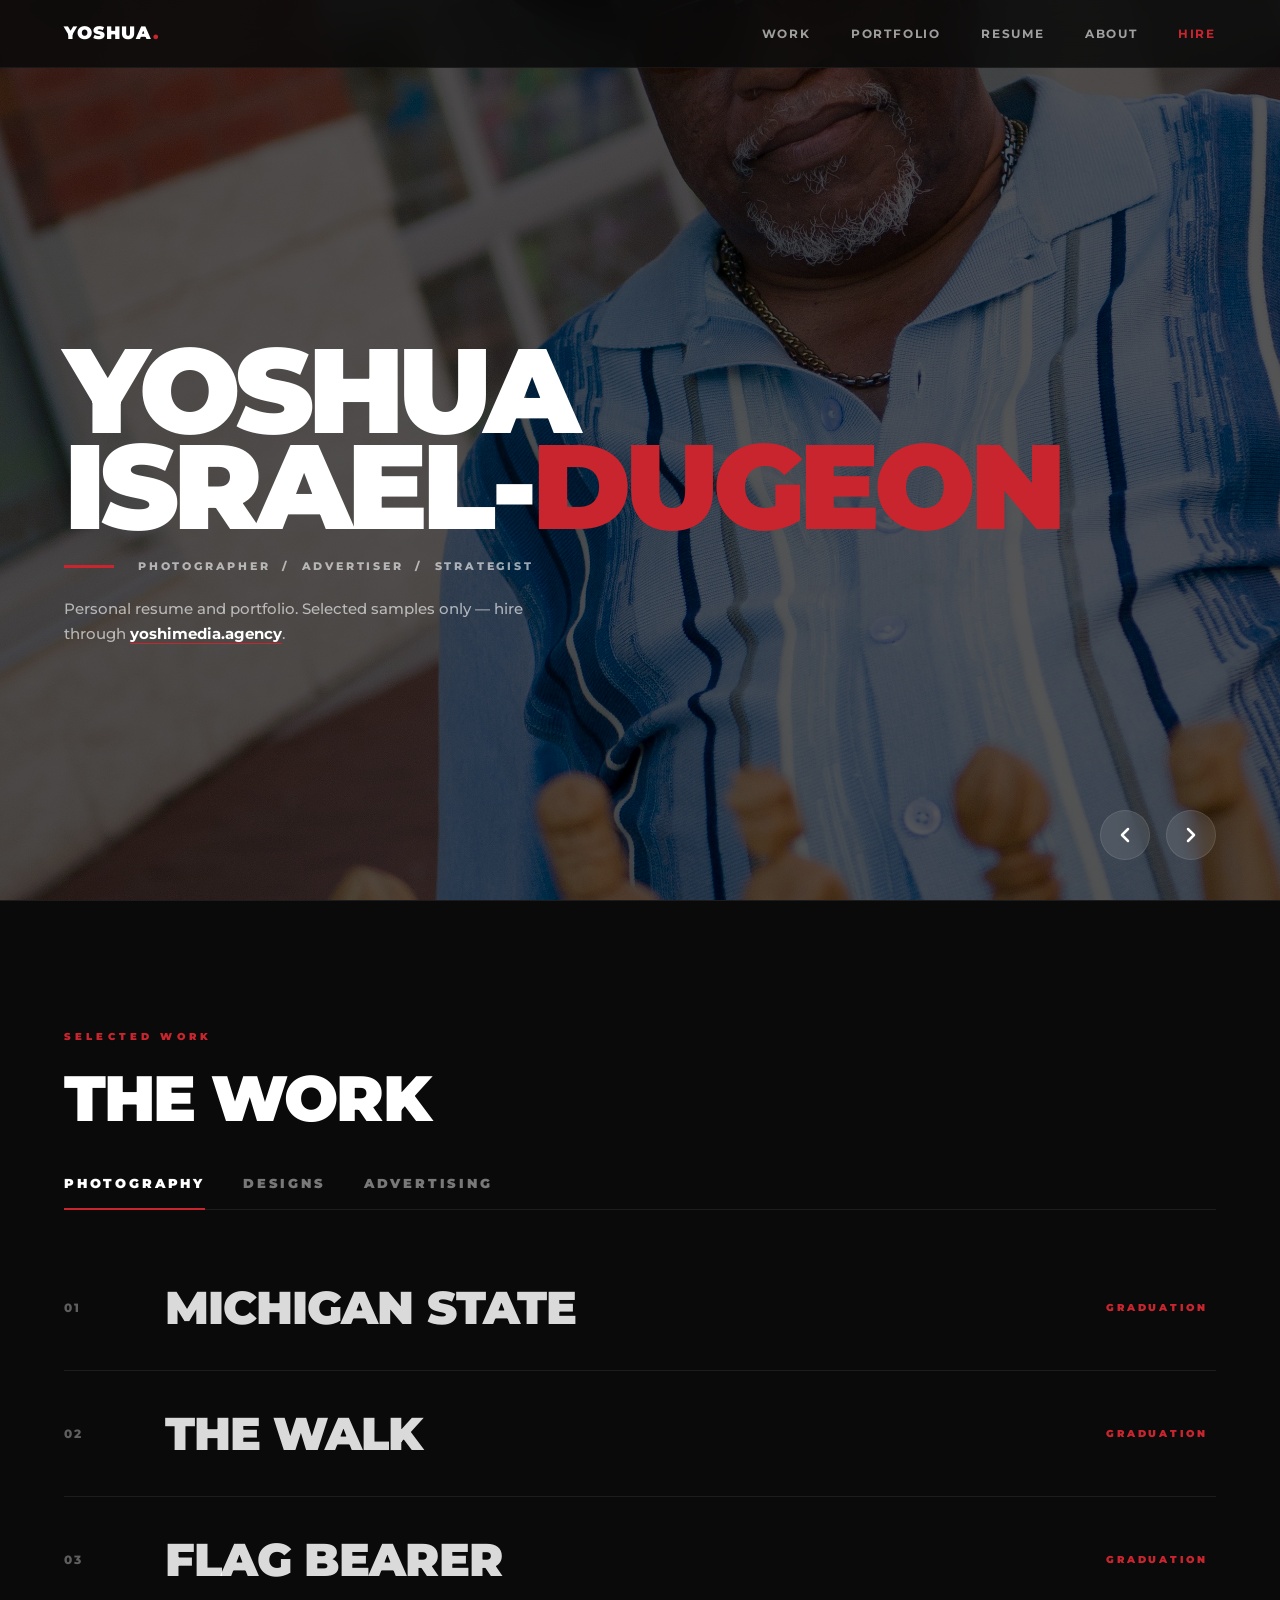
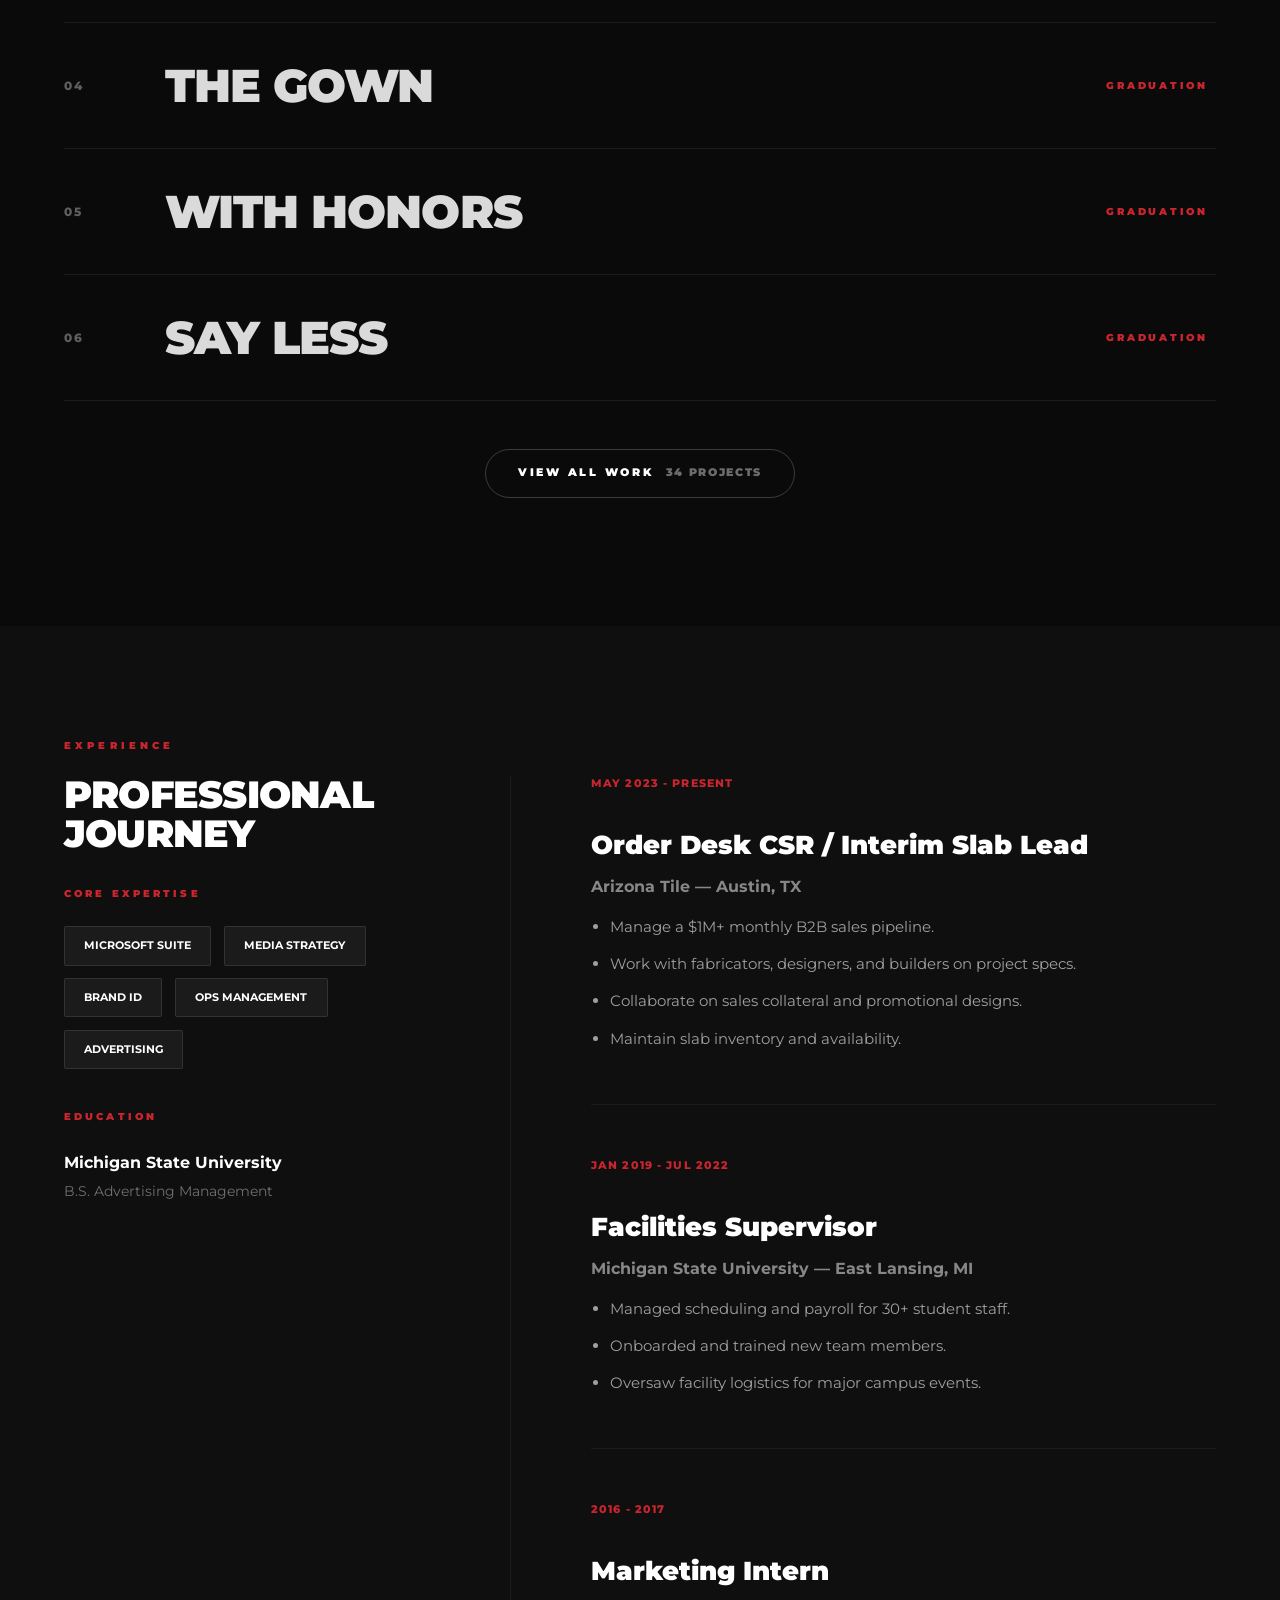
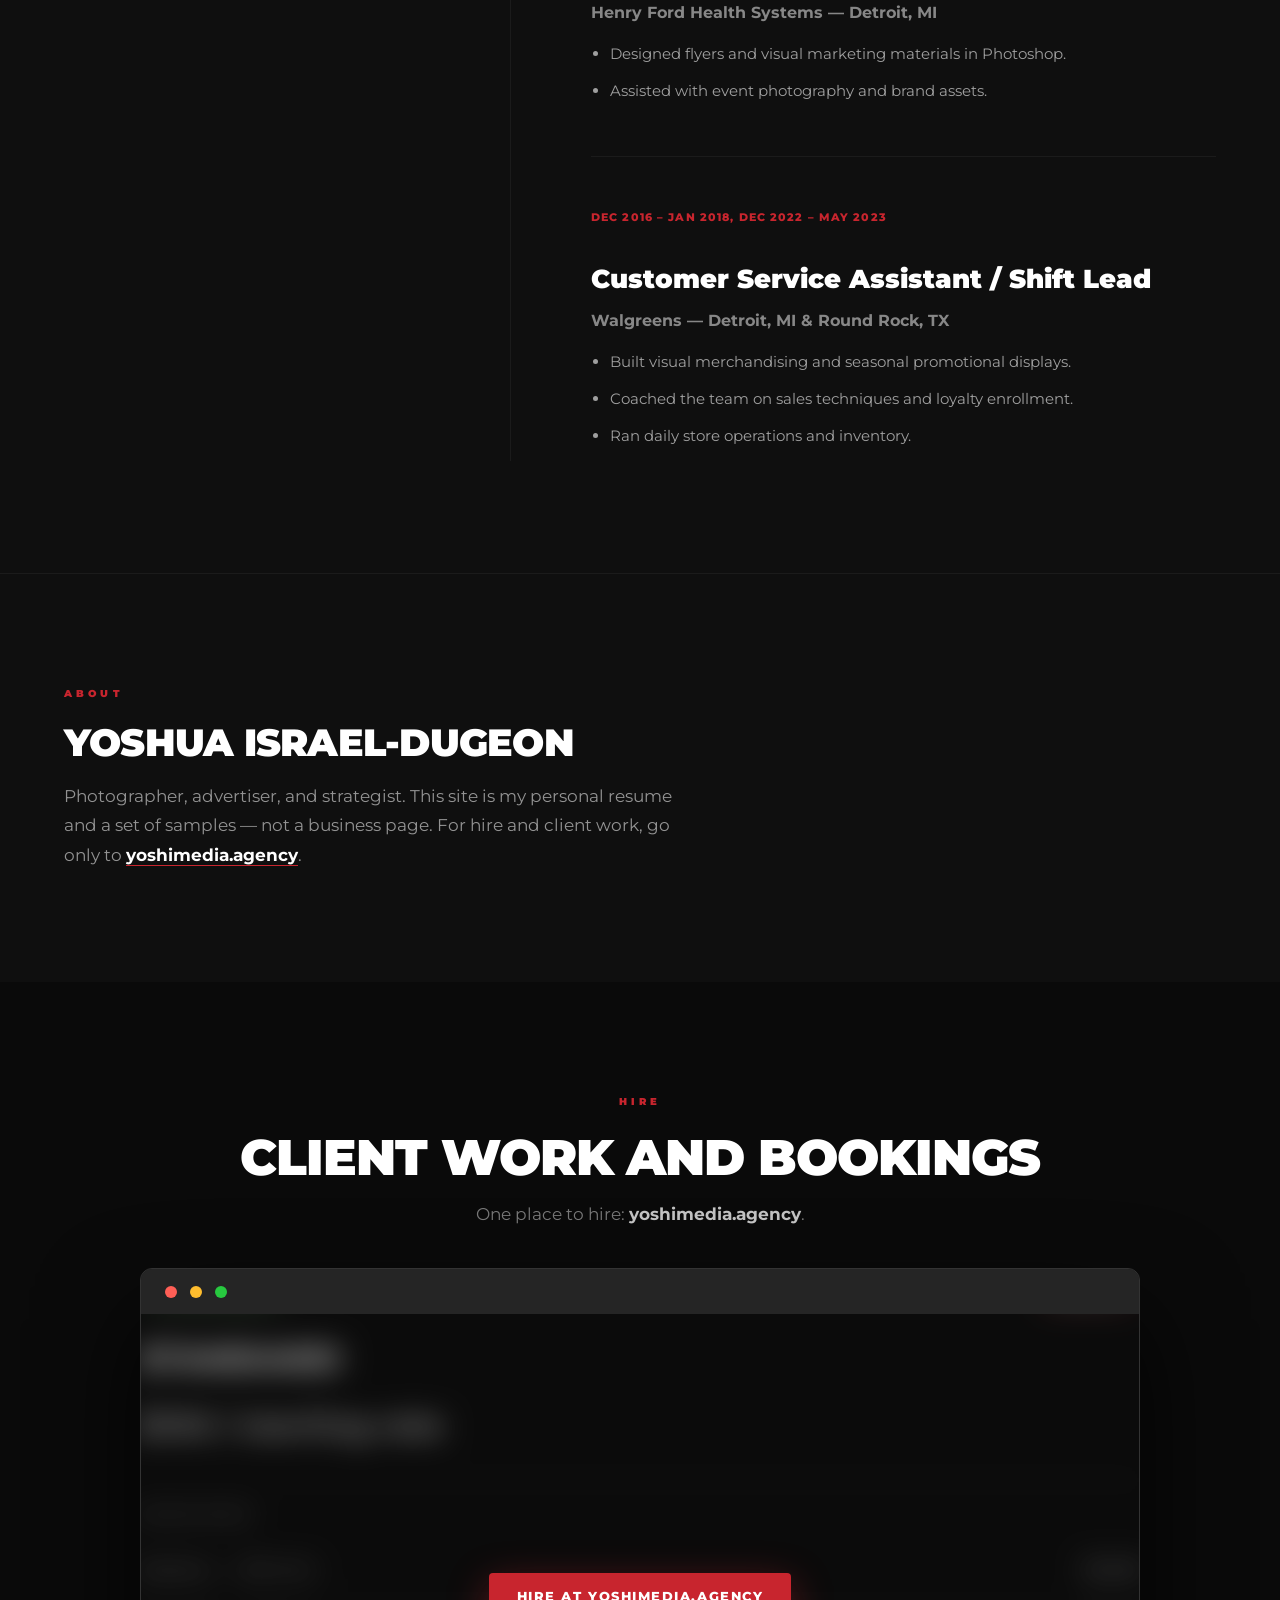
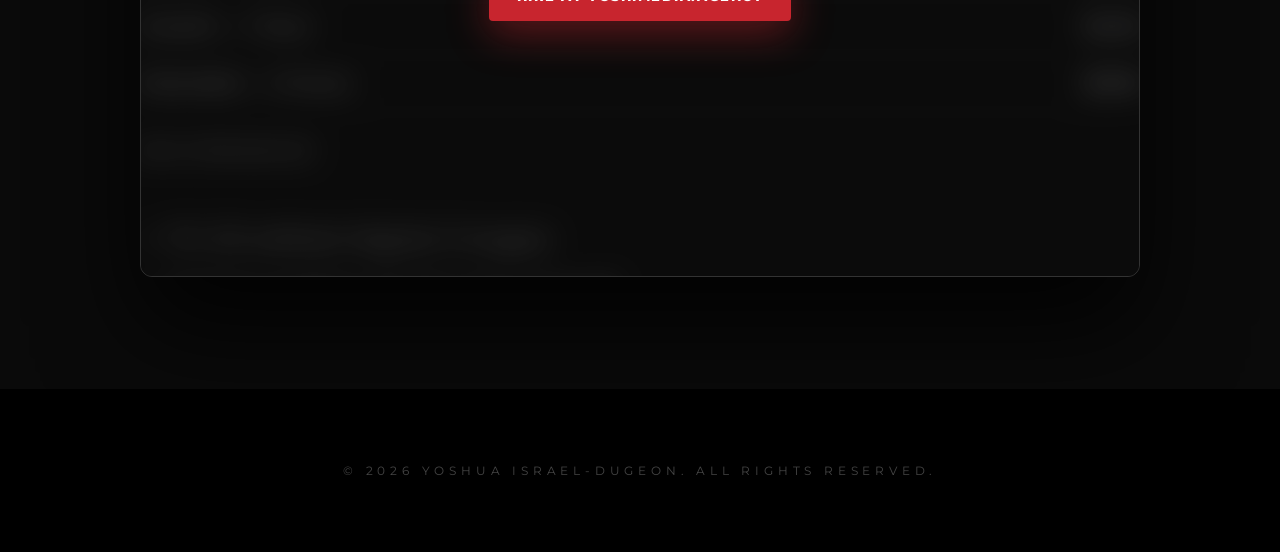
==== commit 0dac3cb4: "Portfolio: place Wedding right after Graduation (tabs, hero, rows)" ====
--- a/index.html
+++ b/index.html
@@ -223,7 +223,7 @@
         <button type="button" class="sw-lightbox-close" id="swLightboxClose" aria-label="Close full-screen photo">&#10005;</button>
     </div>
 
-    <script src="./portfolio.js?v=1b0c128e"></script>
+    <script src="./portfolio.js?v=0ead041b"></script>
     <script>
         document.getElementById('year').textContent = new Date().getFullYear();
 
